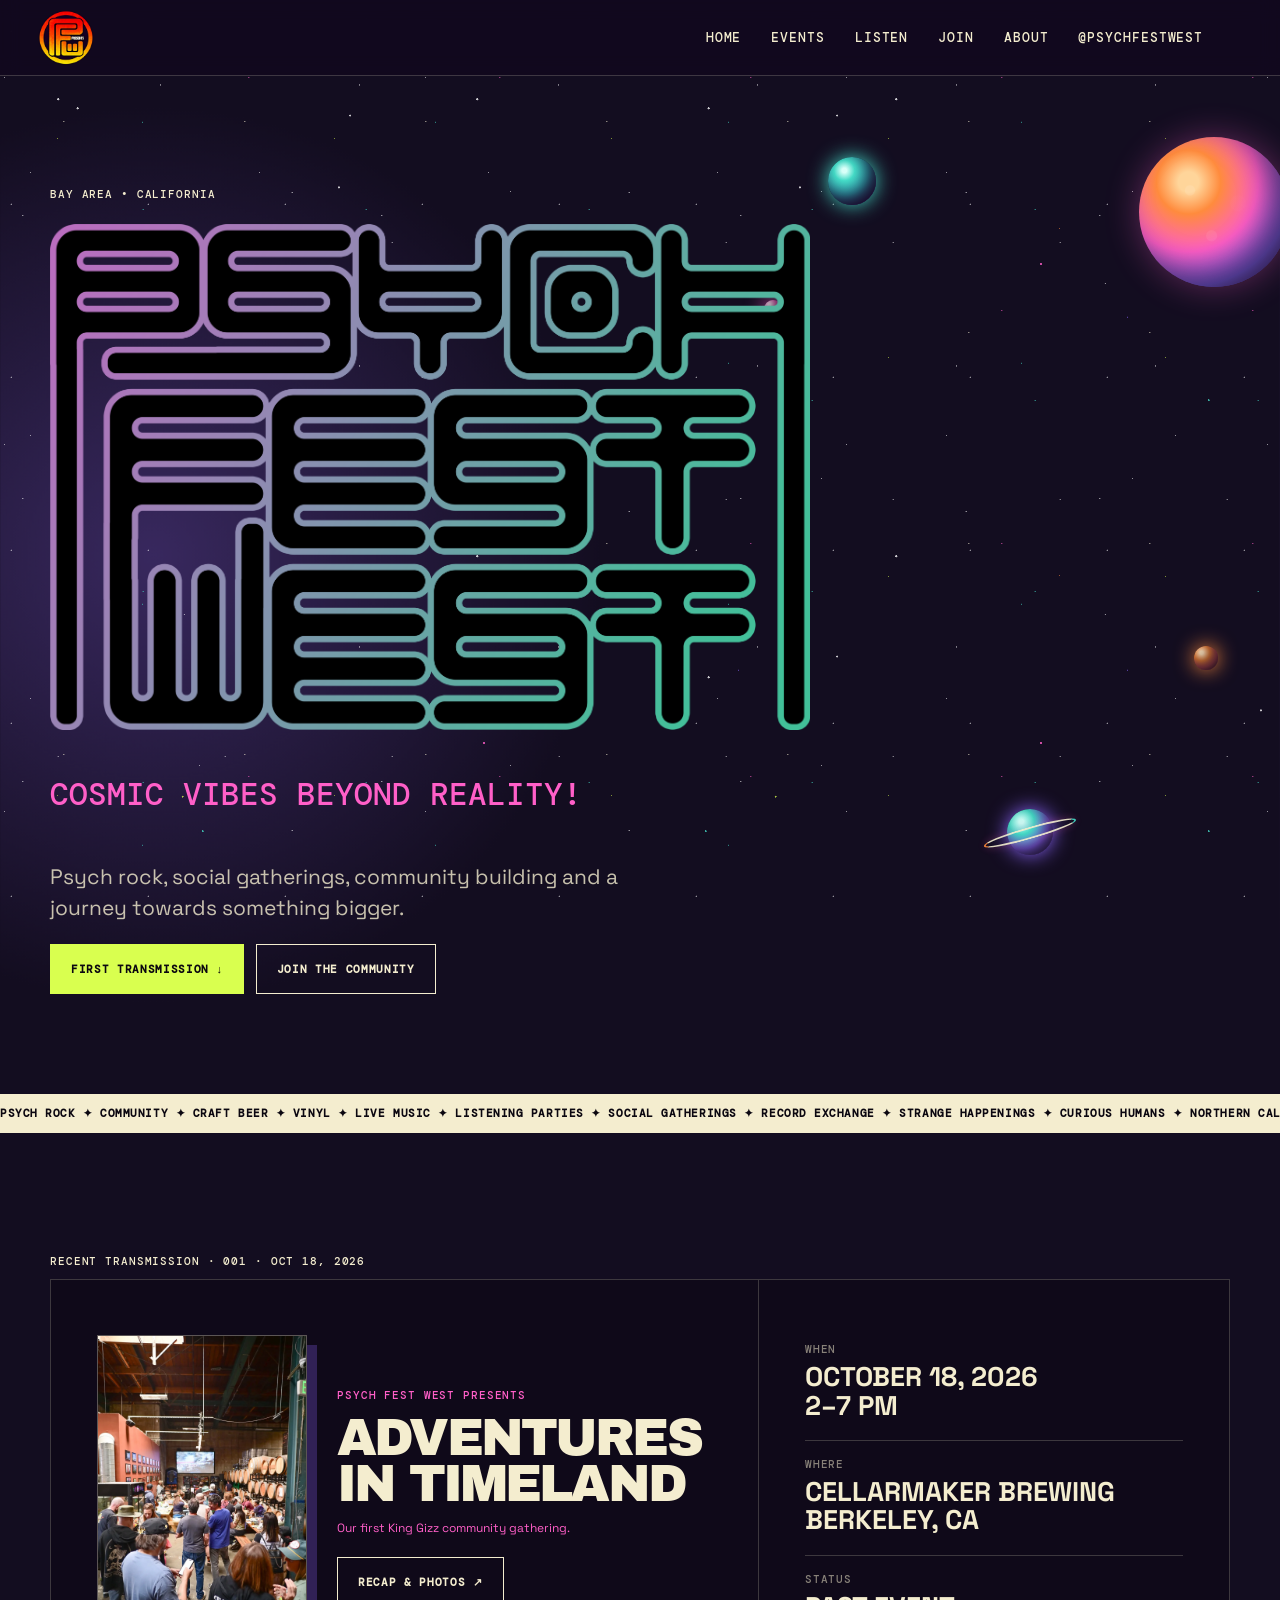
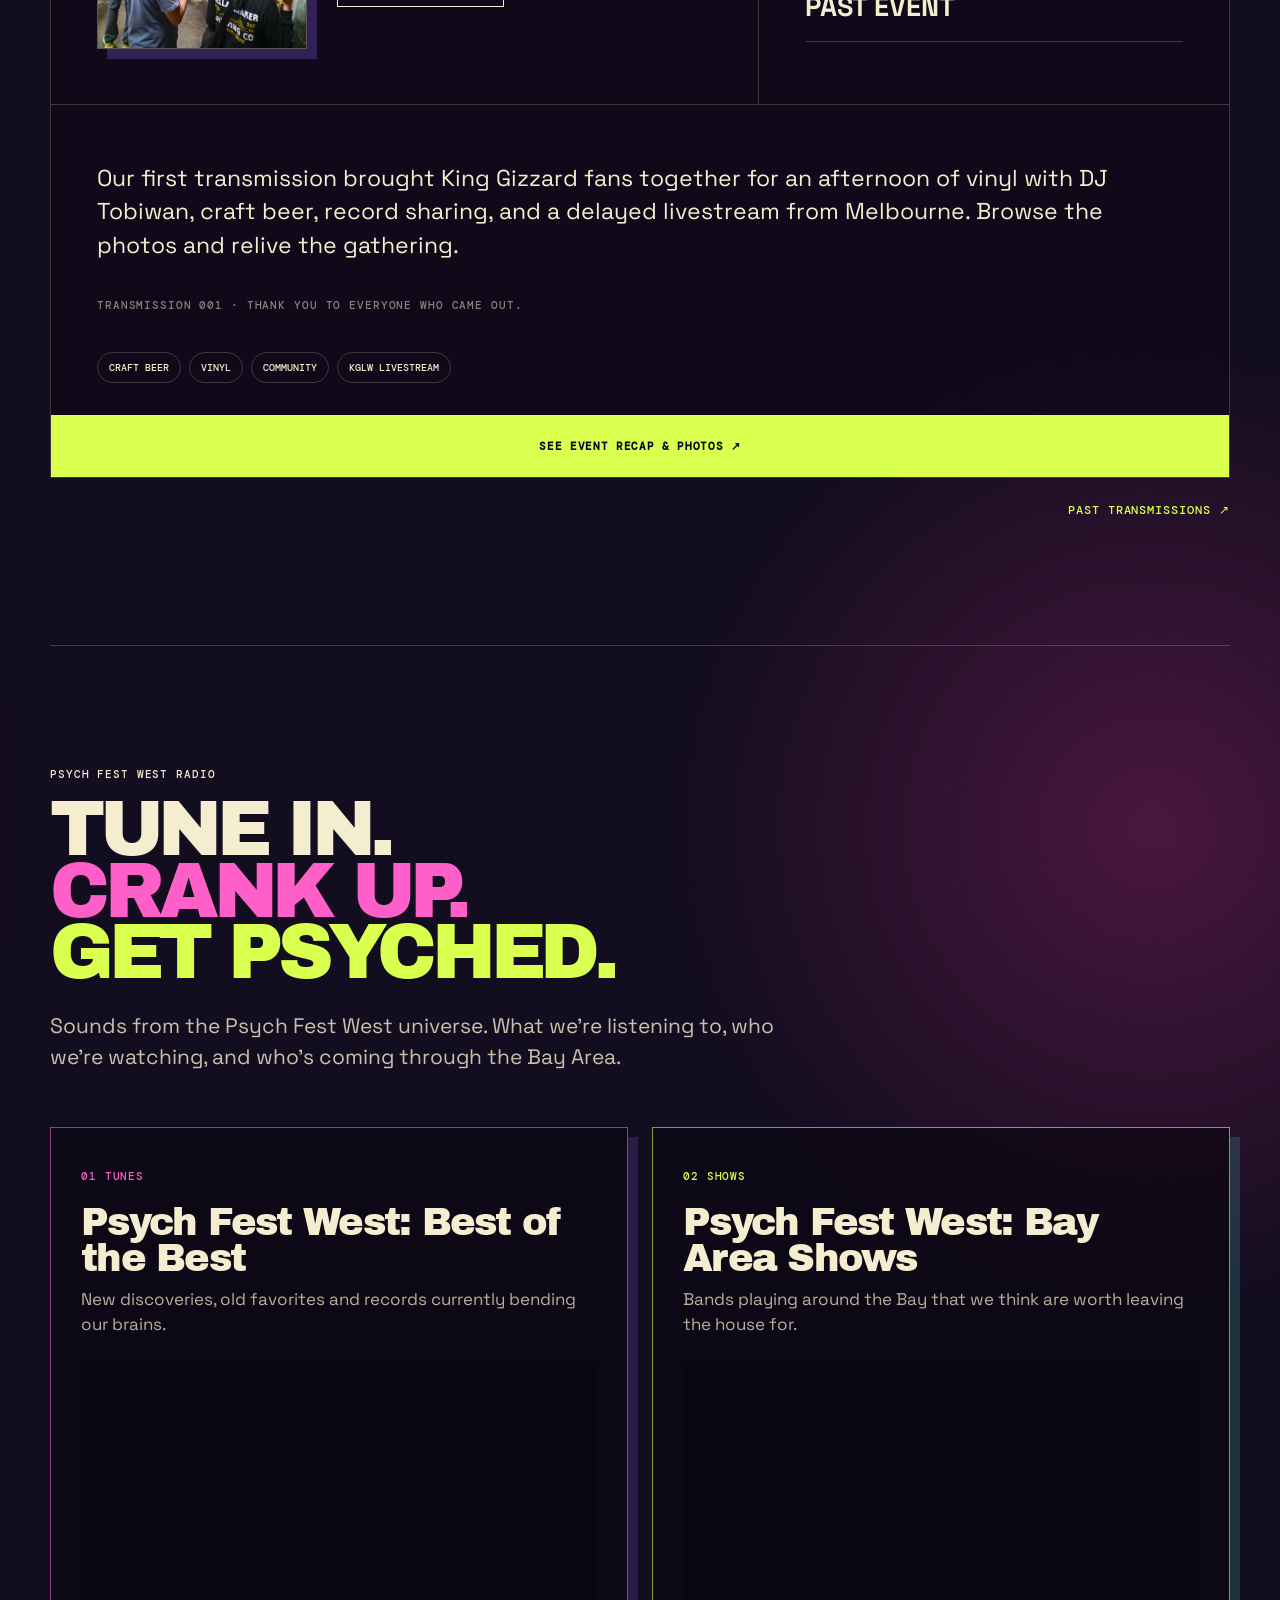
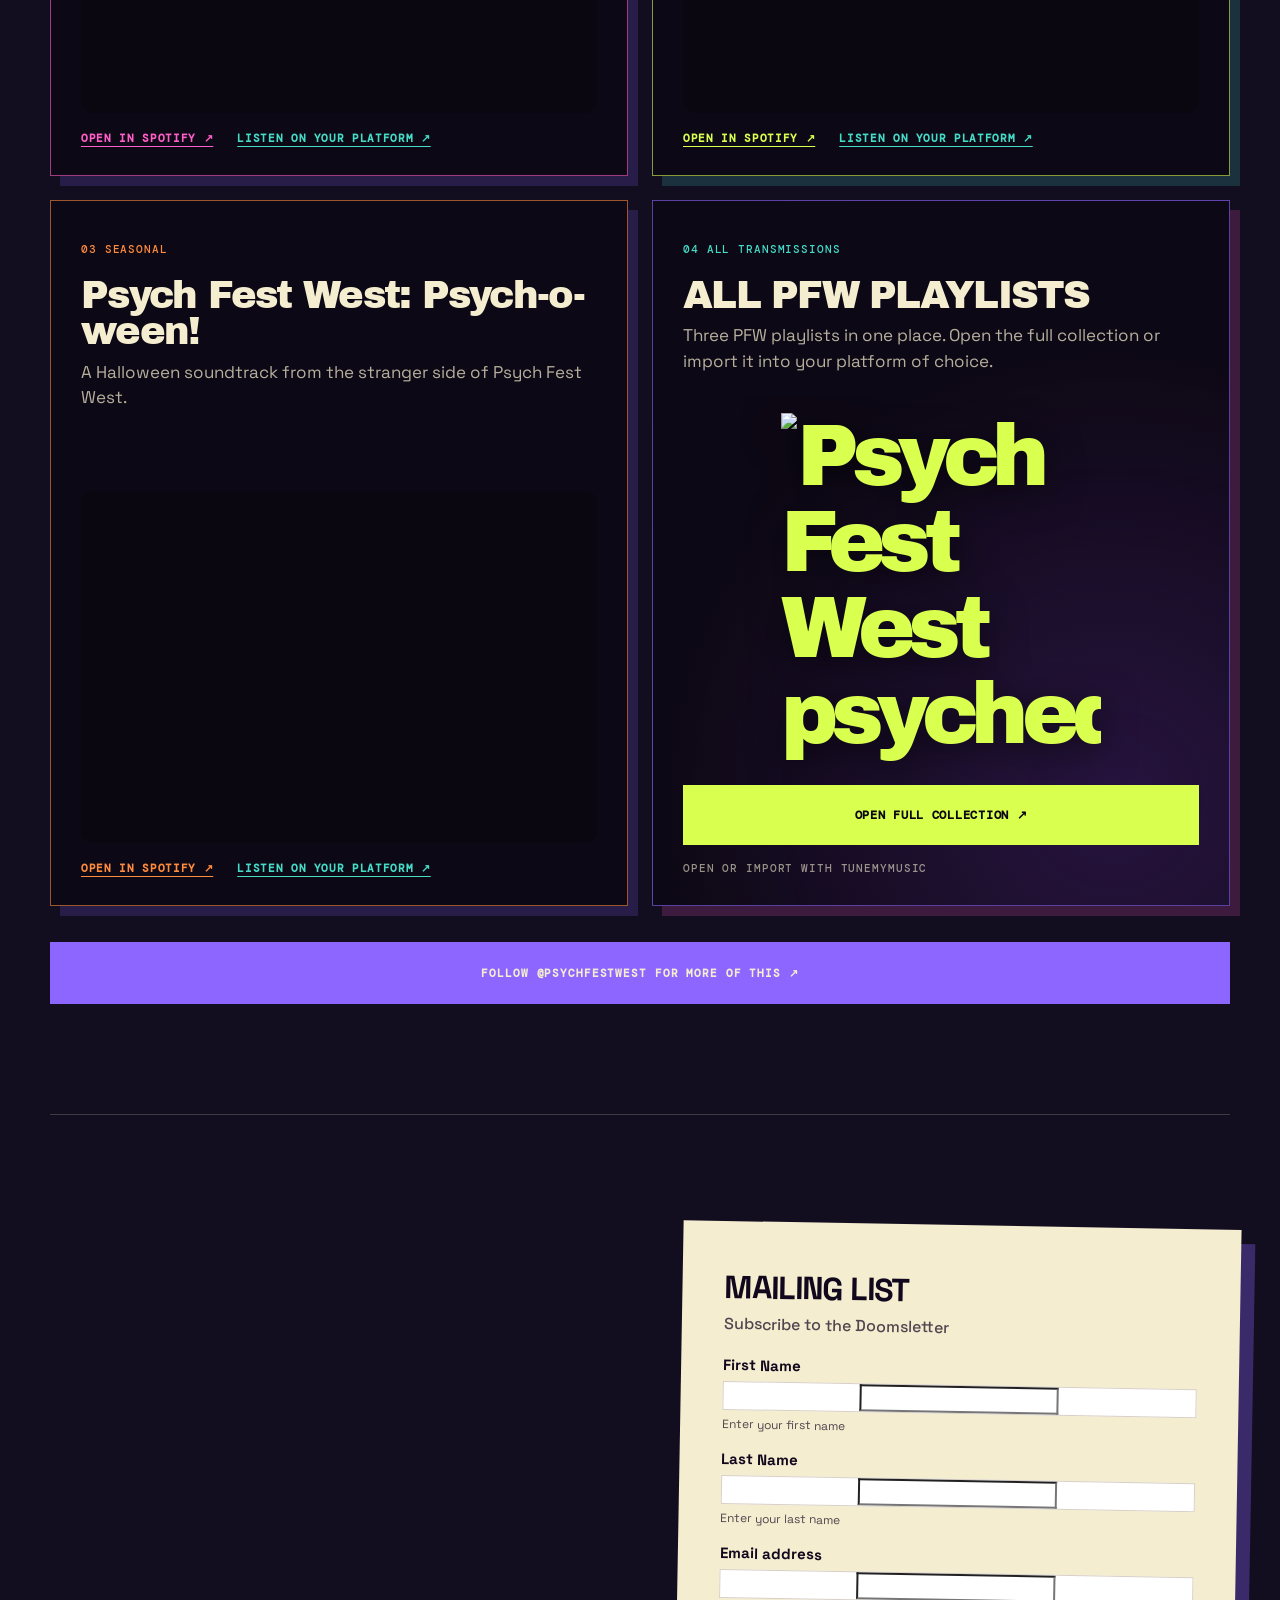
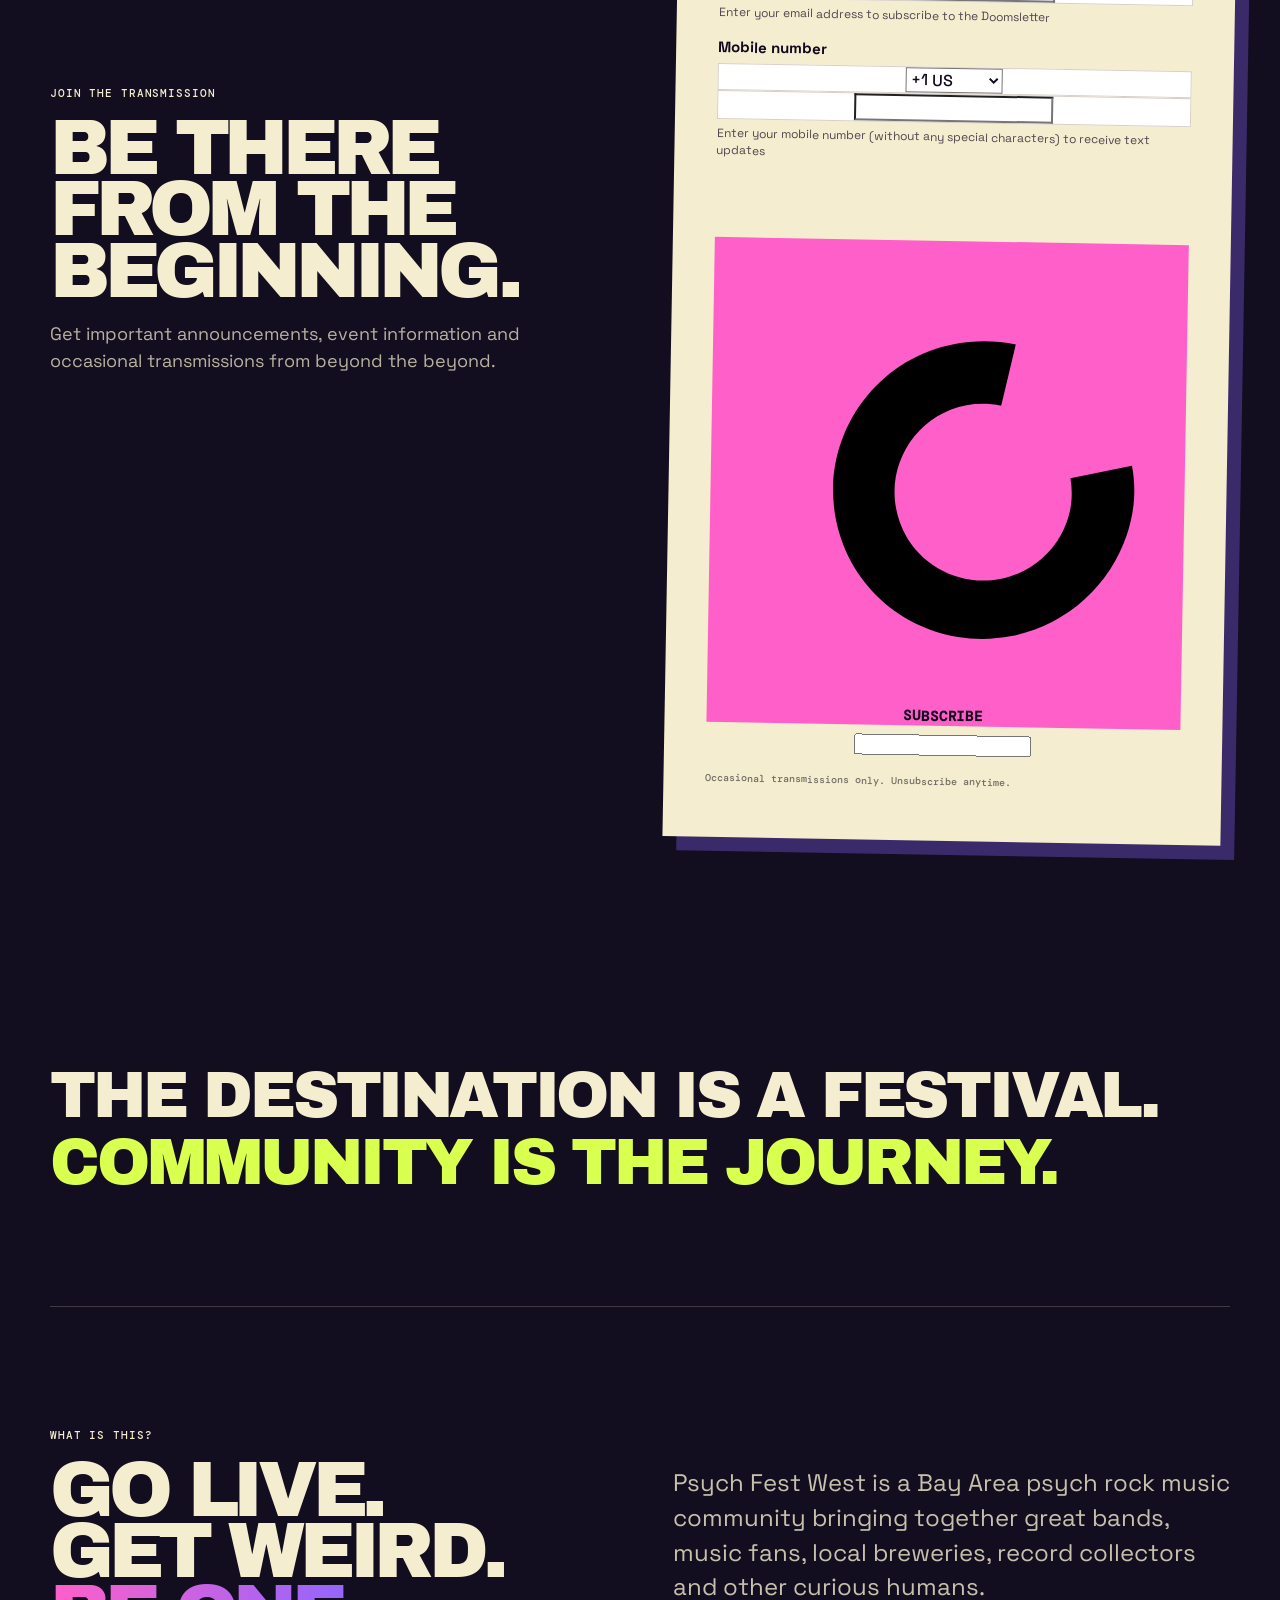
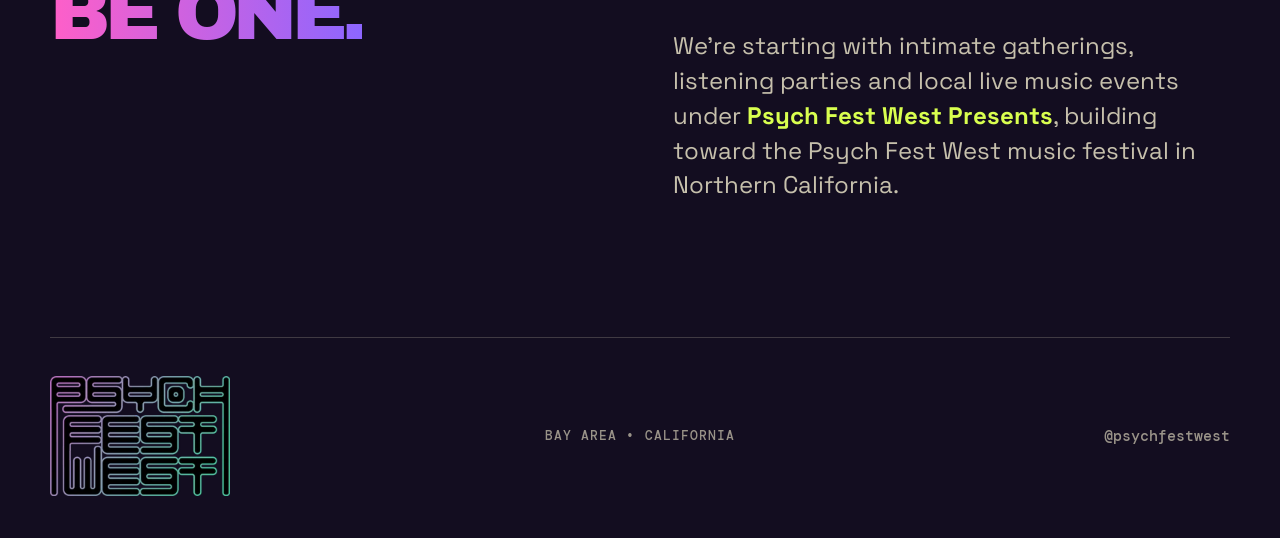
==== index.html @ 5b998756 "Rename three playlist display titles" ====
<!doctype html>
<html lang="en">
<head>
<meta charset="utf-8"><meta name="viewport" content="width=device-width,initial-scale=1">
<title>Psych Fest West | Cosmic Vibes Beyond Reality</title>
<meta name="description" content="Psych Fest West is building a Bay Area psych rock music community through gatherings, live music and otherworldly happenings.">
<link rel="preconnect" href="https://fonts.googleapis.com">
<link rel="preconnect" href="https://fonts.gstatic.com" crossorigin>
<link href="https://fonts.googleapis.com/css2?family=Archivo+Black&family=DM+Mono:wght@400;500&family=Space+Grotesk:wght@400;500;600;700&display=swap" rel="stylesheet">
<link rel="stylesheet" href="style.css">
<link rel="icon" type="image/png" href="images/pfw-brandmark-circle.png?v=1">

<style>
  @font-face {
    font-display: block;
    font-family: Roboto;
    src: url(https://assets.brevo.com/font/Roboto/Latin/normal/normal/7529907e9eaf8ebb5220c5f9850e3811.woff2) format("woff2"), url(https://assets.brevo.com/font/Roboto/Latin/normal/normal/25c678feafdc175a70922a116c9be3e7.woff) format("woff")
  }
  @font-face {
    font-display: fallback;
    font-family: Roboto;
    font-weight: 600;
    src: url(https://assets.brevo.com/font/Roboto/Latin/medium/normal/6e9caeeafb1f3491be3e32744bc30440.woff2) format("woff2"), url(https://assets.brevo.com/font/Roboto/Latin/medium/normal/71501f0d8d5aa95960f6475d5487d4c2.woff) format("woff")
  }
  @font-face {
    font-display: fallback;
    font-family: Roboto;
    font-weight: 700;
    src: url(https://assets.brevo.com/font/Roboto/Latin/bold/normal/3ef7cf158f310cf752d5ad08cd0e7e60.woff2) format("woff2"), url(https://assets.brevo.com/font/Roboto/Latin/bold/normal/ece3a1d82f18b60bcce0211725c476aa.woff) format("woff")
  }
  :where(.sib-form-message-panel) { display: none; }
  :where(.sib-form-message-panel .sib-notification__icon) { width: 20px; height: 20px; }
  #sib-container input:-ms-input-placeholder { font-family: Helvetica, sans-serif; text-align: left; color: #c0ccda; }
  #sib-container input::placeholder { font-family: Helvetica, sans-serif; text-align: left; color: #c0ccda; }
  #sib-container textarea::placeholder { font-family: Helvetica, sans-serif; text-align: left; color: #c0ccda; }
  #sib-container a { text-decoration: underline; color: #2BB2FC; }
</style>
<link rel="stylesheet" href="https://sibforms.com/forms/end-form/build/sib-styles.css">
</head>
<body>
<div class="space-layer stars-near" aria-hidden="true"></div>
<div class="space-layer stars-far" aria-hidden="true"></div>
<header><a class="pfw" href="#top" aria-label="Psych Fest West home"><img src="images/pfw-brandmark-circle.png?v=1" alt=""></a><nav><a href="#top">Home</a><a href="#event">Events</a><a href="#listen">Listen</a><a href="#join">Join</a><a href="#about">About</a><a href="https://instagram.com/psychfestwest" target="_blank">@psychfestwest</a></nav></header>
<main id="top">
<section class="hero">
<div class="planet"></div>
<div class="satellite satellite-a"></div><div class="satellite satellite-b"></div><div class="satellite satellite-c saturn"></div><div class="satellite satellite-d"></div>
<p class="eyebrow">BAY AREA • CALIFORNIA</p>
<h1 class="hero-logo"><img src="images/pfw-hero-logo.png?v=2" alt="Psych Fest West"></h1>
<p class="tagline">COSMIC VIBES BEYOND REALITY!</p>
<p class="intro">Psych rock, social gatherings, community building and a journey towards something bigger.</p>
<div class="actions"><a class="btn primary" href="#event">FIRST TRANSMISSION ↓</a><a class="btn" href="#join">JOIN THE COMMUNITY</a></div>
</section>
<div class="ticker"><span>PSYCH ROCK ✦ COMMUNITY ✦ CRAFT BEER ✦ VINYL ✦ LIVE MUSIC ✦ LISTENING PARTIES ✦ SOCIAL GATHERINGS ✦ RECORD EXCHANGE ✦ STRANGE HAPPENINGS ✦ CURIOUS HUMANS ✦ NORTHERN CALIFORNIA ✦ BAY AREA ✦ COSMIC VOYAGES ✦ MUSIC FESTIVAL ✦ VINYL ROULETTE ✦ SWAG SWAP ✦ DELAYED LIVE STREAMS ✦ WAH WAH ✦ DOOMSLETTER ✦</span></div>
<section id="event">
<p class="eyebrow">RECENT TRANSMISSION · 001 · OCT 18, 2026</p>
<div class="card">
<div class="flyer-feature"><a class="flyer-link" href="events/001-adventures-in-timeland/" aria-label="View Adventures in Timeland recap"><img src="events/001-adventures-in-timeland/photos/07-crowd-at-cellarmaker.webp" onerror="this.onerror=null;this.src='images/adventures-in-timeland-flyer-preview.webp'" alt="Adventures in Timeland community gathering at Cellarmaker Brewing"></a><div class="flyer-info"><p class="eyebrow pink">PSYCH FEST WEST PRESENTS</p><h3>ADVENTURES<br>IN TIMELAND</h3><p class="event-subtitle">Our first King Gizz community gathering.</p><div class="flyer-actions"><a class="btn" href="events/001-adventures-in-timeland/">RECAP &amp; PHOTOS ↗</a></div></div></div>
<div class="details"><p><small>WHEN</small><strong>OCTOBER 18, 2026<br>2–7 PM</strong></p><p><small>WHERE</small><strong>CELLARMAKER BREWING<br>BERKELEY, CA</strong></p><p><small>STATUS</small><strong>PAST EVENT</strong></p></div>
<div class="copy"><p>Our first transmission brought King Gizzard fans together for an afternoon of vinyl with DJ Tobiwan, craft beer, record sharing, and a delayed livestream from Melbourne. Browse the photos and relive the gathering.</p><small>Transmission 001 · Thank you to everyone who came out.</small></div>
<div class="chips"><span>CRAFT BEER</span><span>VINYL</span><span>COMMUNITY</span><span>KGLW LIVESTREAM</span></div><a class="btn primary full" href="events/001-adventures-in-timeland/">SEE EVENT RECAP &amp; PHOTOS ↗</a>
</div><p style="margin-top:20px;text-align:right"><a href="events/" style="font:500 12px 'DM Mono';letter-spacing:.08em;color:#d9ff4f;text-decoration:none">PAST TRANSMISSIONS ↗</a></p></section>
<section id="listen" class="listen-section">
  <div class="listen-intro">
    <p class="eyebrow">PSYCH FEST WEST RADIO</p>
    <h2 class="listen-heading"><span>TUNE IN.</span><span>CRANK UP.</span><span>GET PSYCHED.</span></h2>
    <p class="listen-lead">Sounds from the Psych Fest West universe. What we're listening to, who we're watching, and who's coming through the Bay Area.</p>
  </div>

  <div class="playlist-grid playlist-four-grid">
    <article class="playlist-card recommends">
      <p class="eyebrow pink">01 TUNES</p>
      <h3>Psych Fest West: Best of the Best</h3>
      <p>New discoveries, old favorites and records currently bending our brains.</p>
      <div class="spotify-embed">
        <iframe src="https://open.spotify.com/embed/playlist/5JUgGzjl8Ysv2zGS9pFzxe?utm_source=generator" title="Psych Fest West Recommends Spotify playlist" loading="lazy" allow="autoplay; clipboard-write; encrypted-media; fullscreen; picture-in-picture"></iframe>
      </div>
      <div class="playlist-actions"><a class="playlist-link pink-link" href="https://open.spotify.com/playlist/5JUgGzjl8Ysv2zGS9pFzxe?si=257360b3ffd74805" target="_blank" rel="noopener noreferrer">OPEN IN SPOTIFY ↗</a><a class="playlist-link universal-link" href="https://www.tunemymusic.com/share/W6Sx6gOrJg" target="_blank" rel="noopener noreferrer">LISTEN ON YOUR PLATFORM ↗</a></div>
    </article>

    <article class="playlist-card shows">
      <p class="eyebrow lime">02 SHOWS</p>
      <h3>Psych Fest West: Bay Area Shows</h3>
      <p>Bands playing around the Bay that we think are worth leaving the house for.</p>
      <div class="spotify-embed">
        <iframe src="https://open.spotify.com/embed/playlist/0yozma19meqlBcslBq3ujX?utm_source=generator" title="Psych Fest West Shows Bay Area Spotify playlist" loading="lazy" allow="autoplay; clipboard-write; encrypted-media; fullscreen; picture-in-picture"></iframe>
      </div>
      <div class="playlist-actions"><a class="playlist-link lime-link" href="https://open.spotify.com/playlist/0yozma19meqlBcslBq3ujX?si=d1867e28f3274eda" target="_blank" rel="noopener noreferrer">OPEN IN SPOTIFY ↗</a><a class="playlist-link universal-link" href="https://www.tunemymusic.com/share/KdclQhajnY" target="_blank" rel="noopener noreferrer">LISTEN ON YOUR PLATFORM ↗</a></div>
    </article>

    <article class="playlist-card halloween">
      <p class="eyebrow spooky">03 SEASONAL</p>
      <h3>Psych Fest West: Psych-o-ween!</h3>
      <p>A Halloween soundtrack from the stranger side of Psych Fest West.</p>
      <div class="spotify-embed">
        <iframe src="https://open.spotify.com/embed/playlist/6AFWuvqppoFKTveqXZCKiC?utm_source=generator" title="Psych Fest West Halloween Spooktacular Spotify playlist" loading="lazy" allow="autoplay; clipboard-write; encrypted-media; fullscreen; picture-in-picture"></iframe>
      </div>
      <div class="playlist-actions"><a class="playlist-link spooky-link" href="https://open.spotify.com/playlist/6AFWuvqppoFKTveqXZCKiC?si=0e197ae8d68843f0" target="_blank" rel="noopener noreferrer">OPEN IN SPOTIFY ↗</a><a class="playlist-link universal-link" href="https://www.tunemymusic.com/share/e5umHFnB79" target="_blank" rel="noopener noreferrer">LISTEN ON YOUR PLATFORM ↗</a></div>
    </article>

    <article class="playlist-card playlist-collection">
      <p class="eyebrow collection-label">04 ALL TRANSMISSIONS</p>
      <h3>ALL PFW PLAYLISTS</h3>
      <p>Three PFW playlists in one place. Open the full collection or import it into your platform of choice.</p>
      <div class="playlist-collection-art"><img src="images/pfw-logo-color.png" alt="Psych Fest West psychedelic artwork" loading="lazy"></div>
      <a class="btn primary full collection-cta" href="https://www.tunemymusic.com/share/OsJhCO4FXD" target="_blank" rel="noopener noreferrer">OPEN FULL COLLECTION ↗</a>
      <small class="collection-note">Open or import with TuneMyMusic</small>
    </article>
  </div>

  <div class="listen-social">
    <a href="https://instagram.com/psychfestwest" target="_blank" rel="noopener noreferrer">FOLLOW&nbsp;<span>@PSYCHFESTWEST</span>&nbsp;FOR MORE OF THIS ↗</a>
  </div>
</section>
<section id="join" class="two join">
<div><p class="eyebrow">JOIN THE TRANSMISSION</p><h2>BE THERE<br>FROM THE<br>BEGINNING.</h2><p>Get important announcements, event information and occasional transmissions from beyond the beyond.</p></div>
<div class="signup live-signup">
  <div class="brevo-embed">
    <div class="sib-form" style="text-align: center; background-color: #EFF2F7;">
      <div id="sib-form-container" class="sib-form-container">
        <div id="error-message" class="sib-form-message-panel" style="font-size:16px; text-align:left; font-family:Helvetica, sans-serif; color:#661d1d; background-color:#ffeded; border-radius:3px; border-color:#ff4949;max-width:540px;">
          <div class="sib-form-message-panel__text sib-form-message-panel__text--center">
            <svg viewBox="0 0 512 512" class="sib-icon sib-notification__icon"><path d="M256 40c118.6 0 216 96.7 216 216S375.3 472 256 472 40 375.3 40 256 137.4 40 256 40zm0 392c97.3 0 176-78.7 176-176S353.3 80 256 80 80 158.7 80 256s78.7 176 176 176zm-20-256h40v112h-40V176zm0 144h40v40h-40v-40z"/></svg>
            <span class="sib-form-message-panel__inner-text">Your subscription could not be saved. Please try again.</span>
          </div>
        </div>
        <div id="success-message" class="sib-form-message-panel" style="font-size:16px; text-align:left; font-family:Helvetica, sans-serif; color:#085229; background-color:#e7faf0; border-radius:3px; border-color:#13ce66;max-width:540px;">
          <div class="sib-form-message-panel__text sib-form-message-panel__text--center">
            <svg viewBox="0 0 512 512" class="sib-icon sib-notification__icon"><path d="M256 40c118.6 0 216 96.7 216 216S375.3 472 256 472 40 375.3 40 256 137.4 40 256 40zm0 392c97.3 0 176-78.7 176-176S353.3 80 256 80 80 158.7 80 256s78.7 176 176 176zm88.2-198.7L240 337.5l-72.2-72.2 28.3-28.3 43.9 43.9 75.9-75.9 28.3 28.3z"/></svg>
            <span class="sib-form-message-panel__inner-text">We're psyched! Your subscription has been successful.</span>
          </div>
        </div>
        <div id="sib-container" class="sib-container--large sib-container--vertical" style="text-align:center; background-color:rgba(255,255,255,1); max-width:540px; border-radius:3px; border-width:1px; border-color:#C0CCD9; border-style:solid; direction:ltr">
          <form id="sib-form" method="POST" action="https://bec2852a.sibforms.com/serve/[base64]" data-type="subscription">
            <div class="pfw-mailing-heading-row" style="padding: 8px 0;"><div class="sib-form-block pfw-mailing-heading" style="text-align:left; background-color:transparent;"><p>MAILING LIST</p></div></div>
            <div class="pfw-mailing-subtitle-row" style="padding: 0 0 12px;"><div class="sib-form-block pfw-mailing-subtitle" style="text-align:left; background-color:transparent;"><p>Subscribe to the Doomsletter</p></div></div>
            <div style="padding: 8px 0;"><div class="sib-input sib-form-block"><div class="form__entry entry_block"><div class="form__label-row"><label class="entry__label" style="font-weight:700; text-align:left; font-size:16px; text-align:left; color:#3c4858;" for="FIRSTNAME">First Name</label><div class="entry__field"><input class="input " maxlength="200" type="text" id="FIRSTNAME" name="FIRSTNAME" autocomplete="off" data-required="true" required /></div></div><label class="entry__error entry__error--primary" style="font-size:16px; text-align:left; font-family:Helvetica, sans-serif; color:#661d1d; background-color:#ffeded; border-radius:3px; border-color:#ff4949;"></label><label class="entry__specification" style="font-size:12px; text-align:left; font-family:Helvetica, sans-serif; color:#8390A4; text-align:left">Enter your first name</label></div></div></div>
            <div style="padding: 8px 0;"><div class="sib-input sib-form-block"><div class="form__entry entry_block"><div class="form__label-row"><label class="entry__label" style="font-weight:700; text-align:left; font-size:16px; text-align:left; color:#3c4858;" for="LASTNAME">Last Name</label><div class="entry__field"><input class="input " maxlength="200" type="text" id="LASTNAME" name="LASTNAME" autocomplete="off" data-required="true" required /></div></div><label class="entry__error entry__error--primary" style="font-size:16px; text-align:left; font-family:Helvetica, sans-serif; color:#661d1d; background-color:#ffeded; border-radius:3px; border-color:#ff4949;"></label><label class="entry__specification" style="font-size:12px; text-align:left; font-family:Helvetica, sans-serif; color:#8390A4; text-align:left">Enter your last name</label></div></div></div>
            <div style="padding: 8px 0;"><div class="sib-input sib-form-block"><div class="form__entry entry_block"><div class="form__label-row"><label class="entry__label" style="font-weight:700; text-align:left; font-size:16px; text-align:left; color:#3c4858;" for="EMAIL">Email address</label><div class="entry__field"><input class="input " type="text" id="EMAIL" name="EMAIL" autocomplete="off" data-required="true" required /></div></div><label class="entry__error entry__error--primary" style="font-size:16px; text-align:left; font-family:Helvetica, sans-serif; color:#661d1d; background-color:#ffeded; border-radius:3px; border-color:#ff4949;"></label><label class="entry__specification" style="font-size:12px; text-align:left; font-family:Helvetica, sans-serif; color:#8390A4; text-align:left">Enter your email address to subscribe to the Doomsletter</label></div></div></div>
            <div style="padding: 8px 0;"><div class="sib-sms-field sib-form-block"><div class="form__entry entry_block"><div class="form__label-row"><label class="entry__label" style="font-weight:700; text-align:left; font-size:16px; text-align:left; color:#3c4858;" for="SMS">Mobile number</label><div class="sib-sms-input-wrapper"><div class="sib-sms-input" data-placeholder="" data-required="" data-country-code="US" data-value=""><div class="entry__field"><select class="input" name="SMS__COUNTRY_CODE"><option value="+1" selected>+1 US</option><option value="+93">+93 AF</option><option value="+355">+355 AL</option><option value="+213">+213 DZ</option><option value="+1684">+1684 AS</option><option value="+376">+376 AD</option><option value="+244">+244 AO</option><option value="+1264">+1264 AI</option><option value="+672">+672 AQ</option><option value="+1268">+1268 AG</option><option value="+54">+54 AR</option><option value="+374">+374 AM</option><option value="+297">+297 AW</option><option value="+61">+61 AU</option><option value="+43">+43 AT</option><option value="+994">+994 AZ</option><option value="+1242">+1242 BS</option><option value="+973">+973 BH</option><option value="+880">+880 BD</option><option value="+1246">+1246 BB</option><option value="+375">+375 BY</option><option value="+32">+32 BE</option><option value="+501">+501 BZ</option><option value="+229">+229 BJ</option><option value="+1441">+1441 BM</option><option value="+975">+975 BT</option><option value="+591">+591 BO</option><option value="+387">+387 BA</option><option value="+267">+267 BW</option><option value="+55">+55 BR</option><option value="+246">+246 IO</option><option value="+673">+673 BN</option><option value="+359">+359 BG</option><option value="+226">+226 BF</option><option value="+257">+257 BI</option><option value="+238">+238 CV</option><option value="+855">+855 KH</option><option value="+237">+237 CM</option><option value="+1">+1 CA</option><option value="+1345">+1345 KY</option><option value="+236">+236 CF</option><option value="+235">+235 TD</option><option value="+56">+56 CL</option><option value="+86">+86 CN</option><option value="+61">+61 CX</option><option value="+61">+61 CC</option><option value="+57">+57 CO</option><option value="+269">+269 KM</option><option value="+242">+242 CG</option><option value="+243">+243 CD</option><option value="+682">+682 CK</option><option value="+506">+506 CR</option><option value="+225">+225 CI</option><option value="+385">+385 HR</option><option value="+53">+53 CU</option><option value="+599">+599 CW</option><option value="+357">+357 CY</option><option value="+420">+420 CZ</option><option value="+45">+45 DK</option><option value="+253">+253 DJ</option><option value="+1767">+1767 DM</option><option value="+1809">+1809 DO</option><option value="+1829">+1829 DO</option><option value="+1849">+1849 DO</option><option value="+593">+593 EC</option><option value="+20">+20 EG</option><option value="+503">+503 SV</option><option value="+240">+240 GQ</option><option value="+291">+291 ER</option><option value="+372">+372 EE</option><option value="+268">+268 SZ</option><option value="+251">+251 ET</option><option value="+500">+500 FK</option><option value="+298">+298 FO</option><option value="+679">+679 FJ</option><option value="+358">+358 FI</option><option value="+33">+33 FR</option><option value="+594">+594 GF</option><option value="+689">+689 PF</option><option value="+241">+241 GA</option><option value="+220">+220 GM</option><option value="+995">+995 GE</option><option value="+49">+49 DE</option><option value="+233">+233 GH</option><option value="+350">+350 GI</option><option value="+30">+30 GR</option><option value="+299">+299 GL</option><option value="+1473">+1473 GD</option><option value="+590">+590 GP</option><option value="+1671">+1671 GU</option><option value="+502">+502 GT</option><option value="+44">+44 GG</option><option value="+224">+224 GN</option><option value="+245">+245 GW</option><option value="+592">+592 GY</option><option value="+509">+509 HT</option><option value="+504">+504 HN</option><option value="+852">+852 HK</option><option value="+36">+36 HU</option><option value="+354">+354 IS</option><option value="+91">+91 IN</option><option value="+62">+62 ID</option><option value="+98">+98 IR</option><option value="+964">+964 IQ</option><option value="+353">+353 IE</option><option value="+44">+44 IM</option><option value="+972">+972 IL</option><option value="+39">+39 IT</option><option value="+1876">+1876 JM</option><option value="+81">+81 JP</option><option value="+44">+44 JE</option><option value="+962">+962 JO</option><option value="+7">+7 KZ</option><option value="+254">+254 KE</option><option value="+686">+686 KI</option><option value="+850">+850 KP</option><option value="+82">+82 KR</option><option value="+965">+965 KW</option><option value="+996">+996 KG</option><option value="+856">+856 LA</option><option value="+371">+371 LV</option><option value="+961">+961 LB</option><option value="+266">+266 LS</option><option value="+231">+231 LR</option><option value="+218">+218 LY</option><option value="+423">+423 LI</option><option value="+370">+370 LT</option><option value="+352">+352 LU</option><option value="+853">+853 MO</option><option value="+389">+389 MK</option><option value="+261">+261 MG</option><option value="+265">+265 MW</option><option value="+60">+60 MY</option><option value="+960">+960 MV</option><option value="+223">+223 ML</option><option value="+356">+356 MT</option><option value="+692">+692 MH</option><option value="+596">+596 MQ</option><option value="+222">+222 MR</option><option value="+230">+230 MU</option><option value="+262">+262 YT</option><option value="+52">+52 MX</option><option value="+691">+691 FM</option><option value="+373">+373 MD</option><option value="+377">+377 MC</option><option value="+976">+976 MN</option><option value="+382">+382 ME</option><option value="+1664">+1664 MS</option><option value="+212">+212 MA</option><option value="+258">+258 MZ</option><option value="+95">+95 MM</option><option value="+264">+264 NA</option><option value="+674">+674 NR</option><option value="+977">+977 NP</option><option value="+31">+31 NL</option><option value="+687">+687 NC</option><option value="+64">+64 NZ</option><option value="+505">+505 NI</option><option value="+227">+227 NE</option><option value="+234">+234 NG</option><option value="+683">+683 NU</option><option value="+672">+672 NF</option><option value="+1670">+1670 MP</option><option value="+47">+47 NO</option><option value="+968">+968 OM</option><option value="+92">+92 PK</option><option value="+680">+680 PW</option><option value="+970">+970 PS</option><option value="+507">+507 PA</option><option value="+675">+675 PG</option><option value="+595">+595 PY</option><option value="+51">+51 PE</option><option value="+63">+63 PH</option><option value="+48">+48 PL</option><option value="+351">+351 PT</option><option value="+1787">+1787 PR</option><option value="+1939">+1939 PR</option><option value="+974">+974 QA</option><option value="+262">+262 RE</option><option value="+40">+40 RO</option><option value="+7">+7 RU</option><option value="+250">+250 RW</option><option value="+590">+590 BL</option><option value="+290">+290 SH</option><option value="+1869">+1869 KN</option><option value="+1758">+1758 LC</option><option value="+590">+590 MF</option><option value="+508">+508 PM</option><option value="+1784">+1784 VC</option><option value="+685">+685 WS</option><option value="+378">+378 SM</option><option value="+239">+239 ST</option><option value="+966">+966 SA</option><option value="+221">+221 SN</option><option value="+381">+381 RS</option><option value="+248">+248 SC</option><option value="+232">+232 SL</option><option value="+65">+65 SG</option><option value="+1721">+1721 SX</option><option value="+421">+421 SK</option><option value="+386">+386 SI</option><option value="+677">+677 SB</option><option value="+252">+252 SO</option><option value="+27">+27 ZA</option><option value="+211">+211 SS</option><option value="+34">+34 ES</option><option value="+94">+94 LK</option><option value="+249">+249 SD</option><option value="+597">+597 SR</option><option value="+47">+47 SJ</option><option value="+46">+46 SE</option><option value="+41">+41 CH</option><option value="+963">+963 SY</option><option value="+886">+886 TW</option><option value="+992">+992 TJ</option><option value="+255">+255 TZ</option><option value="+66">+66 TH</option><option value="+670">+670 TL</option><option value="+228">+228 TG</option><option value="+690">+690 TK</option><option value="+676">+676 TO</option><option value="+1868">+1868 TT</option><option value="+216">+216 TN</option><option value="+90">+90 TR</option><option value="+993">+993 TM</option><option value="+1649">+1649 TC</option><option value="+688">+688 TV</option><option value="+256">+256 UG</option><option value="+380">+380 UA</option><option value="+971">+971 AE</option><option value="+44">+44 GB</option><option value="+598">+598 UY</option><option value="+998">+998 UZ</option><option value="+678">+678 VU</option><option value="+39">+39 VA</option><option value="+58">+58 VE</option><option value="+84">+84 VN</option><option value="+1284">+1284 VG</option><option value="+1340">+1340 VI</option><option value="+681">+681 WF</option><option value="+967">+967 YE</option><option value="+260">+260 ZM</option><option value="+263">+263 ZW</option></select></div><div class="entry__field"><input type="tel" class="input" id="SMS" name="SMS" autocomplete="off" /></div></div></div><label class="entry__error entry__error--primary" style="font-size:16px; text-align:left; font-family:Helvetica, sans-serif; color:#661d1d; background-color:#ffeded; border-radius:3px; border-color:#ff4949;"></label><label class="entry__specification" style="font-size:12px; text-align:left; font-family:Helvetica, sans-serif; color:#8390A4; text-align:left">Enter your mobile number (without any special characters) to receive text updates</label></div></div></div>
            <div class="recaptcha-badge-slot"><div class="g-recaptcha-v3" data-sitekey="6LcMPq0tAAAAAIVNwkASyslaIljX_u_aDSQ9hKMR" style="display: none"></div></div>
            <div style="padding: 8px 0;"><div class="sib-form-block" style="text-align:left"><button class="sib-form-block__button sib-form-block__button-with-loader" style="font-size:16px; text-align:left; font-weight:700; font-family:Helvetica, sans-serif; color:#FFFFFF; background-color:#3E4857; border-radius:3px; border-width:0px;" form="sib-form" type="submit"><svg class="icon clickable__icon progress-indicator__icon sib-hide-loader-icon" viewBox="0 0 512 512"><path d="M460.2 305.8c-13.8 65-65.2 116.4-130.2 130.2-88.8 18.8-176.6-35.6-196.6-124.4-20.4-90.4 37.8-180.2 128.2-198.6 22.8-4.6 45.4-4.6 67.6-.6l-15 68.2c-12.8-2.2-25.6-2.4-38.6.2-52.8 10.8-87 63.2-76 116 11 54 64.4 87.8 118.2 75.8 36.8-8.2 66-37.4 74.2-74.2 2.8-13 2.8-25.8.4-38.6l68-15c4.2 20.2 4.2 40.6-.2 61z"/></svg>SUBSCRIBE</button></div></div>
            <input type="text" name="email_address_check" value="" class="input--hidden"><input type="hidden" name="locale" value="en">
          </form>
        </div>
      </div>
    </div>
    <script>
      window.REQUIRED_CODE_ERROR_MESSAGE = 'Please choose a country code';
      window.LOCALE = 'en';
      window.EMAIL_INVALID_MESSAGE = window.SMS_INVALID_MESSAGE = "The information provided is invalid. Please review the field format and try again.";
      window.REQUIRED_ERROR_MESSAGE = "This field cannot be left blank. ";
      window.GENERIC_INVALID_MESSAGE = "The information provided is invalid. Please review the field format and try again.";
      window.INVALID_NUMBER = "The information provided is invalid. Please review the field format and try again.";
      window.INVALID_DATE = "Please enter a valid date";
      window.REQUIRED_MULTISELECT_MESSAGE = 'Please select at least 1 option';
      window.translation = { common: { selectedList: '{quantity} list selected', selectedLists: '{quantity} lists selected', selectedOption: '{quantity} selected', selectedOptions: '{quantity} selected' } };
      var AUTOHIDE = Boolean(0);
    </script>
    <script defer src="https://sibforms.com/forms/end-form/build/main.js"></script>
    <script src="https://www.google.com/recaptcha/api.js?render=6LcMPq0tAAAAAIVNwkASyslaIljX_u_aDSQ9hKMR&hl=en" async defer></script>
  </div>
  <p class="note">Occasional transmissions only. Unsubscribe anytime.</p>
</div>
</section>

<section class="manifesto">
  <p>THE DESTINATION IS A FESTIVAL.</p>
  <p>COMMUNITY IS THE JOURNEY.</p>
</section>
<section id="about" class="two"><div><p class="eyebrow">WHAT IS THIS?</p><h2>GO LIVE.<br>GET WEIRD.<br><span class="be-one">BE ONE.</span></h2></div><div class="bodycopy"><p>Psych Fest West is a Bay Area psych rock music community bringing together great bands, music fans, local breweries, record collectors and other curious humans.</p><p>We’re starting with intimate gatherings, listening parties and local live music events under <strong>Psych Fest West Presents</strong>, building toward the Psych Fest West music festival in Northern California.</p></div></section>
</main>
<footer><a class="footer-logo" href="#top" aria-label="Psych Fest West home"><img src="images/pfw-footer-logo.webp?v=1" alt="Psych Fest West"></a><span class="footer-location">BAY AREA • CALIFORNIA</span><a class="instagram-link" href="https://instagram.com/psychfestwest" target="_blank" rel="noopener noreferrer">@psychfestwest</a></footer>
<script src="script.js"></script>
</body></html>
---- style.css ----
*{box-sizing:border-box}
html{scroll-behavior:smooth}
body{margin:0;background:#130d20;color:#f4edcf;font-family:'Space Grotesk',sans-serif;background-image:radial-gradient(circle at 12% 8%,#38285e 0,transparent 28rem),radial-gradient(circle at 90% 35%,#4a173d 0,transparent 30rem);position:relative;overflow-x:hidden}
a{color:inherit}
.space-layer{position:fixed;inset:0;pointer-events:none;z-index:-1}
.stars-far{opacity:.55;background-image:radial-gradient(circle at 3% 7%,#fff 0 .55px,transparent .8px),radial-gradient(circle at 11% 24%,#f4edcf 0 .45px,transparent .75px),radial-gradient(circle at 18% 4%,#44dbc7 0 .5px,transparent .8px),radial-gradient(circle at 24% 41%,#fff 0 .4px,transparent .7px),radial-gradient(circle at 31% 13%,#ff5fc8 0 .55px,transparent .85px),radial-gradient(circle at 39% 58%,#fff 0 .45px,transparent .75px),radial-gradient(circle at 46% 19%,#d9ff4f 0 .4px,transparent .7px),radial-gradient(circle at 51% 73%,#fff 0 .55px,transparent .85px),radial-gradient(circle at 57% 9%,#fff 0 .4px,transparent .7px),radial-gradient(circle at 63% 37%,#44dbc7 0 .45px,transparent .75px),radial-gradient(circle at 68% 66%,#fff 0 .5px,transparent .8px),radial-gradient(circle at 74% 16%,#ff8b3d 0 .45px,transparent .75px),radial-gradient(circle at 81% 49%,#fff 0 .55px,transparent .85px),radial-gradient(circle at 88% 11%,#fff 0 .4px,transparent .7px),radial-gradient(circle at 93% 72%,#8d66ff 0 .5px,transparent .8px),radial-gradient(circle at 97% 31%,#fff 0 .45px,transparent .75px);background-size:137px 173px,181px 211px,223px 191px,167px 257px,251px 233px,199px 281px,277px 219px,311px 287px,229px 263px,293px 241px,337px 319px,271px 347px,359px 283px,307px 331px,389px 353px,421px 367px;background-position:7px 19px,44px 71px,103px 11px,18px 137px,171px 47px,83px 203px,207px 97px,41px 269px,129px 149px,251px 33px,63px 301px,317px 173px,91px 77px,221px 247px,377px 63px,17px 331px}
.stars-near{opacity:.78;background-image:radial-gradient(circle at 7% 18%,#fff 0 .9px,transparent 1.35px),radial-gradient(circle at 23% 62%,#44dbc7 0 .75px,transparent 1.2px),radial-gradient(circle at 36% 28%,#fff 0 .85px,transparent 1.25px),radial-gradient(circle at 49% 14%,#ff5fc8 0 .9px,transparent 1.35px),radial-gradient(circle at 61% 72%,#fff 0 .8px,transparent 1.2px),radial-gradient(circle at 77% 33%,#d9ff4f 0 .75px,transparent 1.15px),radial-gradient(circle at 89% 57%,#fff 0 .9px,transparent 1.3px);background-size:419px 457px,503px 431px,461px 523px,557px 479px,487px 541px,593px 517px,631px 569px;background-position:29px 17px,87px 133px,173px 41px,211px 197px,53px 267px,319px 109px,147px 353px}
header{height:76px;margin:auto;display:flex;align-items:center;justify-content:space-between;border-bottom:1px solid #f4edcf33;position:sticky;top:0;z-index:1000;width:100vw;max-width:none;margin-left:calc(50% - 50vw);margin-right:calc(50% - 50vw);padding-left:clamp(20px,3vw,48px);padding-right:clamp(20px,3vw,48px);box-sizing:border-box;background:rgba(18,8,30,.88);backdrop-filter:blur(10px);-webkit-backdrop-filter:blur(10px)}
.pfw{width:56px;height:56px;display:flex;align-items:center;justify-content:center;text-decoration:none;flex:0 0 auto}.pfw img{display:block;width:56px;height:56px;object-fit:contain}nav{display:flex;gap:22px}nav a,.eyebrow,.mono,small{font:500 11px 'DM Mono';letter-spacing:.08em;text-transform:uppercase;text-decoration:none}
.hero{min-height:720px;width:min(calc(100% - 34px),1180px);margin:auto;padding:100px 0;position:relative;display:flex;flex-direction:column;justify-content:center}.hero-logo{margin:12px 0 18px;position:relative;z-index:2;width:min(82vw,760px)}.hero-logo img{display:block;width:100%;height:auto}
.planet{position:absolute;right:-5%;top:6%;width:150px;height:150px;border-radius:50%;z-index:0;background:radial-gradient(circle at 33% 30%,#ffd59a 0 7%,#ff8b3d 22%,#ff5fc8 48%,#8d66ff 72%,#241231 100%);box-shadow:inset -18px -16px 28px #130d2099,0 0 34px #ff5fc855}.planet::before{content:"";position:absolute;inset:14% 10%;border-radius:50%;background:radial-gradient(circle at 30% 30%,#ffffff26 0 4%,transparent 5%),radial-gradient(circle at 70% 42%,#130d2030 0 7%,transparent 8%),radial-gradient(circle at 48% 72%,#ffffff18 0 5%,transparent 6%);mix-blend-mode:screen;opacity:.7}.satellite{position:absolute;border-radius:50%;z-index:0;box-shadow:inset -7px -8px 14px #0b0710aa,0 0 20px currentColor}.satellite-a{width:48px;height:48px;right:30%;top:8%;color:#44dbc7;background:radial-gradient(circle at 34% 28%,#d8fff8 0 5%,#44dbc7 22%,#2f8ba1 52%,#36256f 78%,#160d22 100%)}.satellite-b{width:24px;height:24px;right:1%;top:56%;color:#ff8b3d;background:radial-gradient(circle at 32% 28%,#ffe0b8 0 7%,#ff8b3d 34%,#d4555e 62%,#32152d 100%)}.satellite-c{width:46px;height:46px;right:15%;top:72%;color:#8d66ff;background:radial-gradient(circle at 31% 27%,#c7f7f0 0 5%,#44dbc7 28%,#8d66ff 60%,#241231 100%)}.satellite-d{width:18px;height:18px;right:38%;top:22%;color:#ff5fc8;background:radial-gradient(circle at 30% 27%,#ffe9f8 0 7%,#ff5fc8 42%,#8d66ff 72%,#210f28 100%)}.satellite.saturn{overflow:visible}.satellite.saturn::after{content:"";position:absolute;left:-54%;right:-54%;top:39%;height:18%;border:2px solid #f4edcf;border-left-color:#ff8b3d;border-right-color:#44dbc7;border-radius:50%;transform:rotate(-16deg);opacity:.9;box-shadow:0 0 8px #ff5fc844}.hero-logo{position:relative;z-index:2}
.tagline{font:500 clamp(20px,2.5vw,31px)/1 'DM Mono';color:#ff5fc8}.intro{max-width:580px;font-size:21px;color:#f4edcfcc;line-height:1.45}.actions{display:flex;gap:12px;flex-wrap:wrap}.btn{display:inline-flex;min-height:50px;padding:0 20px;align-items:center;justify-content:center;border:1px solid;text-decoration:none;font:600 11px 'DM Mono';letter-spacing:.06em}.primary{background:#d9ff4f;color:#0b0710;border-color:#d9ff4f}.primary:hover{background:#ff5fc8;border-color:#ff5fc8}
.ticker{background:#f4edcf;color:#0b0710;height:39px;min-height:39px;padding:0;overflow:hidden;white-space:nowrap;display:flex;align-items:center;font:600 11px/1 'DM Mono';letter-spacing:.05em}.ticker-copy{display:inline-block;flex:0 0 auto;white-space:nowrap;padding-right:1.4em;animation:pfwTickerScroll 42s linear infinite;will-change:transform}
section:not(.hero){width:min(calc(100% - 34px),1180px);margin:auto;padding:110px 0}.pink{color:#ff5fc8}.card{border:1px solid #f4edcf33;background:#0b071066;display:grid;grid-template-columns:1.2fr .8fr}.card>div:first-child,.details{padding:46px}.card h2,.two h2{font:400 clamp(62px,9vw,120px)/.8 'Archivo Black';letter-spacing:-.07em;margin:18px 0}.details{border-left:1px solid #f4edcf33}.details p{border-bottom:1px solid #f4edcf33;padding-bottom:20px}.details small{display:block;color:#f4edcf88;margin-bottom:7px}.details strong{font-size:27px;line-height:1.05}.copy{grid-column:1/-1;border-top:1px solid #f4edcf33;padding:34px 46px;font-size:23px;line-height:1.45}.copy small{color:#f4edcf88}.chips{grid-column:1/-1;padding:0 46px 32px;display:flex;gap:8px;flex-wrap:wrap}.chips span{border:1px solid #f4edcf33;border-radius:99px;padding:8px 11px;font:500 10px 'DM Mono'}.full{grid-column:1/-1;width:100%;min-height:62px}.two{display:grid;grid-template-columns:1fr 1fr;gap:65px;border-top:1px solid #f4edcf33}.two h2{font-size:clamp(48px,6vw,78px)}.bodycopy{padding-top:25px;font-size:24px;line-height:1.45;color:#f4edcfcc}.bodycopy strong{color:#d9ff4f}.join{align-items:center}.join>div:first-child>p:last-child{font-size:18px;line-height:1.5;color:#f4edcfbb}.signup{background:#f4edcf;color:#0b0710;padding:42px;box-shadow:14px 14px #8d66ff55;transform:rotate(1deg)}.formtitle{font:400 32px 'Archivo Black';margin:0}.note{font:500 10px/1.5 'DM Mono';opacity:.55}.manifesto p{font:400 clamp(30px,5vw,64px)/1.05 'Archivo Black';letter-spacing:-.05em;margin:0}.manifesto p:last-child{color:#d9ff4f}.be-one{background:linear-gradient(90deg,#ff5fc8 0%,#8d66ff 100%);-webkit-background-clip:text;background-clip:text;color:transparent;-webkit-text-fill-color:transparent}
footer{width:min(calc(100% - 34px),1180px);margin:auto;border-top:1px solid #f4edcf33;padding:38px 0 42px;display:grid;grid-template-columns:1fr auto 1fr;align-items:center;gap:28px;font:500 16px/1.5 'DM Mono';color:#f4edcf99}.footer-logo{display:inline-flex;justify-self:start;align-items:center;text-decoration:none}.footer-logo img{display:block;width:min(180px,32vw);height:auto}.footer-location{font-size:13px;letter-spacing:.08em;text-align:center}.instagram-link{display:inline-flex;justify-self:end;align-items:center;gap:9px;font-size:15px;text-decoration:none;transition:color .2s ease}.instagram-link:hover{color:#D9FF4F}.instagram-icon{width:22px;height:22px;flex:0 0 auto}
.flyer-feature{grid-column:1;padding:34px;display:grid;grid-template-columns:minmax(150px,210px) minmax(0,1fr);gap:30px;align-items:center}.flyer-link{display:block;position:relative;text-decoration:none}.flyer-link img{display:block;width:100%;height:auto;border:1px solid #f4edcf55;box-shadow:10px 10px 0 #8d66ff44;transition:transform .2s ease,box-shadow .2s ease}.flyer-link:hover img{transform:translate(-3px,-3px);box-shadow:14px 14px 0 #ff5fc844}.flyer-info h3{font:400 clamp(30px,4vw,54px)/.9 'Archivo Black';letter-spacing:-.055em;margin:10px 0 12px}.flyer-info p{max-width:420px;line-height:1.45}.flyer-info .event-subtitle{font-size:12px;line-height:1.45;color:#ff5fc8;margin:0}.flyer-actions{display:flex;gap:10px;flex-wrap:wrap;margin-top:20px}.flyer-actions .btn{margin:0}.details{grid-column:2}
/* ART gallery */
.art-section{border-top:1px solid #f4edcf33}
.art-head{display:grid;grid-template-columns:.9fr 1.1fr;gap:65px;align-items:end;margin-top:16px}
.art-head h2{font:400 clamp(74px,10vw,138px)/.78 'Archivo Black';letter-spacing:-.07em;margin:0;color:#f4edcf}
.art-intro-copy{max-width:560px;padding-bottom:8px}
.art-intro-copy p{margin:0;color:#f4edcfbb;font-size:18px;line-height:1.55}
.art-intro-copy .art-lead{color:#f4edcf;font-size:24px;font-weight:600;line-height:1.35;margin-bottom:12px}
.art-grid{display:grid;grid-template-columns:repeat(5,minmax(0,1fr));gap:16px;align-items:start;margin-top:54px}
.art-piece{display:block;text-decoration:none;position:relative;overflow:hidden;border:1px solid #f4edcf33;background:#0b071066;box-shadow:8px 8px 0 #8d66ff2e;transition:transform .2s ease,box-shadow .2s ease,border-color .2s ease}
.art-piece img{display:block;width:100%;height:auto;transition:transform .25s ease;transform-origin:center}
.art-piece:hover{transform:translate(-3px,-3px);border-color:#f4edcf77;box-shadow:12px 12px 0 #ff5fc844}
.art-piece:hover img{transform:scale(1.015)}
.art-piece:focus-visible{outline:2px solid #d9ff4f;outline-offset:5px}
@media(max-width:980px){.art-head{grid-template-columns:1fr;gap:18px}.art-intro-copy{padding-bottom:0}.art-grid{grid-template-columns:repeat(3,minmax(0,1fr));gap:14px;margin-top:42px}}
@media(max-width:760px){.art-head h2{font-size:clamp(64px,24vw,104px)}.art-intro-copy .art-lead{font-size:21px}.art-intro-copy p{font-size:16px}.art-grid{grid-template-columns:repeat(2,minmax(0,1fr));gap:12px;margin-top:34px}.art-piece{box-shadow:6px 6px 0 #8d66ff2e}.art-piece:hover{transform:none;box-shadow:6px 6px 0 #8d66ff2e}.art-piece:hover img{transform:none}}

/* Psych Fest West Doomsletter form. Brevo controls behavior; these rules control appearance only. */
.live-signup .brevo-embed .sib-form,
.live-signup .brevo-embed #sib-form-container,
.live-signup .brevo-embed #sib-container{
  background:transparent!important;
  color:#12081e!important;
}
.live-signup .brevo-embed #sib-container{
  border:0!important;
  max-width:none!important;
  padding:0!important;
}
.live-signup .brevo-embed .pfw-mailing-heading,
.live-signup .brevo-embed .pfw-mailing-heading p{
  margin:0!important;
  padding:0!important;
  color:#12081e!important;
  font:700 32px/1.05 'Space Grotesk',sans-serif!important;
  letter-spacing:-.02em!important;
  text-transform:uppercase!important;
}
.live-signup .brevo-embed .pfw-mailing-subtitle,
.live-signup .brevo-embed .pfw-mailing-subtitle p{
  margin:0!important;
  padding:0!important;
  color:#51464f!important;
  font:500 16px/1.4 'Space Grotesk',sans-serif!important;
}
.live-signup .brevo-embed .entry__label{
  display:block!important;
  visibility:visible!important;
  opacity:1!important;
  color:#12081e!important;
  font-family:'Space Grotesk',sans-serif!important;
  font-size:15px!important;
  font-weight:700!important;
  line-height:1.35!important;
  text-transform:none!important;
  letter-spacing:0!important;
  margin:0 0 6px!important;
}
.live-signup .brevo-embed .entry__specification{
  display:block!important;
  visibility:visible!important;
  opacity:1!important;
  color:#51464f!important;
  background:transparent!important;
  font-family:'Space Grotesk',sans-serif!important;
  font-size:12px!important;
  line-height:1.4!important;
  margin-top:6px!important;
}
.live-signup .brevo-embed .entry__field,
.live-signup .brevo-embed .sib-sms-input-wrapper .entry__field{
  background:#fff!important;
  border:1px solid #d8d0c7!important;
  border-radius:0!important;
}
.live-signup .brevo-embed .input{
  color:#12081e!important;
  background:#fff!important;
  font-family:'Space Grotesk',sans-serif!important;
  font-size:16px!important;
}
.live-signup .brevo-embed input:-webkit-autofill,
.live-signup .brevo-embed input:-webkit-autofill:hover,
.live-signup .brevo-embed input:-webkit-autofill:focus,
.live-signup .brevo-embed input:-webkit-autofill:active{
  -webkit-box-shadow:0 0 0 1000px #fff inset!important;
  -webkit-text-fill-color:#12081e!important;
  caret-color:#12081e!important;
}
.live-signup .brevo-embed .sib-sms-input-wrapper select.input,
.live-signup .brevo-embed .sib-sms-input-wrapper select.input option{
  background:#fff!important;
  color:#12081e!important;
  -webkit-text-fill-color:#12081e!important;
  font-family:'Space Grotesk',sans-serif!important;
  font-size:16px!important;
  font-weight:500!important;
  opacity:1!important;
}
.sib-sms-select__dropdown,
.sib-sms-select__dropdown *,
.sib-sms-select__list,
.sib-sms-select__list *,
.sib-sms-select__item,
.sib-sms-select__item *{
  background:#fff!important;
  color:#51464f!important;
  -webkit-text-fill-color:#51464f!important;
  font-family:'Space Grotesk',sans-serif!important;
  font-size:16px!important;
  font-weight:400!important;
  opacity:1!important;
}
.pfw-country-flag{display:inline-block!important;margin-right:8px!important;-webkit-text-fill-color:initial!important}
.live-signup .brevo-embed .sib-sms-tooltip__box,
.live-signup .brevo-embed .sib-sms-tooltip__box *{
  color:#12081e!important;
}
.live-signup .brevo-embed .sib-sms-tooltip__icon{color:#2BB2FC!important}
.live-signup .brevo-embed .entry__error{
  color:#8d1521!important;
  background:transparent!important;
  border:0!important;
  font-size:12px!important;
}
.live-signup .brevo-embed .sib-form-block__button{
  width:100%!important;
  justify-content:center!important;
  text-align:center!important;
  background:#ff5fc8!important;
  color:#12081e!important;
  border-radius:0!important;
  font-family:'DM Mono',monospace!important;
  font-size:14px!important;
  font-weight:700!important;
  letter-spacing:.06em!important;
}
/* Google creates the v3 badge on body; script.js moves it into this slot without changing Brevo's form mechanics. */
.recaptcha-badge-slot{
  width:100%!important;
  display:flex!important;
  justify-content:flex-start!important;
  align-items:flex-start!important;
  min-height:60px!important;
  margin:2px 0 8px!important;
  padding:0!important;
  overflow:visible!important;
  text-align:left!important;
}
.recaptcha-badge-slot .grecaptcha-badge{
  position:relative!important;
  left:auto!important;
  right:auto!important;
  top:auto!important;
  bottom:auto!important;
  margin:0!important;
  visibility:visible!important;
  opacity:1!important;
  z-index:2!important;
  transform:scale(.75)!important;
  transform-origin:top left!important;
  box-shadow:none!important;
}

@media(min-width:981px){header nav{gap:30px!important;margin-right:clamp(12px,3vw,42px)!important}header nav a{font-size:13px!important;letter-spacing:.07em!important}}
@media(min-width:761px) and (max-width:980px){.card{grid-template-columns:1fr!important}.flyer-feature{grid-column:1!important}.details{grid-column:1!important;border-left:0!important;border-top:1px solid #f4edcf33!important}}
@keyframes pfwTickerScroll{from{transform:translateX(0)}to{transform:translateX(-100%)}}
@media(max-width:760px){header{gap:12px!important;padding-left:16px;padding-right:16px}header .pfw{width:48px!important;height:48px!important;padding:0!important;flex:0 0 auto!important}header .pfw img{width:48px!important;height:48px!important}header nav{gap:12px!important;align-items:center!important;justify-content:flex-end!important;flex-wrap:nowrap!important;min-width:0!important;flex:1 1 auto!important}header nav a{display:inline!important;white-space:nowrap!important;font-size:10px!important;letter-spacing:.055em!important}header nav a:last-child{display:inline!important;font-size:0!important}header nav a:last-child::after{content:"@PSYCHFESTWEST"!important;font:500 10px 'DM Mono',monospace;letter-spacing:.055em;white-space:nowrap}.hero{min-height:650px}.hero-logo{width:min(92vw,680px)}.planet{width:92px;height:92px;right:-28px;top:9%}.satellite-a{width:30px;height:30px;right:18%;top:10%}.satellite-b{width:16px;height:16px;right:0;top:58%}.satellite-c{width:30px;height:30px;right:10%;top:75%}.satellite-d{width:12px;height:12px;right:31%;top:23%}.ticker-copy{animation-duration:34s}.card,.two{grid-template-columns:1fr}.details{border-left:0;border-top:1px solid #f4edcf33;grid-column:1}.card>div:first-child,.details,.copy{padding:28px 25px}.chips{display:none;padding:0 25px 28px}.two{gap:20px}.signup{transform:none;padding:28px}.flyer-feature{grid-column:1;grid-template-columns:minmax(105px,42%) minmax(0,1fr)!important;padding:28px 25px;gap:16px!important}.flyer-link{max-width:150px;margin:0}.flyer-feature .flyer-info{min-width:0!important}.flyer-feature .flyer-info h3{font-size:clamp(18px,5vw,22px)!important;line-height:.95!important;letter-spacing:-.045em!important;max-width:100%!important;white-space:nowrap!important}.flyer-actions .btn{white-space:nowrap!important;font-size:9px!important;padding:0 12px!important;min-height:44px!important}.live-signup{padding:28px 24px 24px!important}.live-signup .brevo-embed{margin-top:8px!important}.live-signup .brevo-embed .sib-form{padding:0!important}.live-signup .brevo-embed #sib-form-container,.live-signup .brevo-embed #sib-container{padding:0!important;margin:0!important}.live-signup .brevo-embed .sib-form-block{padding-top:6px!important;padding-bottom:6px!important}.live-signup .brevo-embed .form__entry{margin:0!important}.live-signup .brevo-embed .entry__label{margin-bottom:4px!important}.live-signup .brevo-embed .entry__specification{margin-top:4px!important}.live-signup .brevo-embed .sib-form-block__button{margin-top:2px!important}.live-signup>.note{margin:10px 0 0!important}footer{grid-template-columns:1fr;justify-items:start;gap:16px;font-size:15px;padding-top:28px;padding-bottom:28px}.footer-logo{justify-self:start}.footer-logo img{width:min(170px,52vw)}.footer-location{justify-self:start;text-align:left}.instagram-link{justify-self:start}}


/* LISTEN / Spotify playlists */
.listen-section{border-top:1px solid #f4edcf33}
.listen-intro{max-width:1050px}
.listen-heading{font:400 clamp(48px,6vw,78px)/.8 'Archivo Black';letter-spacing:-.07em;margin:18px 0 26px;text-transform:uppercase}
.listen-heading span{display:block}
.listen-heading span:nth-child(1){color:#f4edcf}
.listen-heading span:nth-child(2){color:#ff5fc8}
.listen-heading span:nth-child(3){color:#d9ff4f}
.listen-lead{max-width:760px;margin:0;color:#f4edcfcc;font-size:21px;line-height:1.5}
.playlist-grid{display:grid;grid-template-columns:1fr 1fr;gap:24px;margin-top:54px}
.playlist-card{min-width:0;padding:30px;border:1px solid #f4edcf33;background:#0b0710a8}
.playlist-card.recommends{border-color:#ff5fc899;box-shadow:10px 10px 0 #8d66ff2e}
.playlist-card.shows{border-color:#d9ff4f99;box-shadow:10px 10px 0 #44dbc72e}
.playlist-card h3{font:400 clamp(26px,3vw,40px)/.95 'Archivo Black';letter-spacing:-.045em;margin:10px 0 10px}
.playlist-card h3 span{white-space:nowrap}
.playlist-card>p:not(.eyebrow){margin:0 0 22px;color:#f4edcfbb;font-size:17px;line-height:1.5;min-height:52px}
.lime{color:#d9ff4f}
.spotify-embed{width:100%;overflow:hidden;border-radius:12px;background:#0b0710}
.spotify-embed iframe{display:block;width:100%;height:352px;border:0}
.playlist-link{display:inline-block;margin-top:18px;font:600 12px 'DM Mono';letter-spacing:.06em;text-decoration:underline;text-underline-offset:4px}
.pink-link{color:#ff5fc8}
.lime-link{color:#d9ff4f}
.playlist-link:hover{color:#f4edcf}
.listen-social{margin-top:36px;text-align:center}
.listen-social a{display:flex;width:100%;min-height:62px;padding:0 20px;align-items:center;justify-content:center;background:#8d66ff;color:#f4edcf;font:600 11px 'DM Mono';letter-spacing:.08em;text-decoration:none;transition:background .2s ease,color .2s ease}
.listen-social a span{color:inherit;text-decoration:none}
.listen-social a:hover{background:#ff5fc8;color:#0b0710}.listen-social a:hover span{color:#D9FF4F}

@media(max-width:980px){
  .playlist-grid{grid-template-columns:1fr}
  .playlist-card>p:not(.eyebrow){min-height:0}
}
@media(max-width:760px){
  .listen-heading{font-size:clamp(48px,6vw,78px);line-height:.8;margin-bottom:20px}
  .listen-heading span:nth-child(3){font-size:1em;line-height:inherit}
  .listen-lead{font-size:17px}
  .playlist-grid{gap:20px;margin-top:36px}
  .playlist-card{padding:22px}
  .playlist-card h3{font-size:clamp(24px,7vw,32px)}
  .playlist-card>p:not(.eyebrow){font-size:15px}
  .spotify-embed iframe{height:352px}
  .listen-social{margin-top:28px}
  header nav a:first-child{display:none!important}
}


/* Three playlist cards: preserve the established two-card styling elsewhere. */
.playlist-grid.three-playlists{grid-template-columns:repeat(3,minmax(0,1fr))}
.three-playlists .playlist-card h3{font-size:clamp(23px,2.35vw,32px);overflow-wrap:break-word}
.playlist-card.halloween{border-color:#ff8b3d99;box-shadow:10px 10px 0 #8d66ff2e}
.spooky,.spooky-link{color:#ff8b3d}
@media(max-width:980px){.playlist-grid.three-playlists{grid-template-columns:1fr}}


/* Listen: two-by-two desktop grid, one-column mobile. */
.playlist-grid.playlist-four-grid{grid-template-columns:repeat(2,minmax(0,1fr))}
.playlist-four-grid .playlist-card{display:flex;flex-direction:column}
.playlist-four-grid .spotify-embed{margin-top:auto}
.playlist-actions{display:flex;flex-wrap:wrap;align-items:center;column-gap:24px;row-gap:3px}
.playlist-actions .playlist-link{font-size:11px}
.universal-link{color:#44dbc7}
.playlist-card.playlist-collection{border-color:#8d66ff99;box-shadow:10px 10px 0 #ff5fc82e;background:radial-gradient(circle at 80% 85%,#45226f77,transparent 60%),#0b0710a8}
.collection-label{color:#44dbc7}
.playlist-collection-art{flex:1;min-height:280px;display:flex;align-items:center;justify-content:center;position:relative;overflow:hidden;gap:10px;font:400 clamp(42px,7vw,86px)/1 'Archivo Black';letter-spacing:-.08em;color:#d9ff4f;text-shadow:6px 5px #8d66ff}
.playlist-collection-art span:nth-child(2){color:#ff5fc8;transform:translateY(-22px) rotate(-14deg)}
.playlist-collection-art span:nth-child(3){color:#44dbc7;transform:translateY(18px)}
.playlist-collection .collection-cta{min-height:60px;font-size:12px;text-align:center}
.collection-note{display:block;margin-top:16px;color:#f4edcf99;font-size:11px}
@media(max-width:980px){.playlist-grid.playlist-four-grid{grid-template-columns:1fr}.playlist-collection-art{min-height:150px}}


/* The collection card uses real artwork instead of oversized text glyphs. */
.playlist-collection-art{min-height:0;flex:1;display:flex;align-items:center;justify-content:center;padding:16px 0 20px;text-shadow:none;overflow:hidden}
.playlist-collection-art img{display:block;width:min(100%,320px);max-height:352px;height:auto;object-fit:contain;filter:drop-shadow(0 8px 18px #0008)}
.playlist-collection .collection-cta{margin-top:auto}
@media(max-width:980px){.playlist-collection-art img{max-height:300px}}
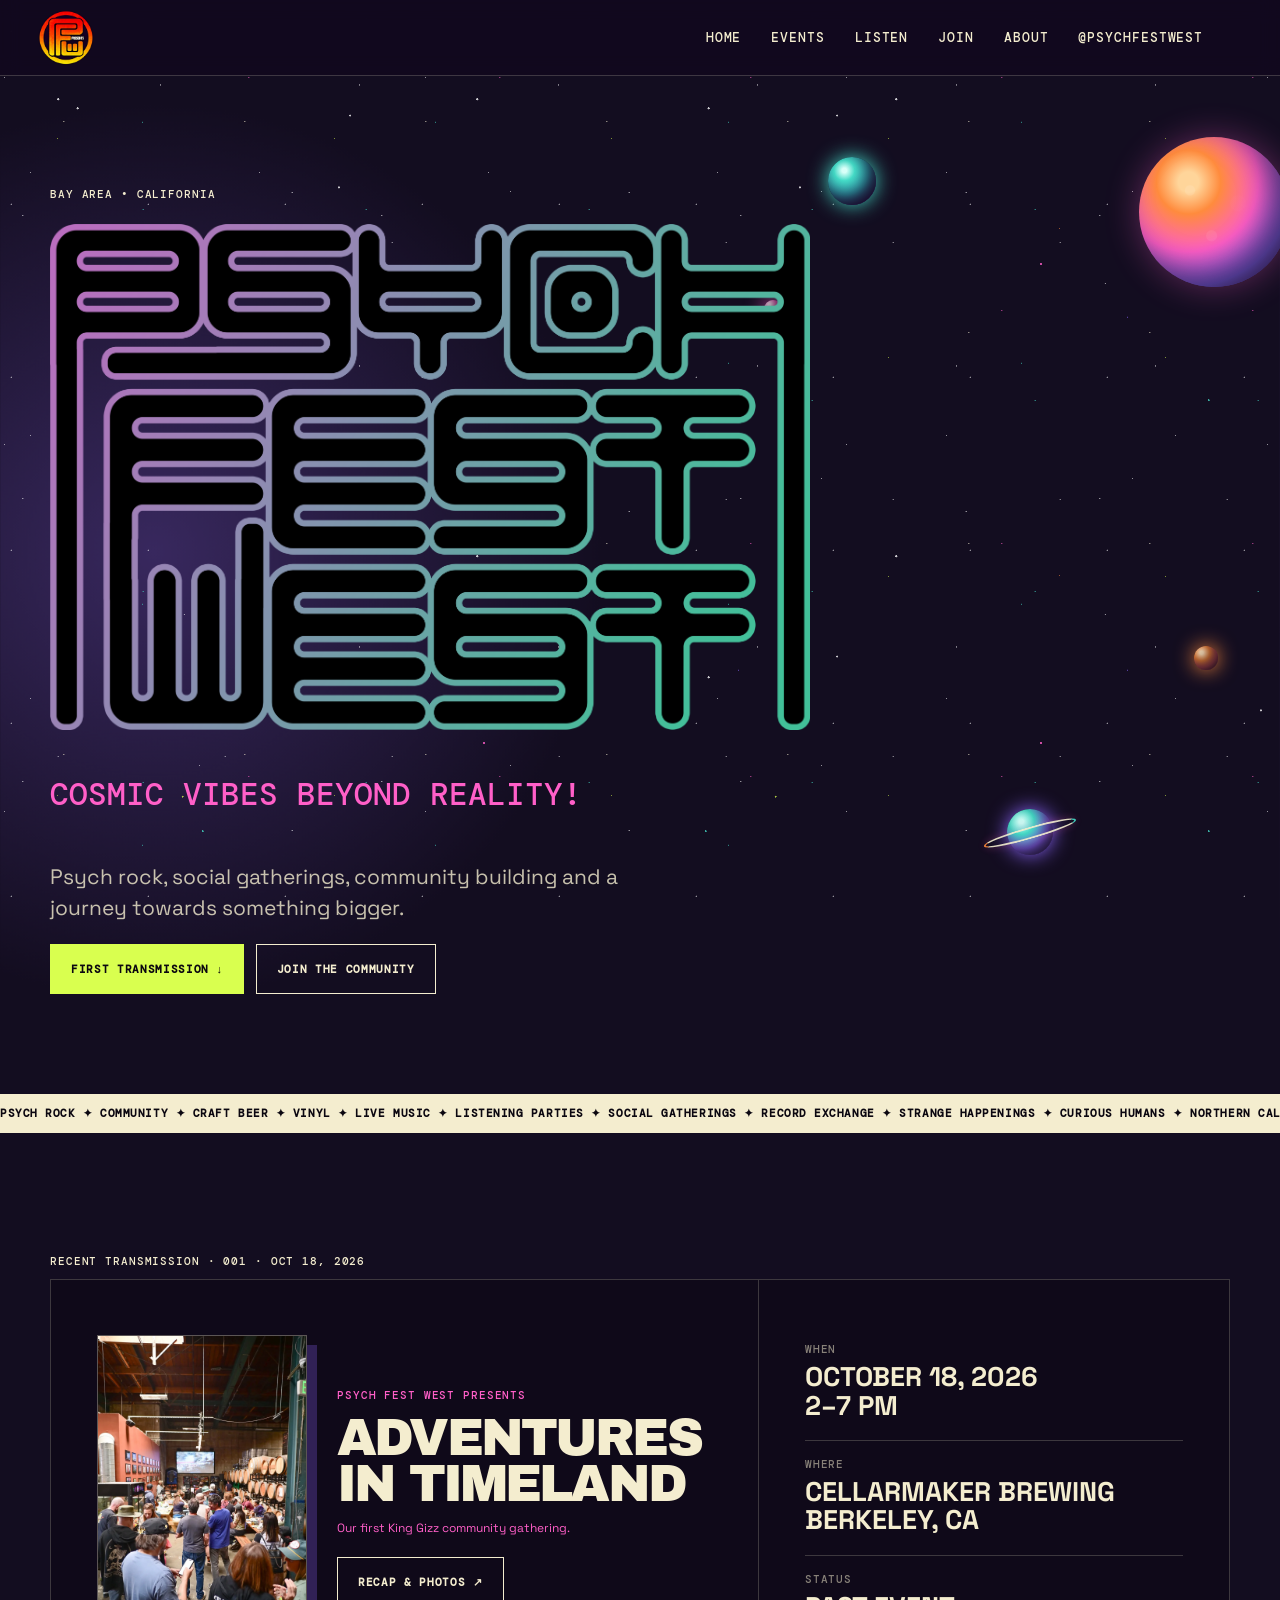
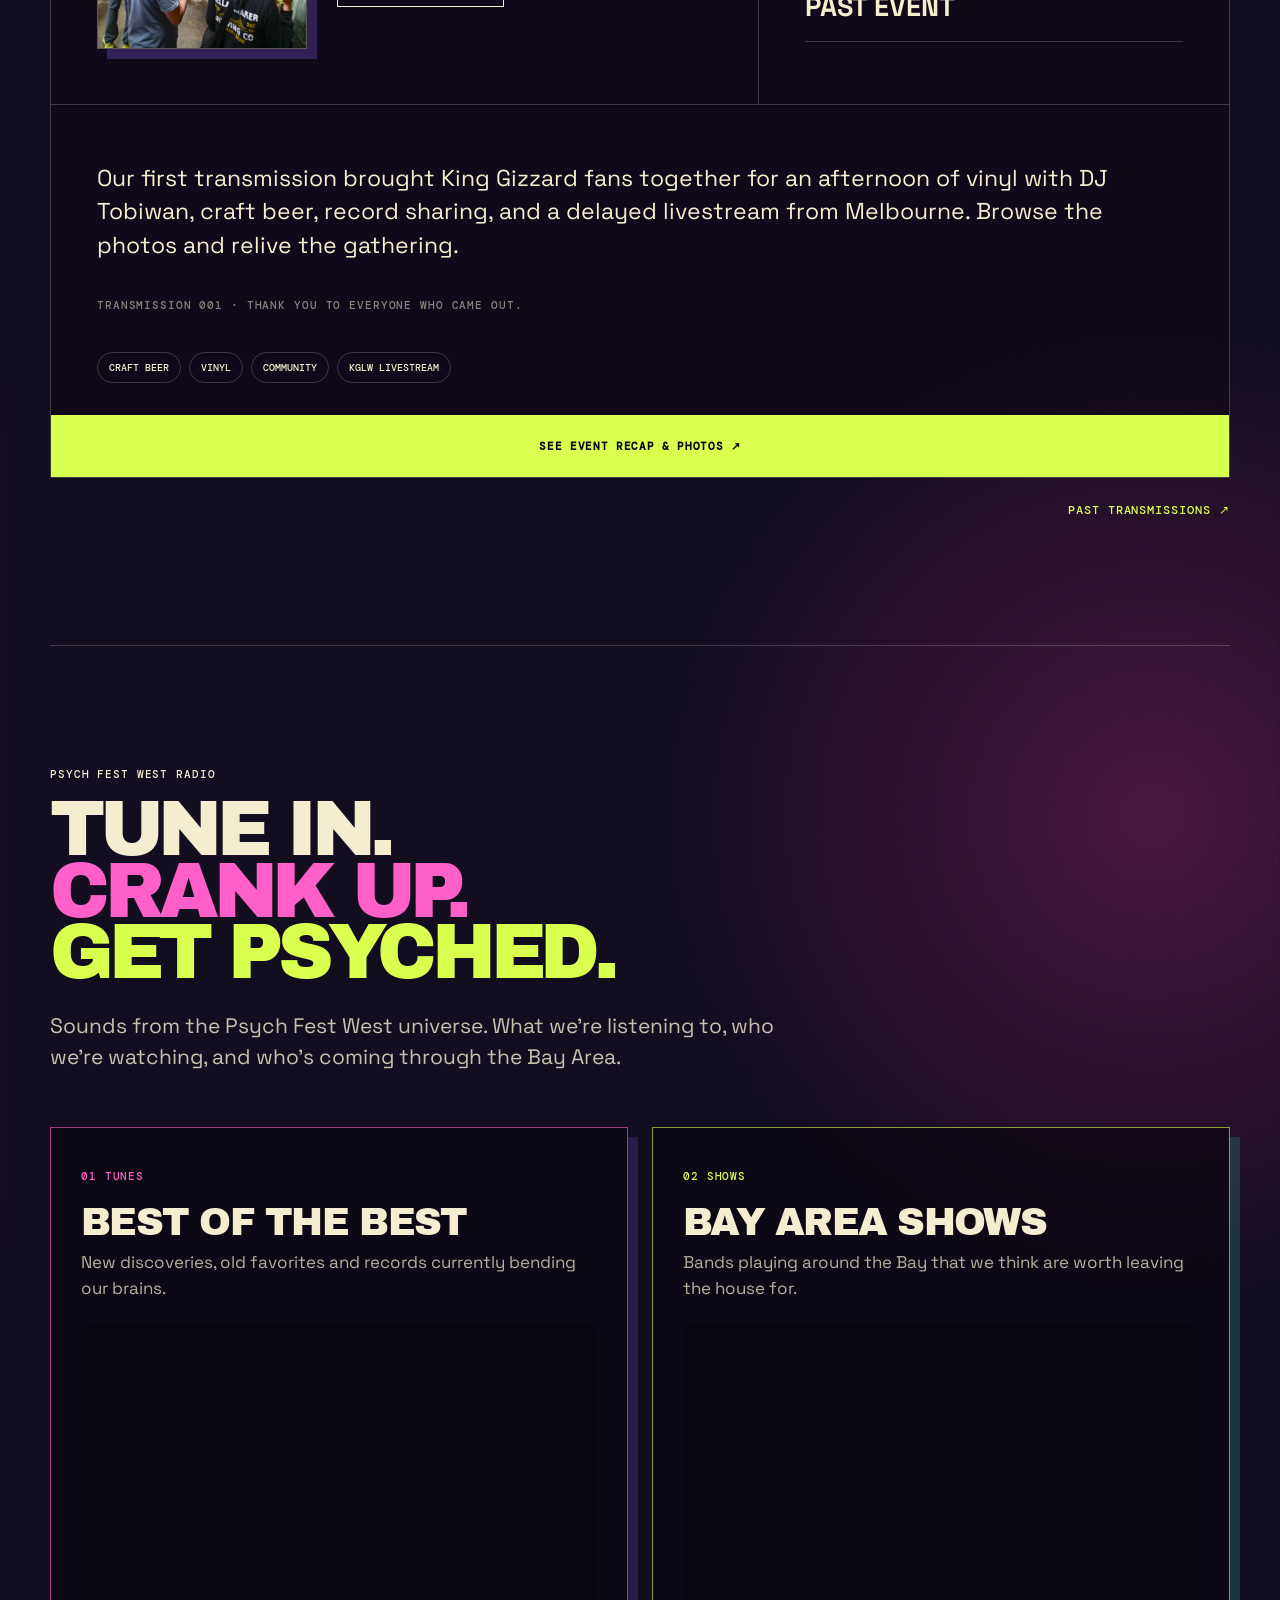
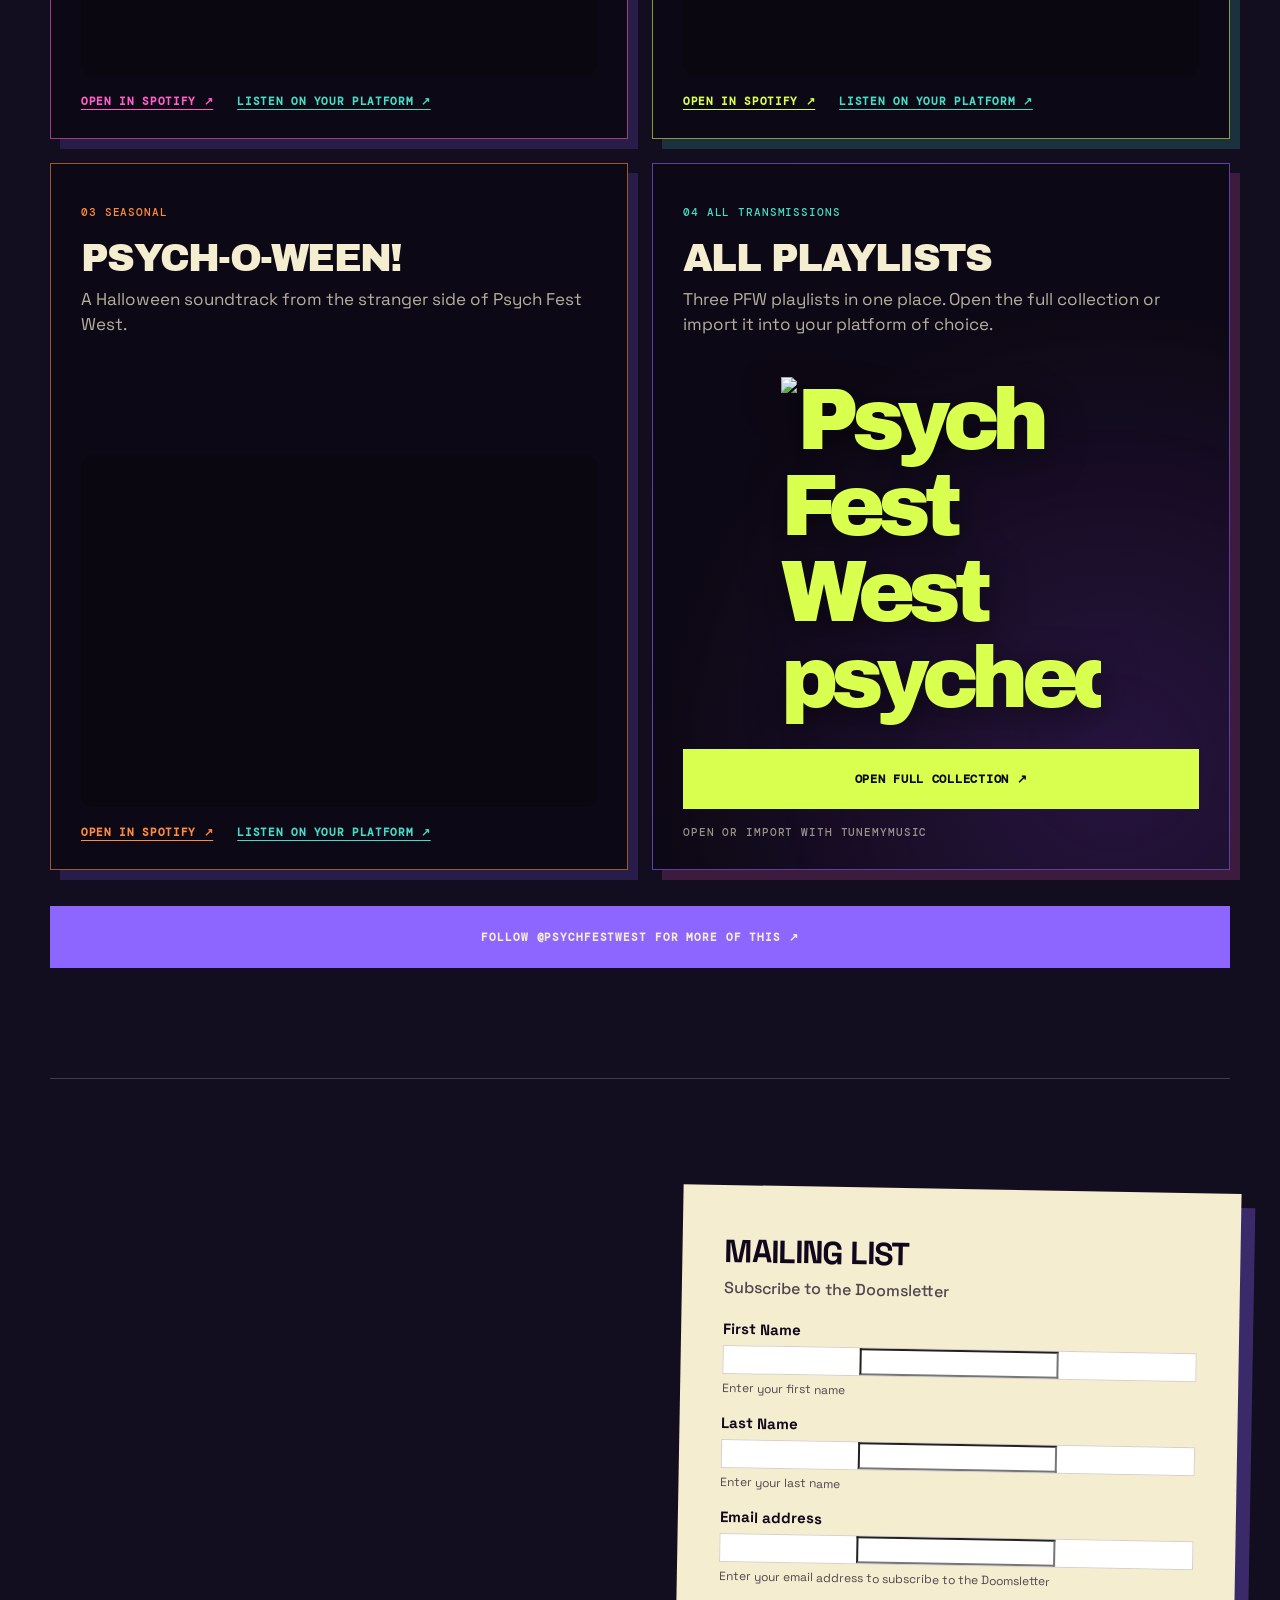
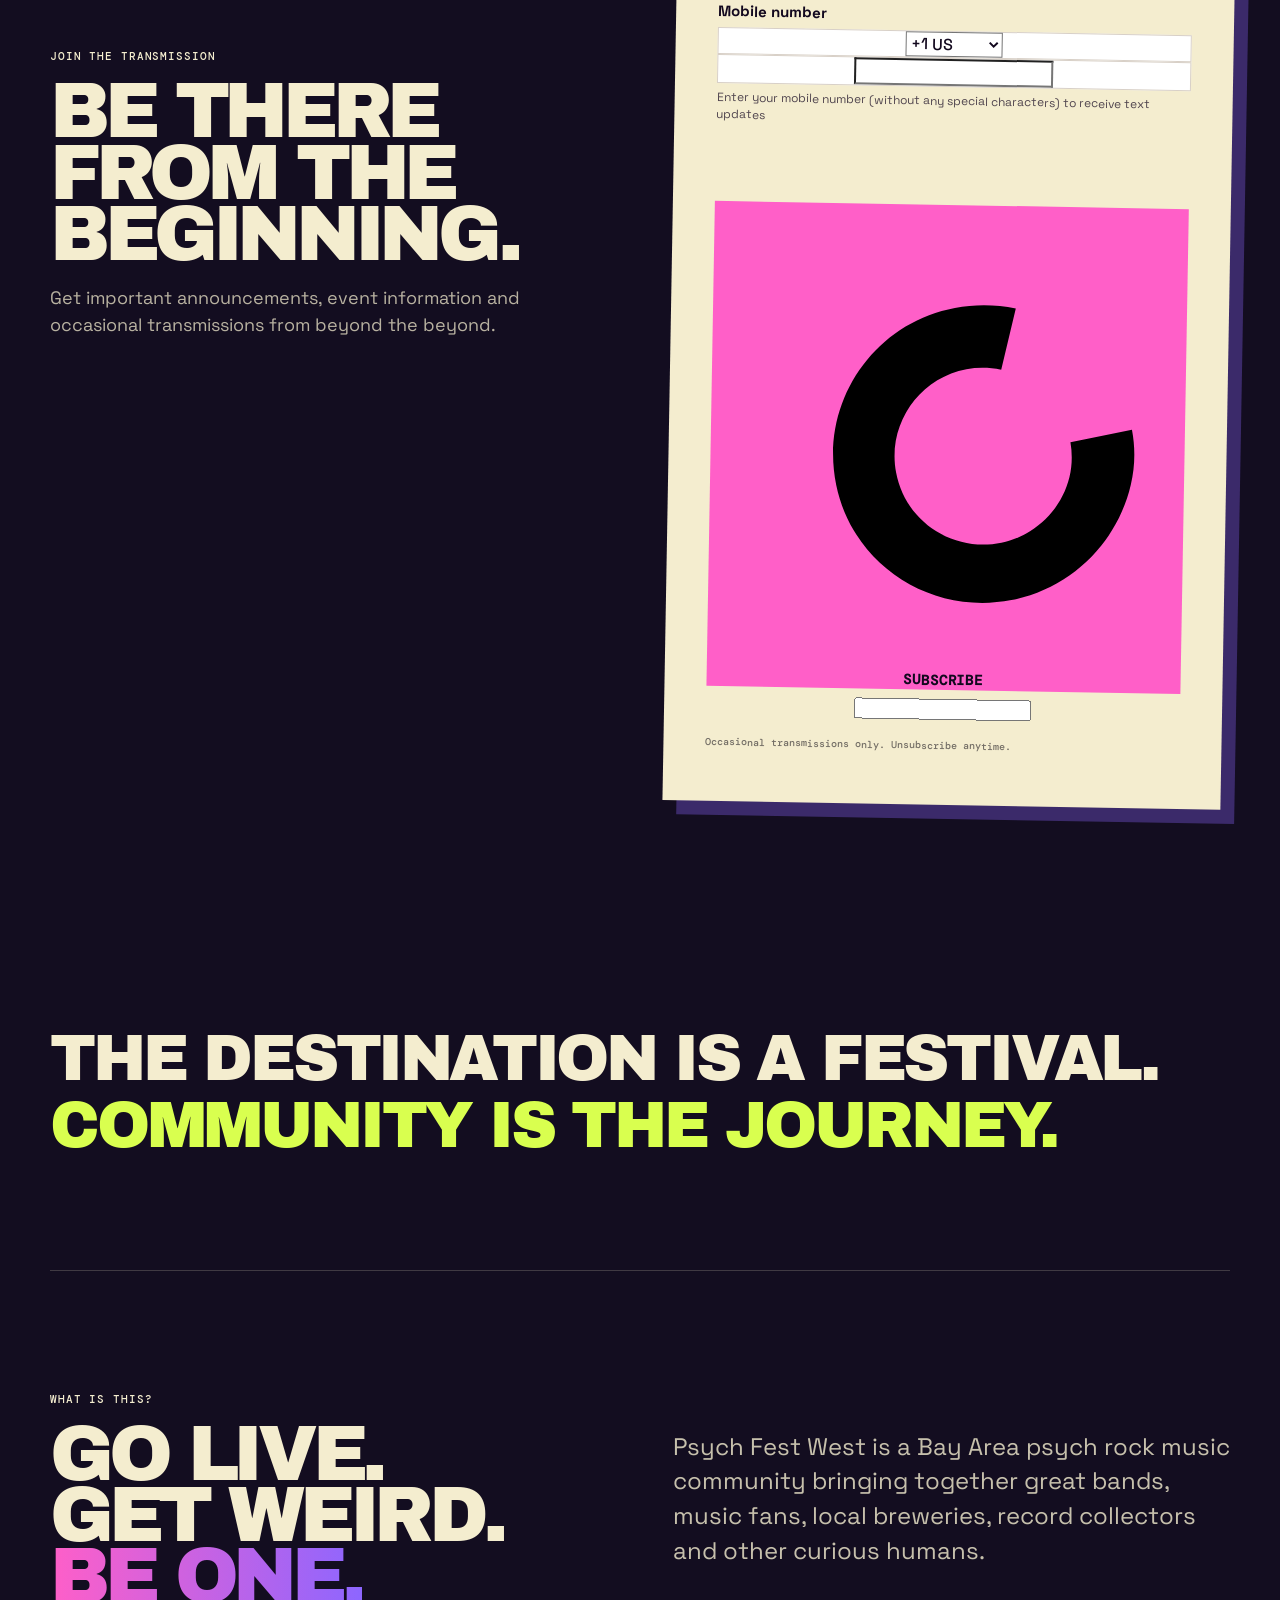
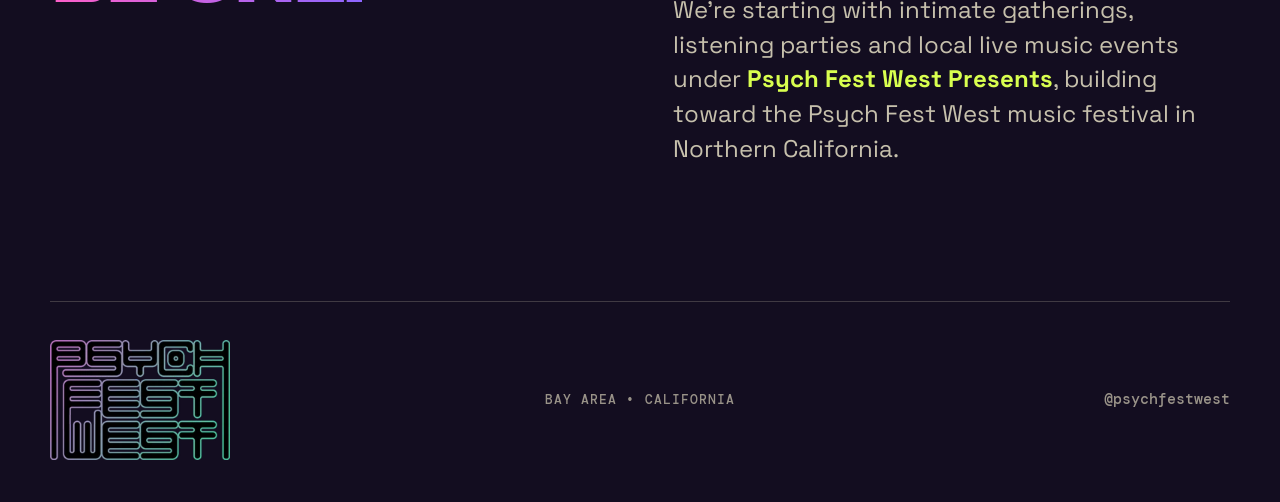
==== commit cd5629c2: "Set concise all-caps playlist titles" ====
--- a/index.html
+++ b/index.html
@@ -70,7 +70,7 @@
   <div class="playlist-grid playlist-four-grid">
     <article class="playlist-card recommends">
       <p class="eyebrow pink">01 TUNES</p>
-      <h3>Psych Fest West: Best of the Best</h3>
+      <h3>BEST OF THE BEST</h3>
       <p>New discoveries, old favorites and records currently bending our brains.</p>
       <div class="spotify-embed">
         <iframe src="https://open.spotify.com/embed/playlist/5JUgGzjl8Ysv2zGS9pFzxe?utm_source=generator" title="Psych Fest West Recommends Spotify playlist" loading="lazy" allow="autoplay; clipboard-write; encrypted-media; fullscreen; picture-in-picture"></iframe>
@@ -80,7 +80,7 @@
 
     <article class="playlist-card shows">
       <p class="eyebrow lime">02 SHOWS</p>
-      <h3>Psych Fest West: Bay Area Shows</h3>
+      <h3>BAY AREA SHOWS</h3>
       <p>Bands playing around the Bay that we think are worth leaving the house for.</p>
       <div class="spotify-embed">
         <iframe src="https://open.spotify.com/embed/playlist/0yozma19meqlBcslBq3ujX?utm_source=generator" title="Psych Fest West Shows Bay Area Spotify playlist" loading="lazy" allow="autoplay; clipboard-write; encrypted-media; fullscreen; picture-in-picture"></iframe>
@@ -90,7 +90,7 @@
 
     <article class="playlist-card halloween">
       <p class="eyebrow spooky">03 SEASONAL</p>
-      <h3>Psych Fest West: Psych-o-ween!</h3>
+      <h3>PSYCH-O-WEEN!</h3>
       <p>A Halloween soundtrack from the stranger side of Psych Fest West.</p>
       <div class="spotify-embed">
         <iframe src="https://open.spotify.com/embed/playlist/6AFWuvqppoFKTveqXZCKiC?utm_source=generator" title="Psych Fest West Halloween Spooktacular Spotify playlist" loading="lazy" allow="autoplay; clipboard-write; encrypted-media; fullscreen; picture-in-picture"></iframe>
@@ -100,7 +100,7 @@
 
     <article class="playlist-card playlist-collection">
       <p class="eyebrow collection-label">04 ALL TRANSMISSIONS</p>
-      <h3>ALL PFW PLAYLISTS</h3>
+      <h3>ALL PLAYLISTS</h3>
       <p>Three PFW playlists in one place. Open the full collection or import it into your platform of choice.</p>
       <div class="playlist-collection-art"><img src="images/pfw-logo-color.png" alt="Psych Fest West psychedelic artwork" loading="lazy"></div>
       <a class="btn primary full collection-cta" href="https://www.tunemymusic.com/share/OsJhCO4FXD" target="_blank" rel="noopener noreferrer">OPEN FULL COLLECTION ↗</a>
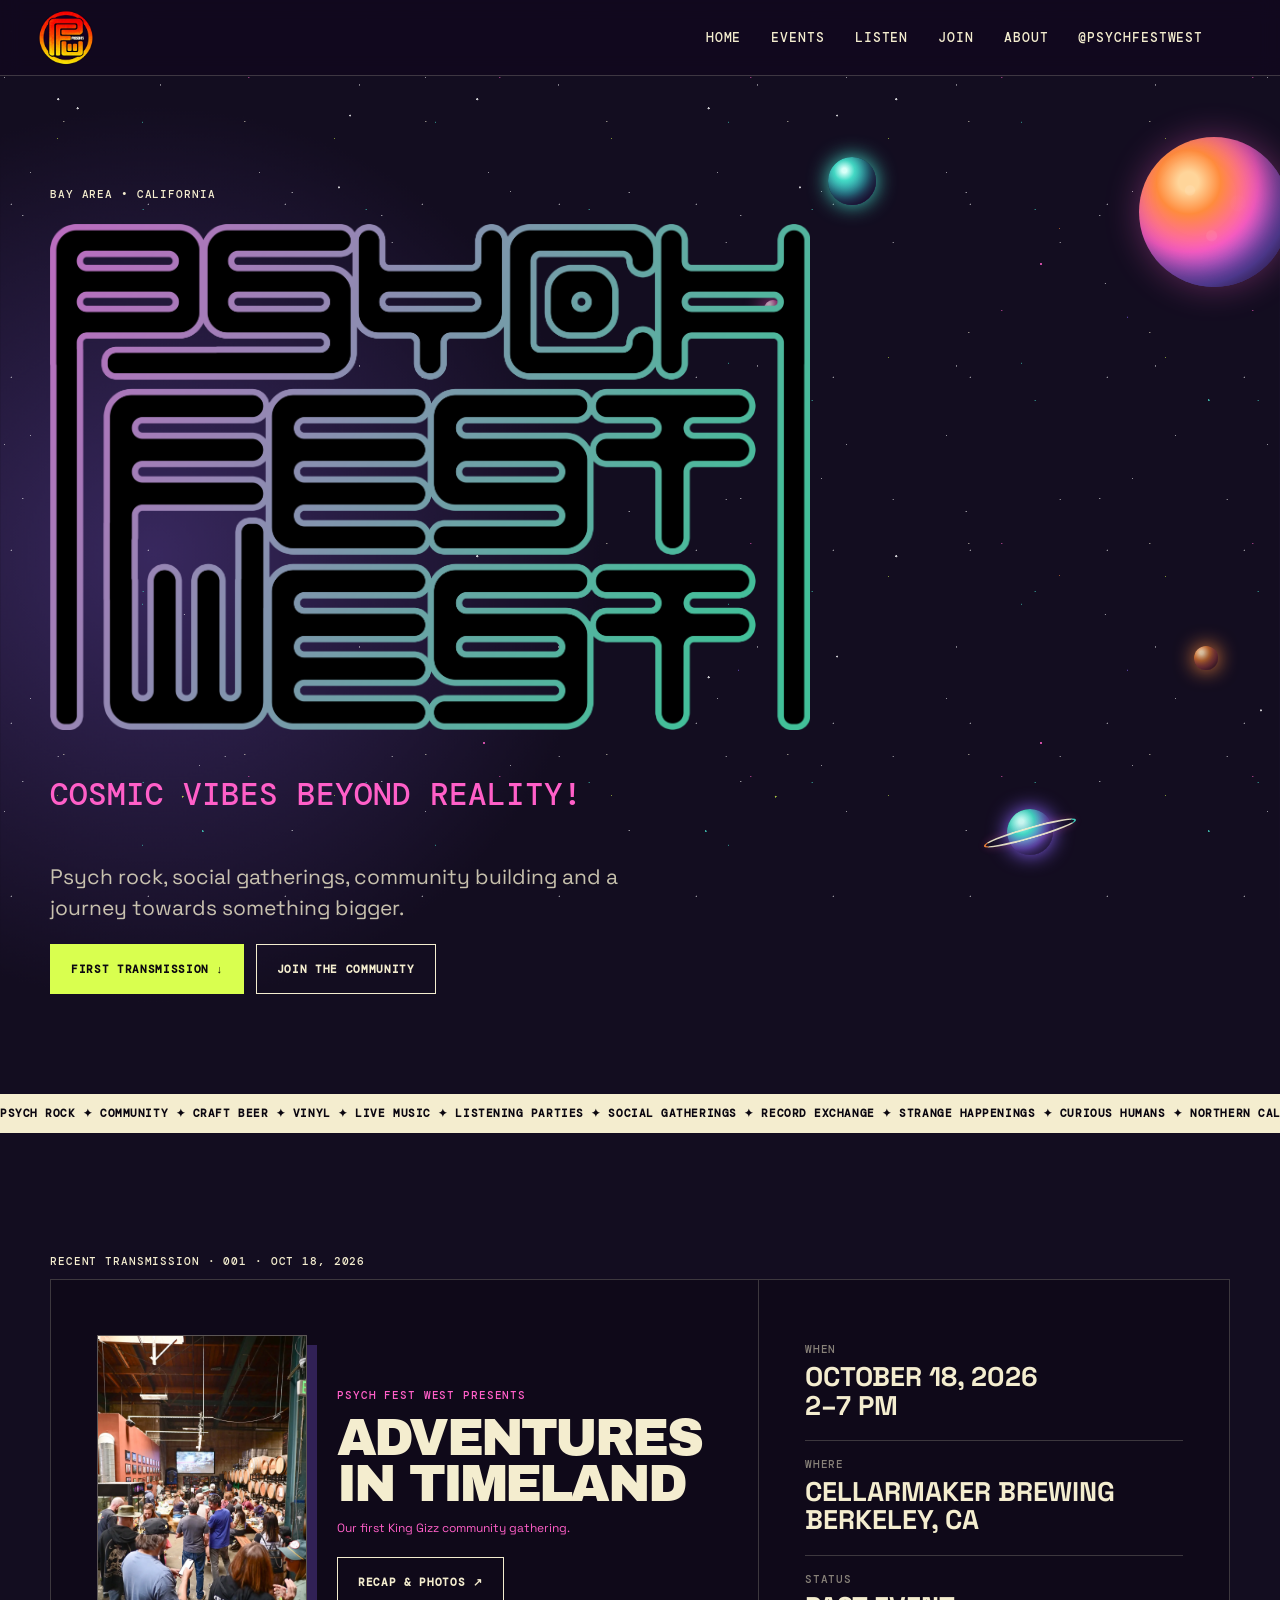
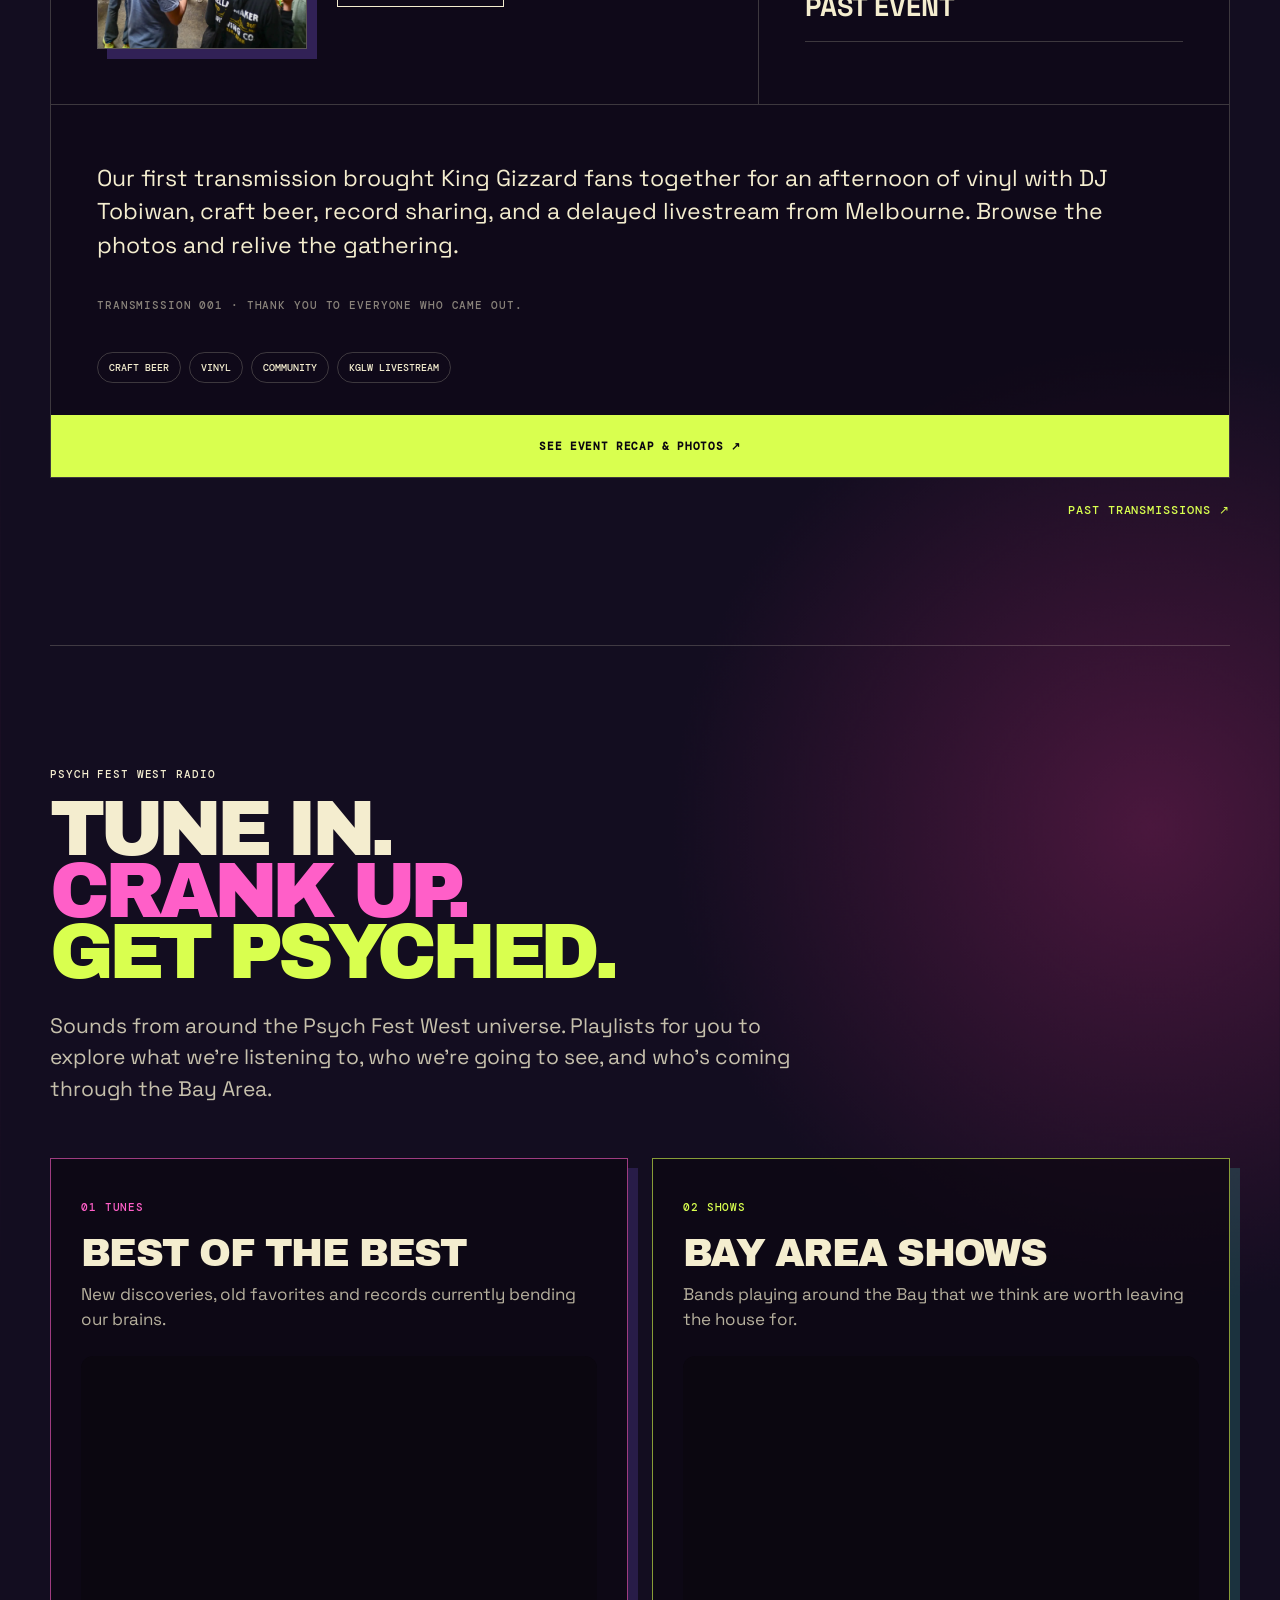
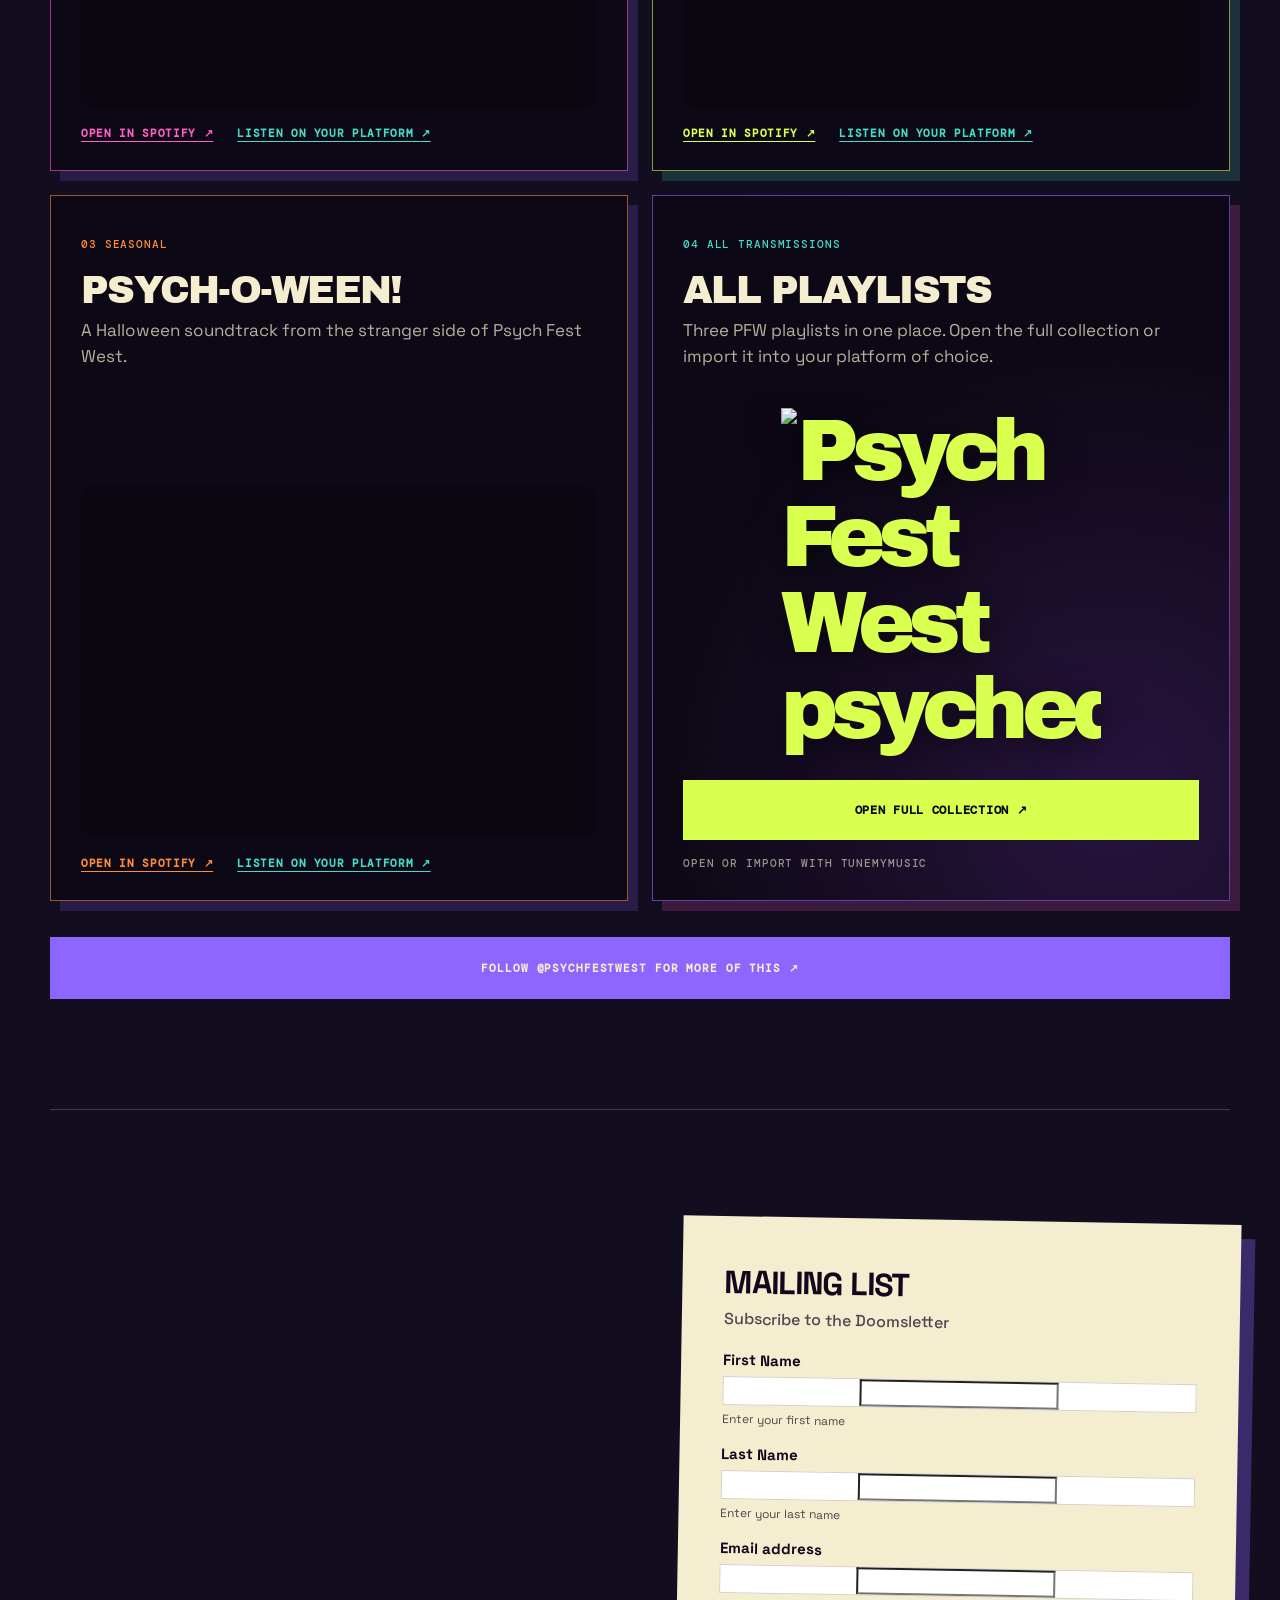
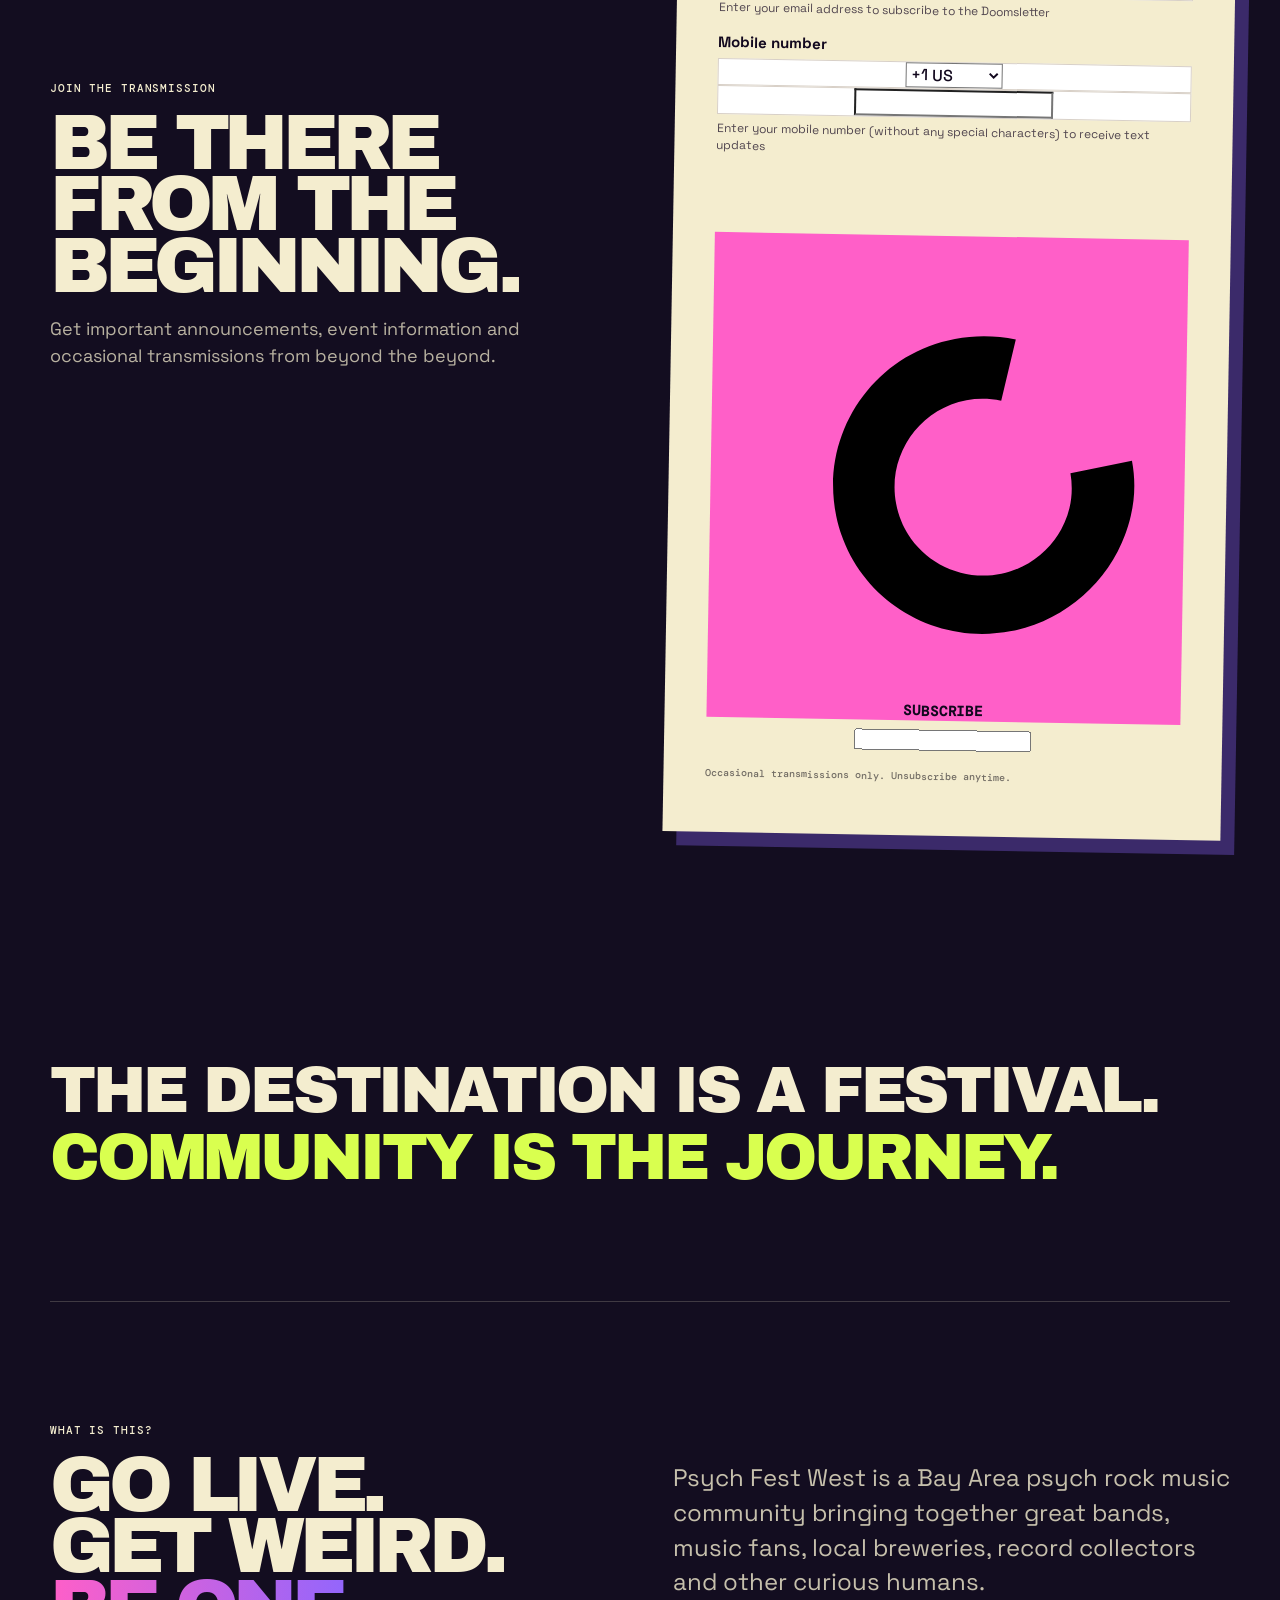
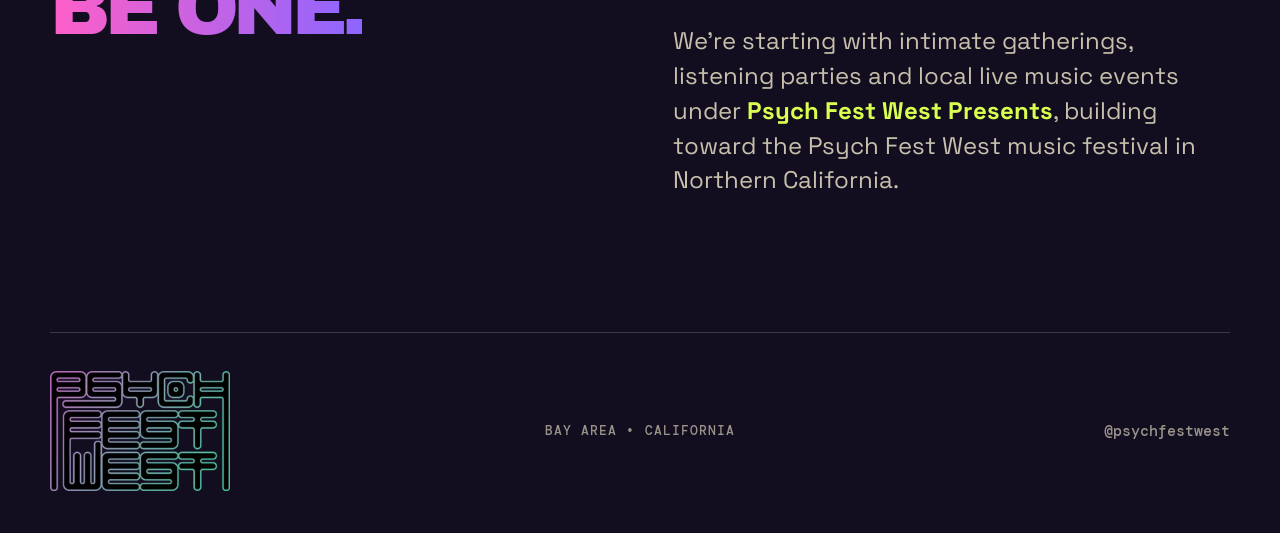
==== commit 1f5647df: "Update Listen section introduction" ====
--- a/index.html
+++ b/index.html
@@ -64,7 +64,7 @@
   <div class="listen-intro">
     <p class="eyebrow">PSYCH FEST WEST RADIO</p>
     <h2 class="listen-heading"><span>TUNE IN.</span><span>CRANK UP.</span><span>GET PSYCHED.</span></h2>
-    <p class="listen-lead">Sounds from the Psych Fest West universe. What we're listening to, who we're watching, and who's coming through the Bay Area.</p>
+    <p class="listen-lead">Sounds from around the Psych Fest West universe. Playlists for you to explore what we're listening to, who we're going to see, and who's coming through the Bay Area.</p>
   </div>
 
   <div class="playlist-grid playlist-four-grid">
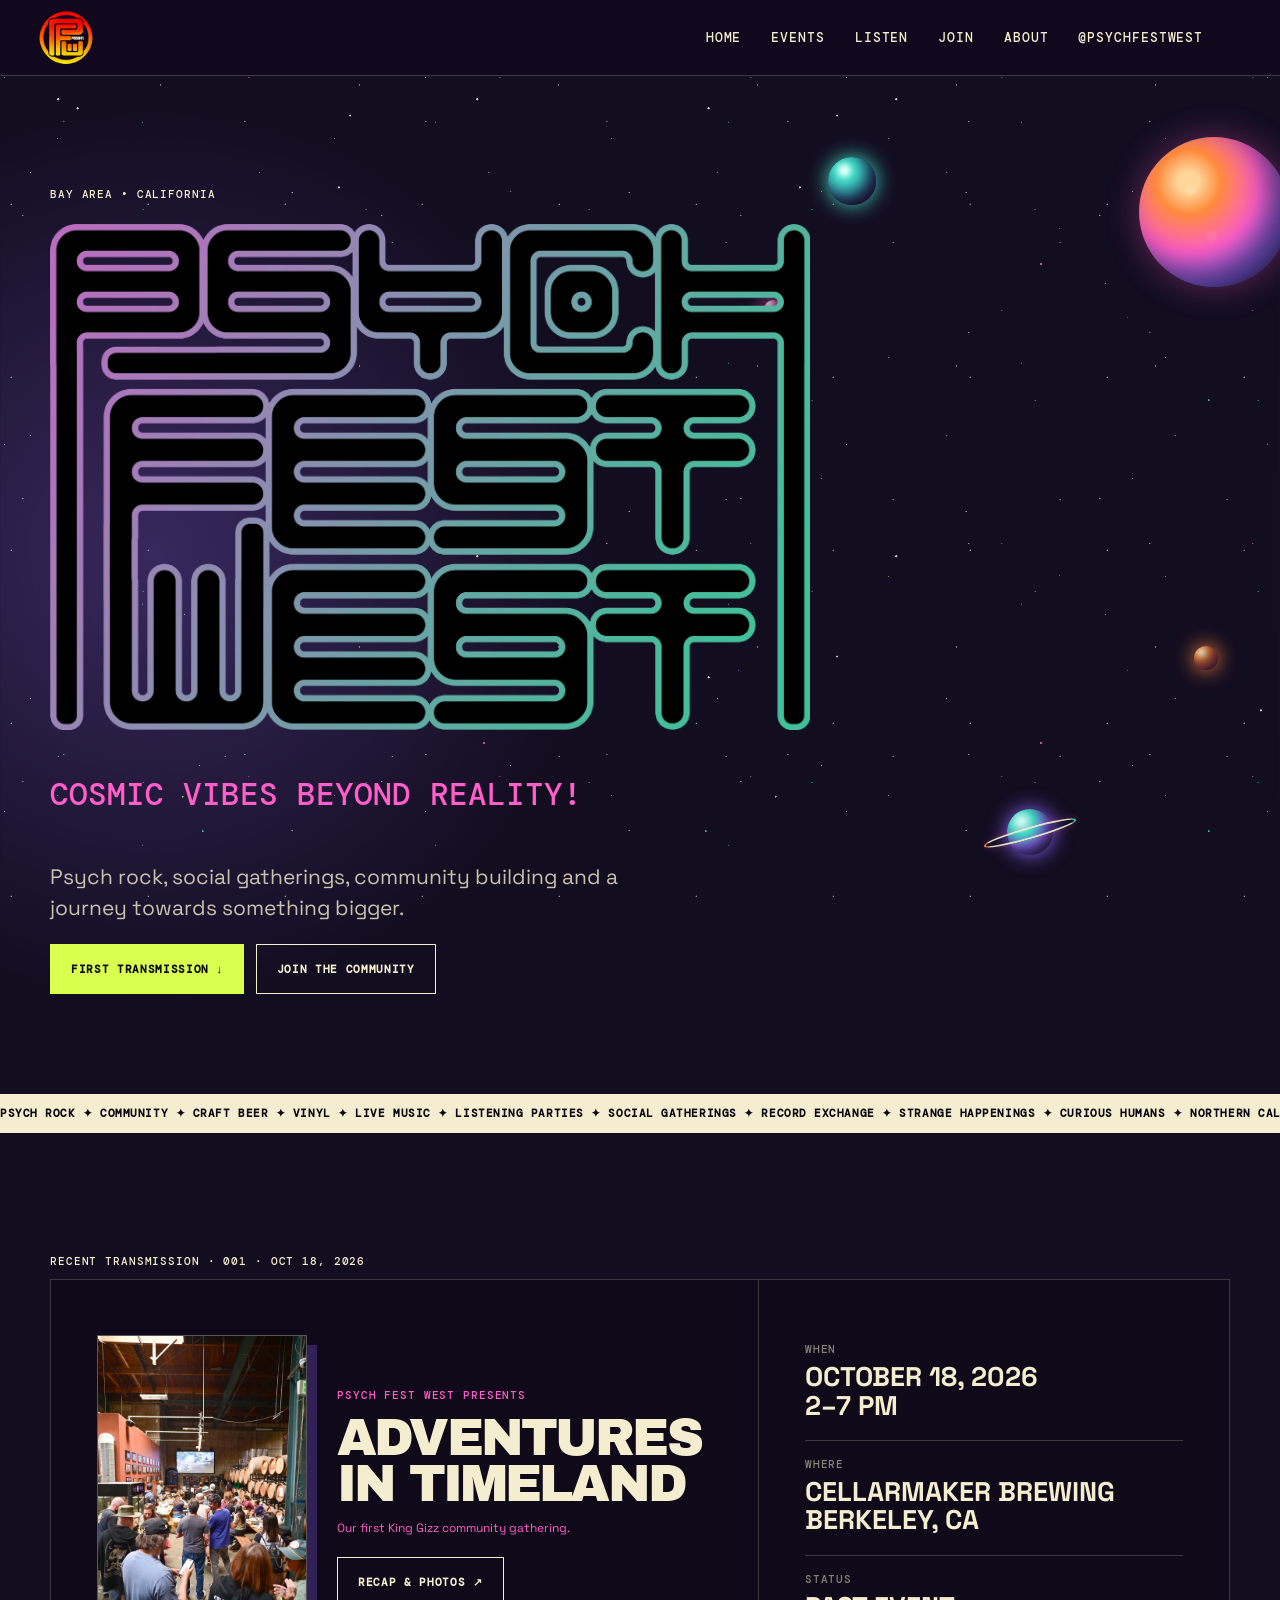
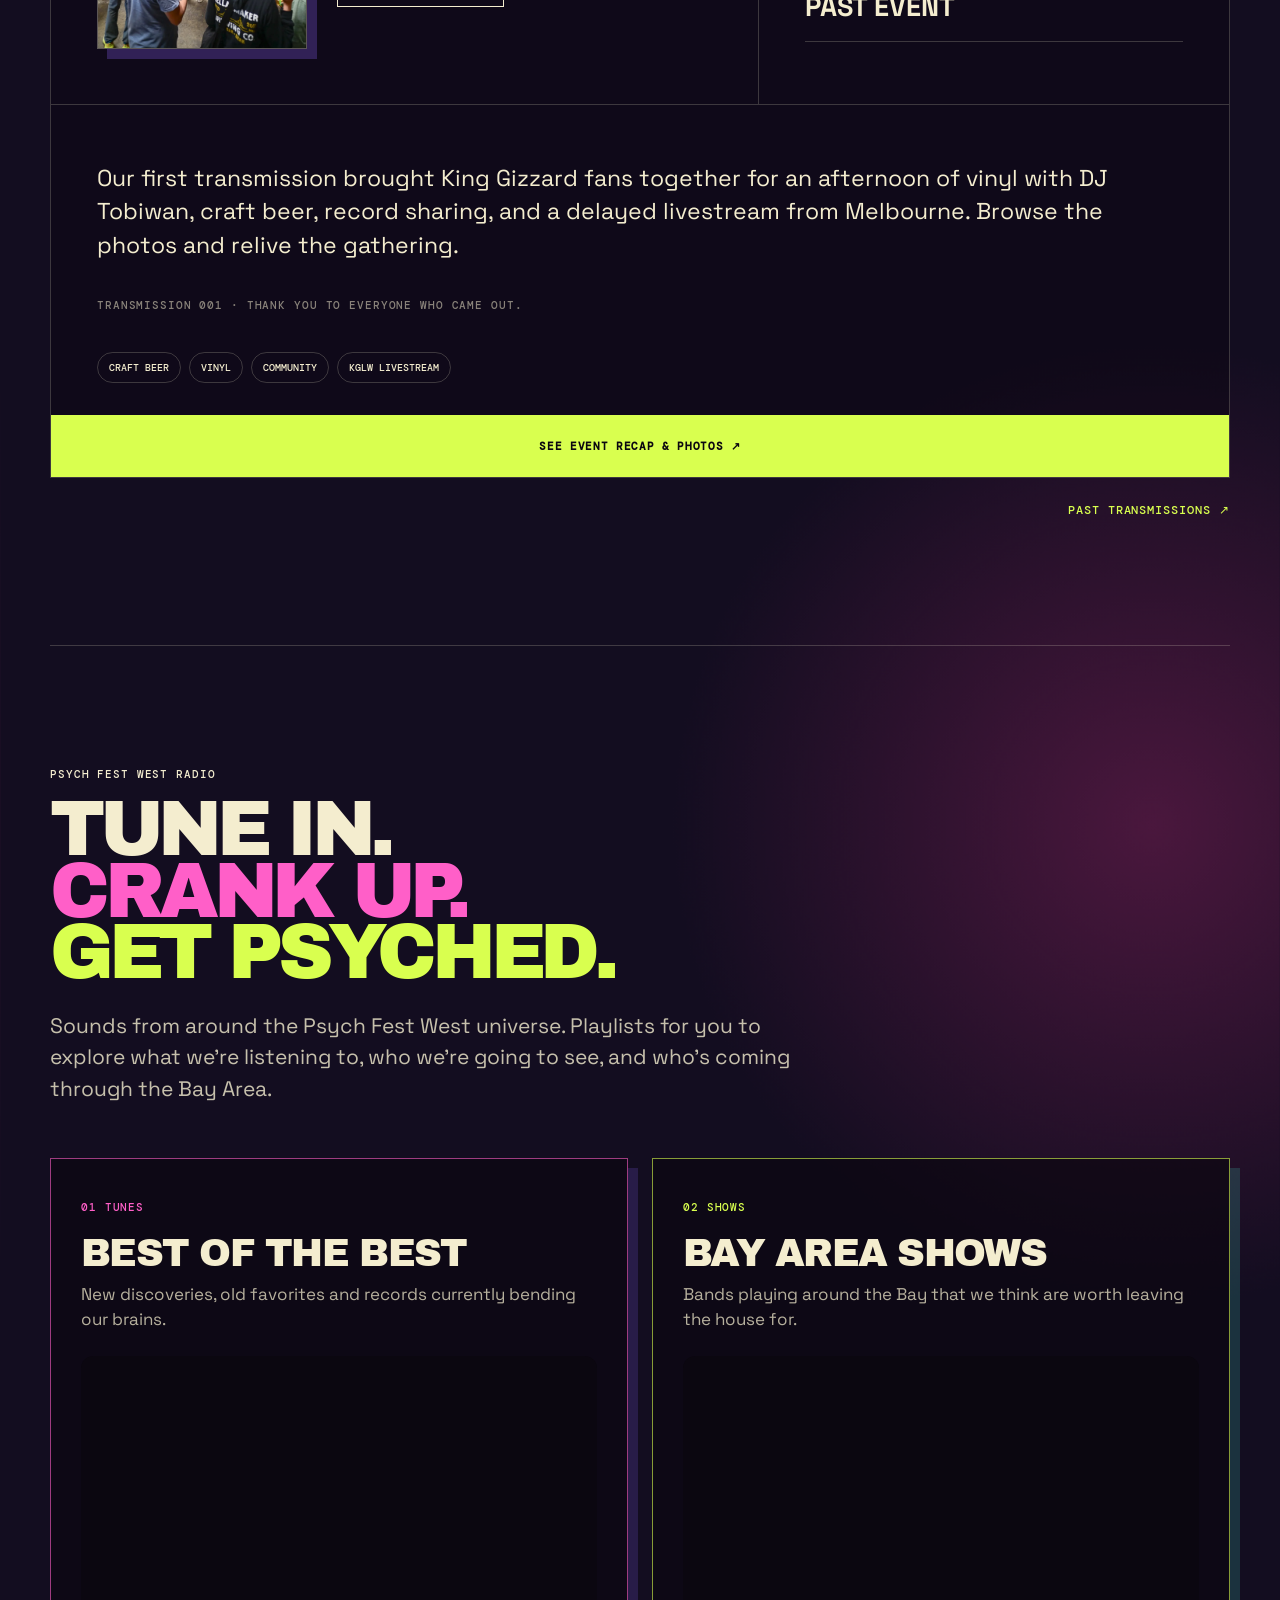
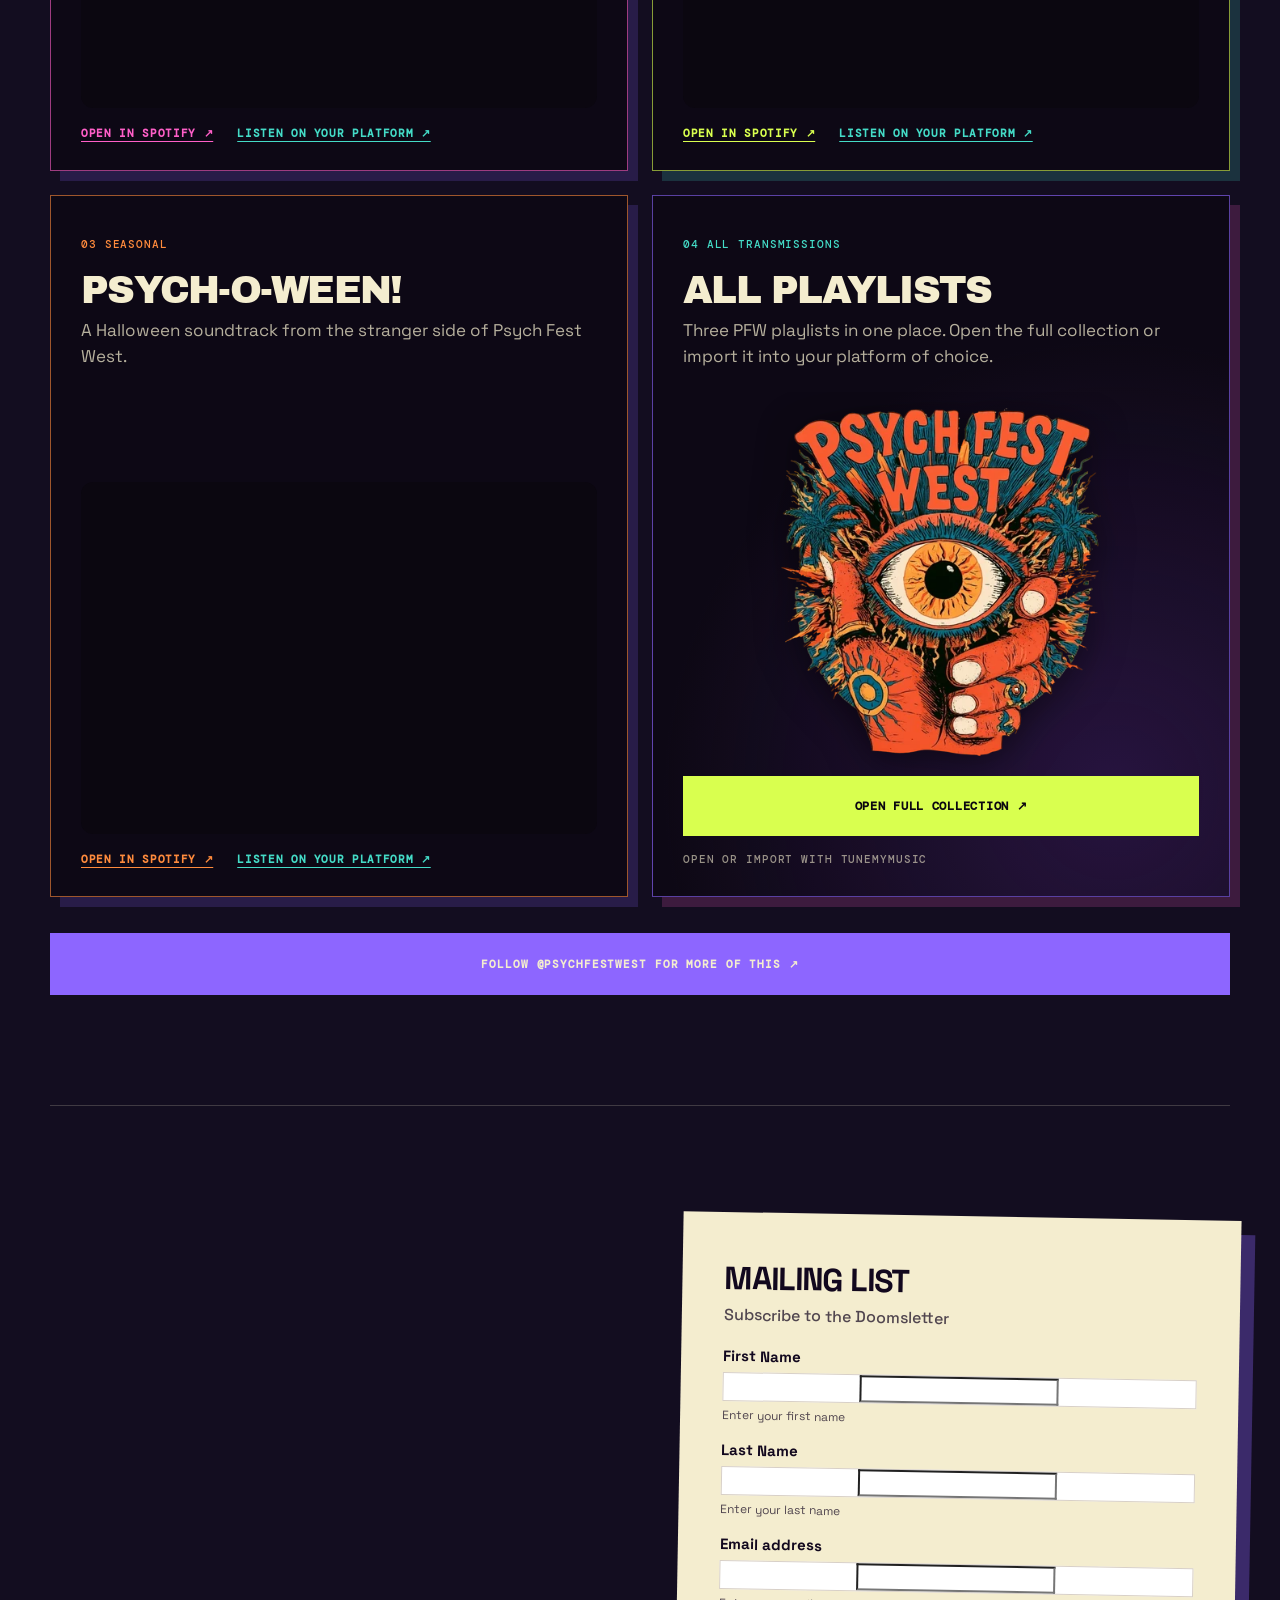
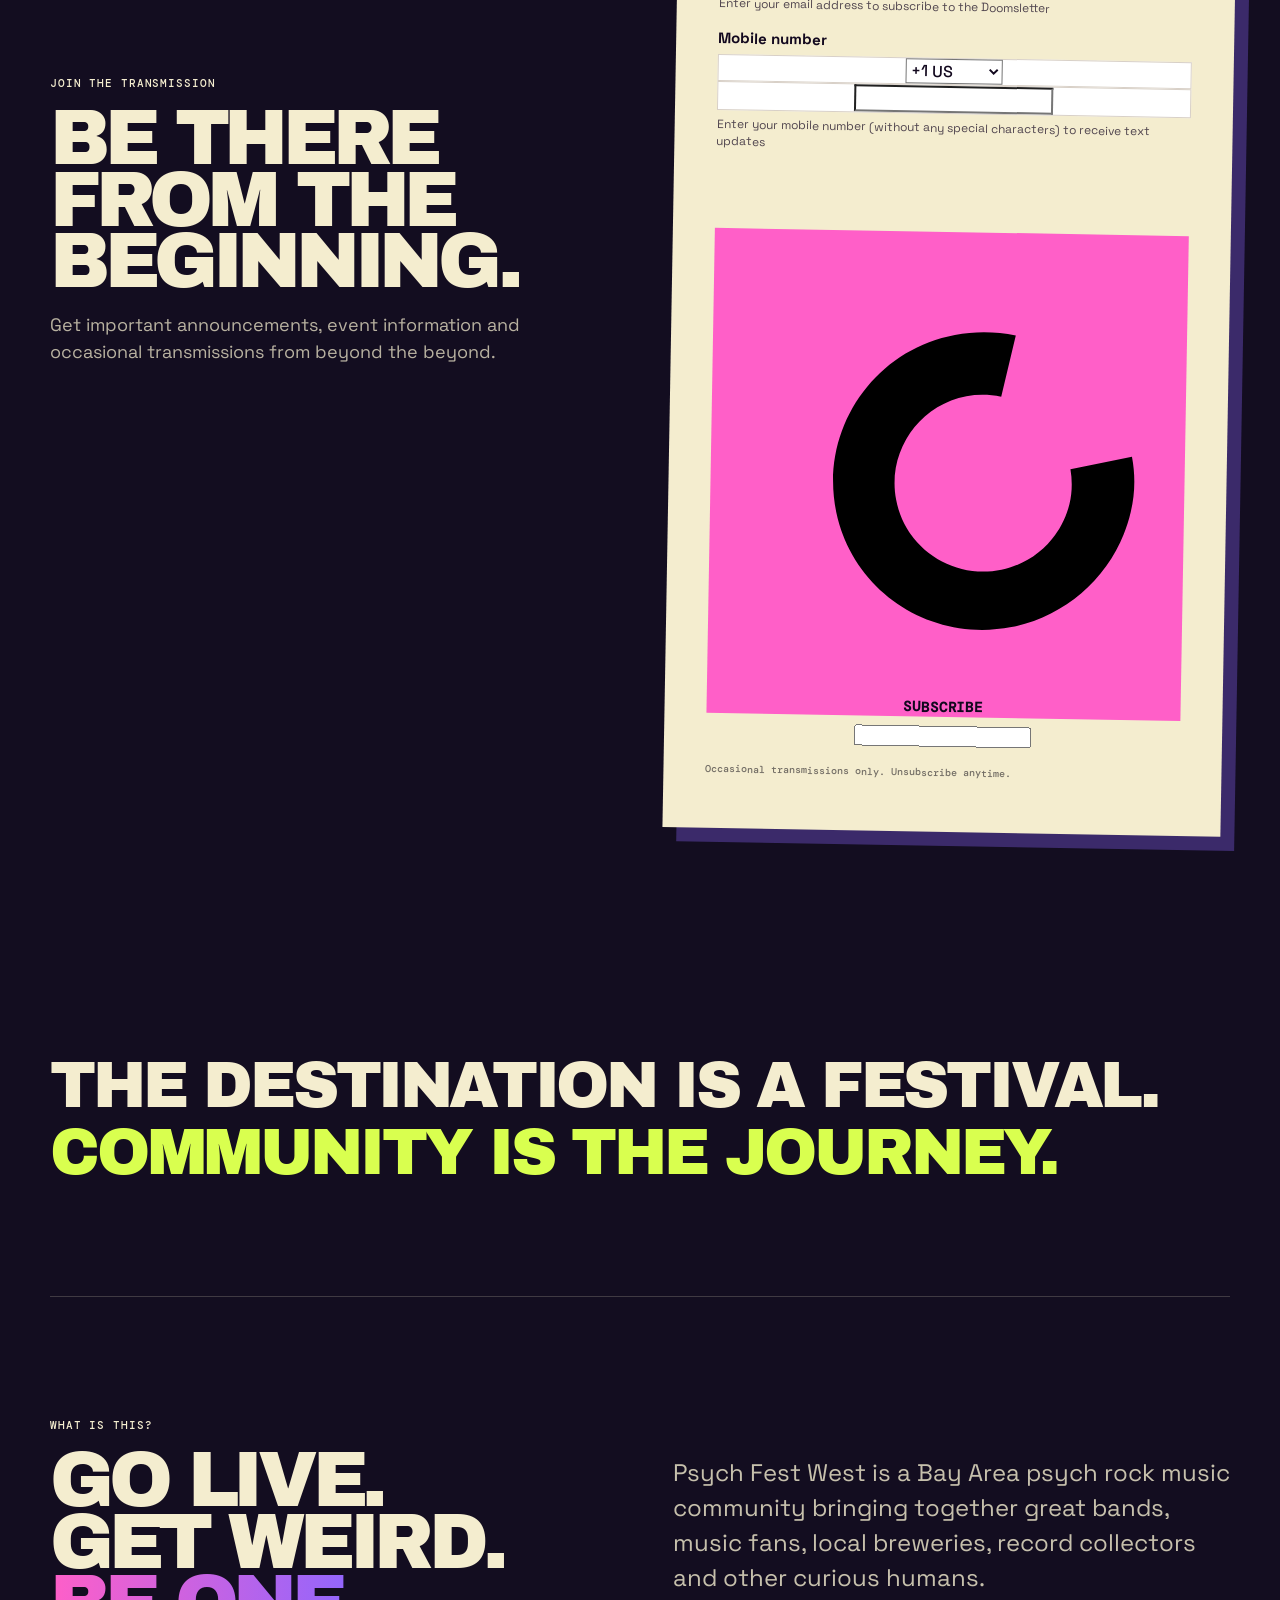
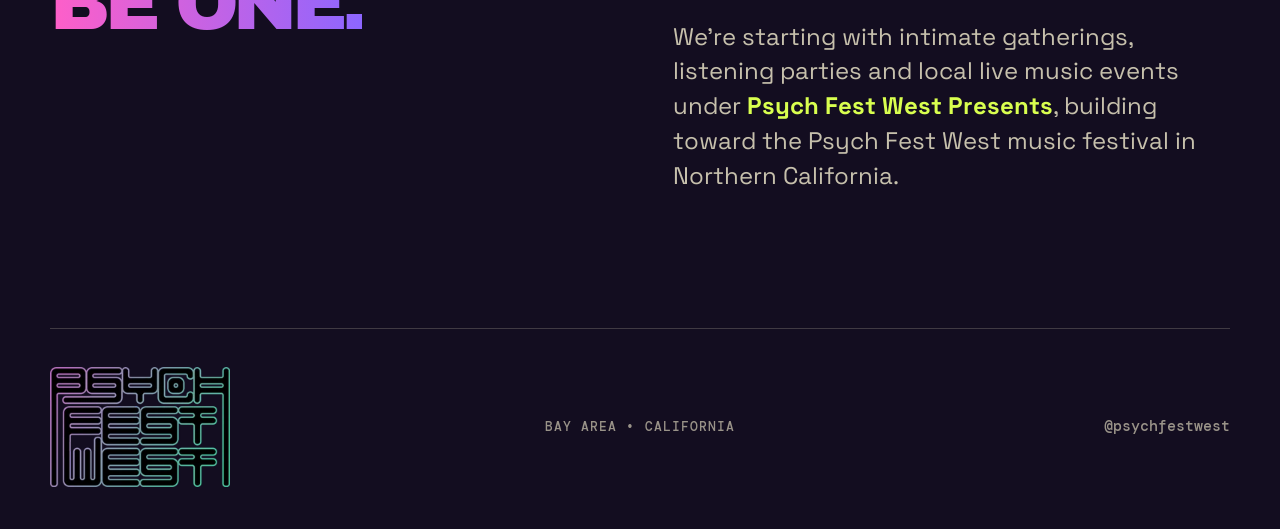
==== commit 08881a70: "Display uploaded playlist collection artwork in All Playlists card" ====
--- a/index.html
+++ b/index.html
@@ -102,7 +102,7 @@
       <p class="eyebrow collection-label">04 ALL TRANSMISSIONS</p>
       <h3>ALL PLAYLISTS</h3>
       <p>Three PFW playlists in one place. Open the full collection or import it into your platform of choice.</p>
-      <div class="playlist-collection-art"><img src="images/pfw-logo-color.png" alt="Psych Fest West psychedelic artwork" loading="lazy"></div>
+      <div class="playlist-collection-art"><img src="images/pfw-playlist-collection.webp" alt="Psych Fest West playlist collection artwork" loading="lazy"></div>
       <a class="btn primary full collection-cta" href="https://www.tunemymusic.com/share/OsJhCO4FXD" target="_blank" rel="noopener noreferrer">OPEN FULL COLLECTION ↗</a>
       <small class="collection-note">Open or import with TuneMyMusic</small>
     </article>
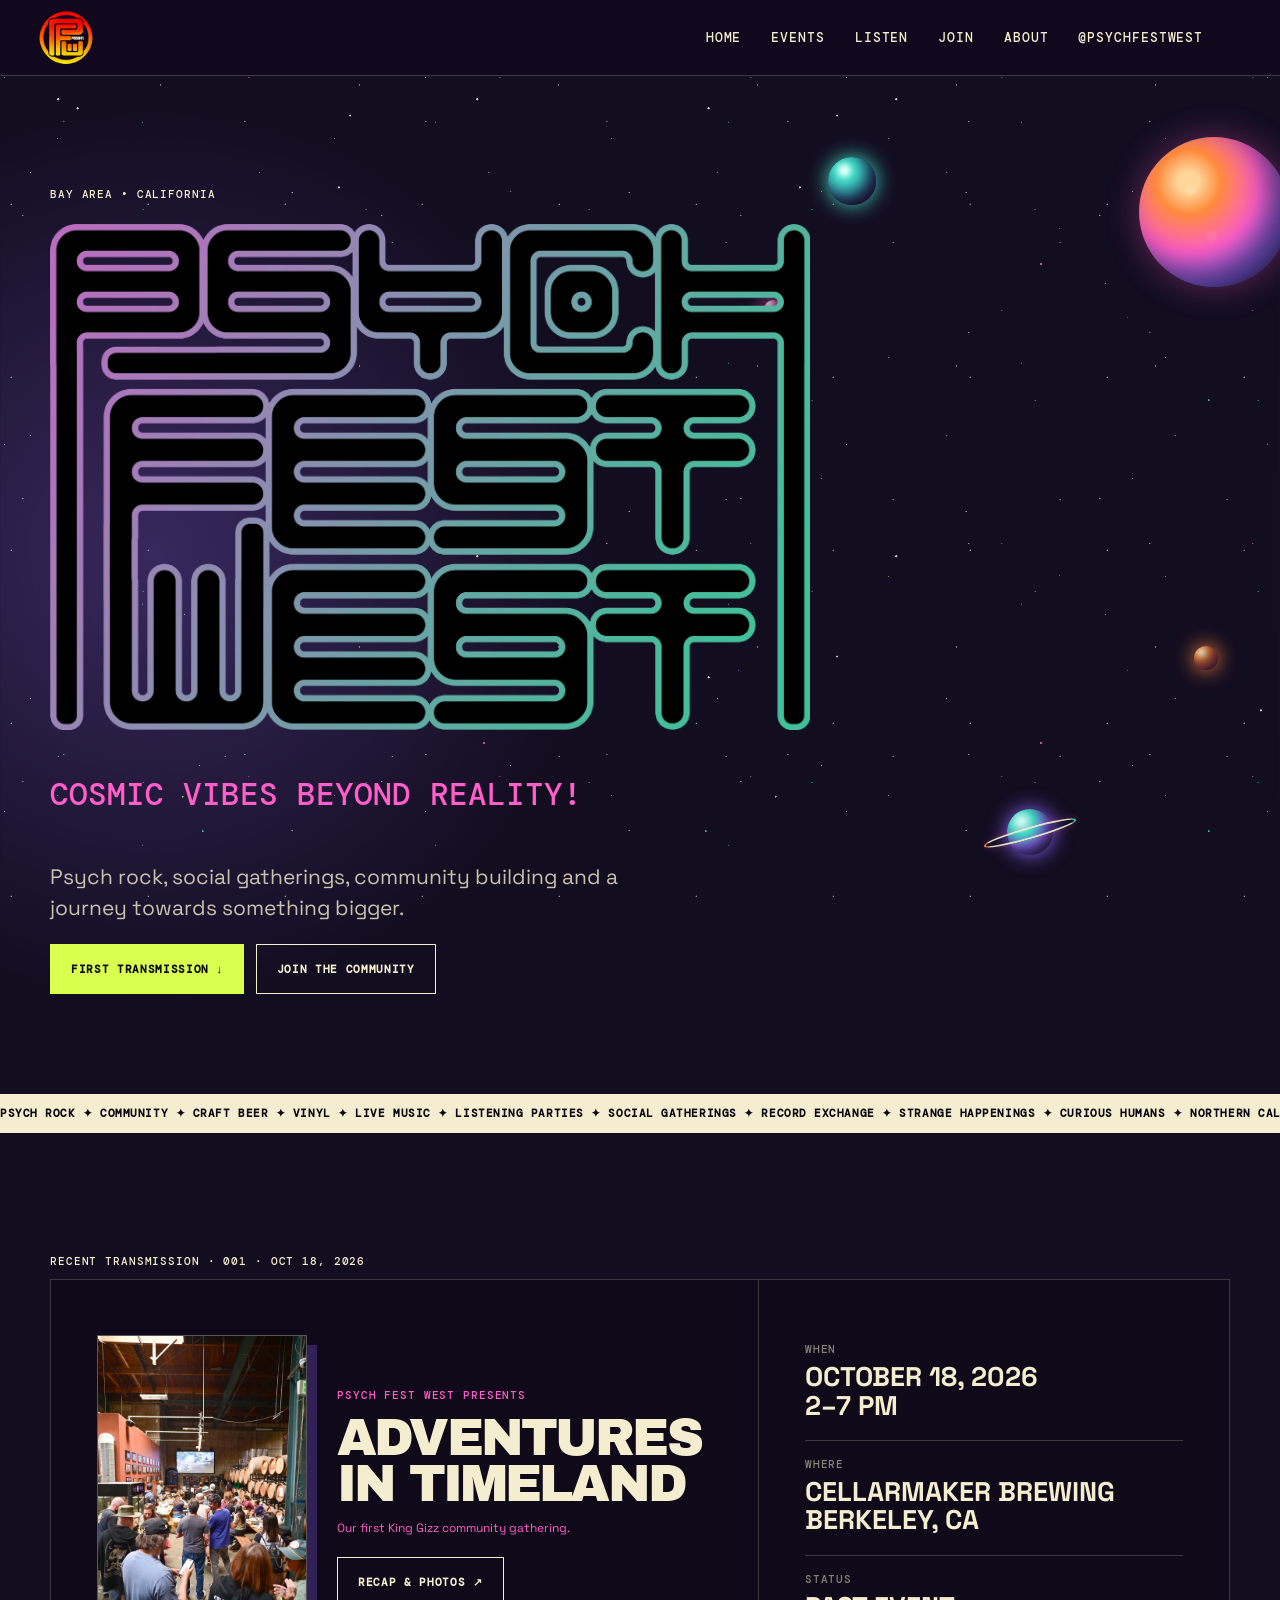
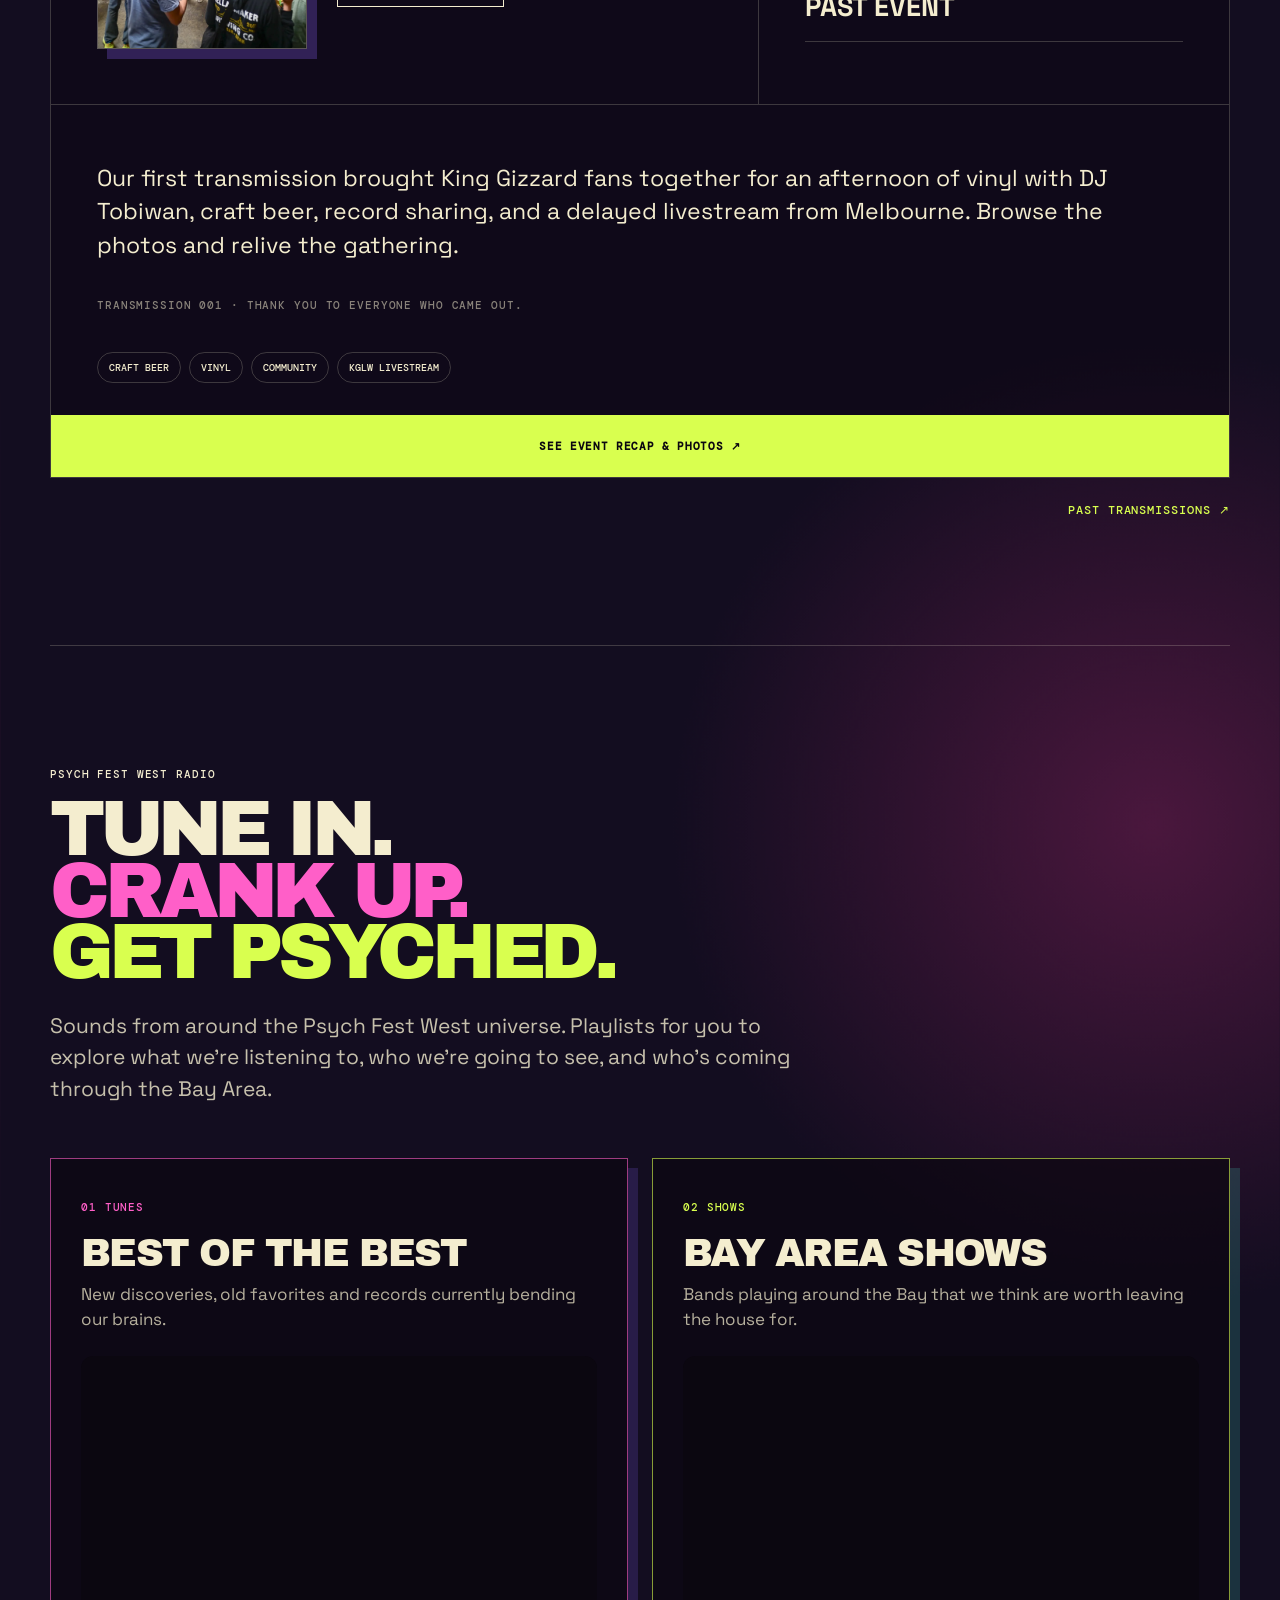
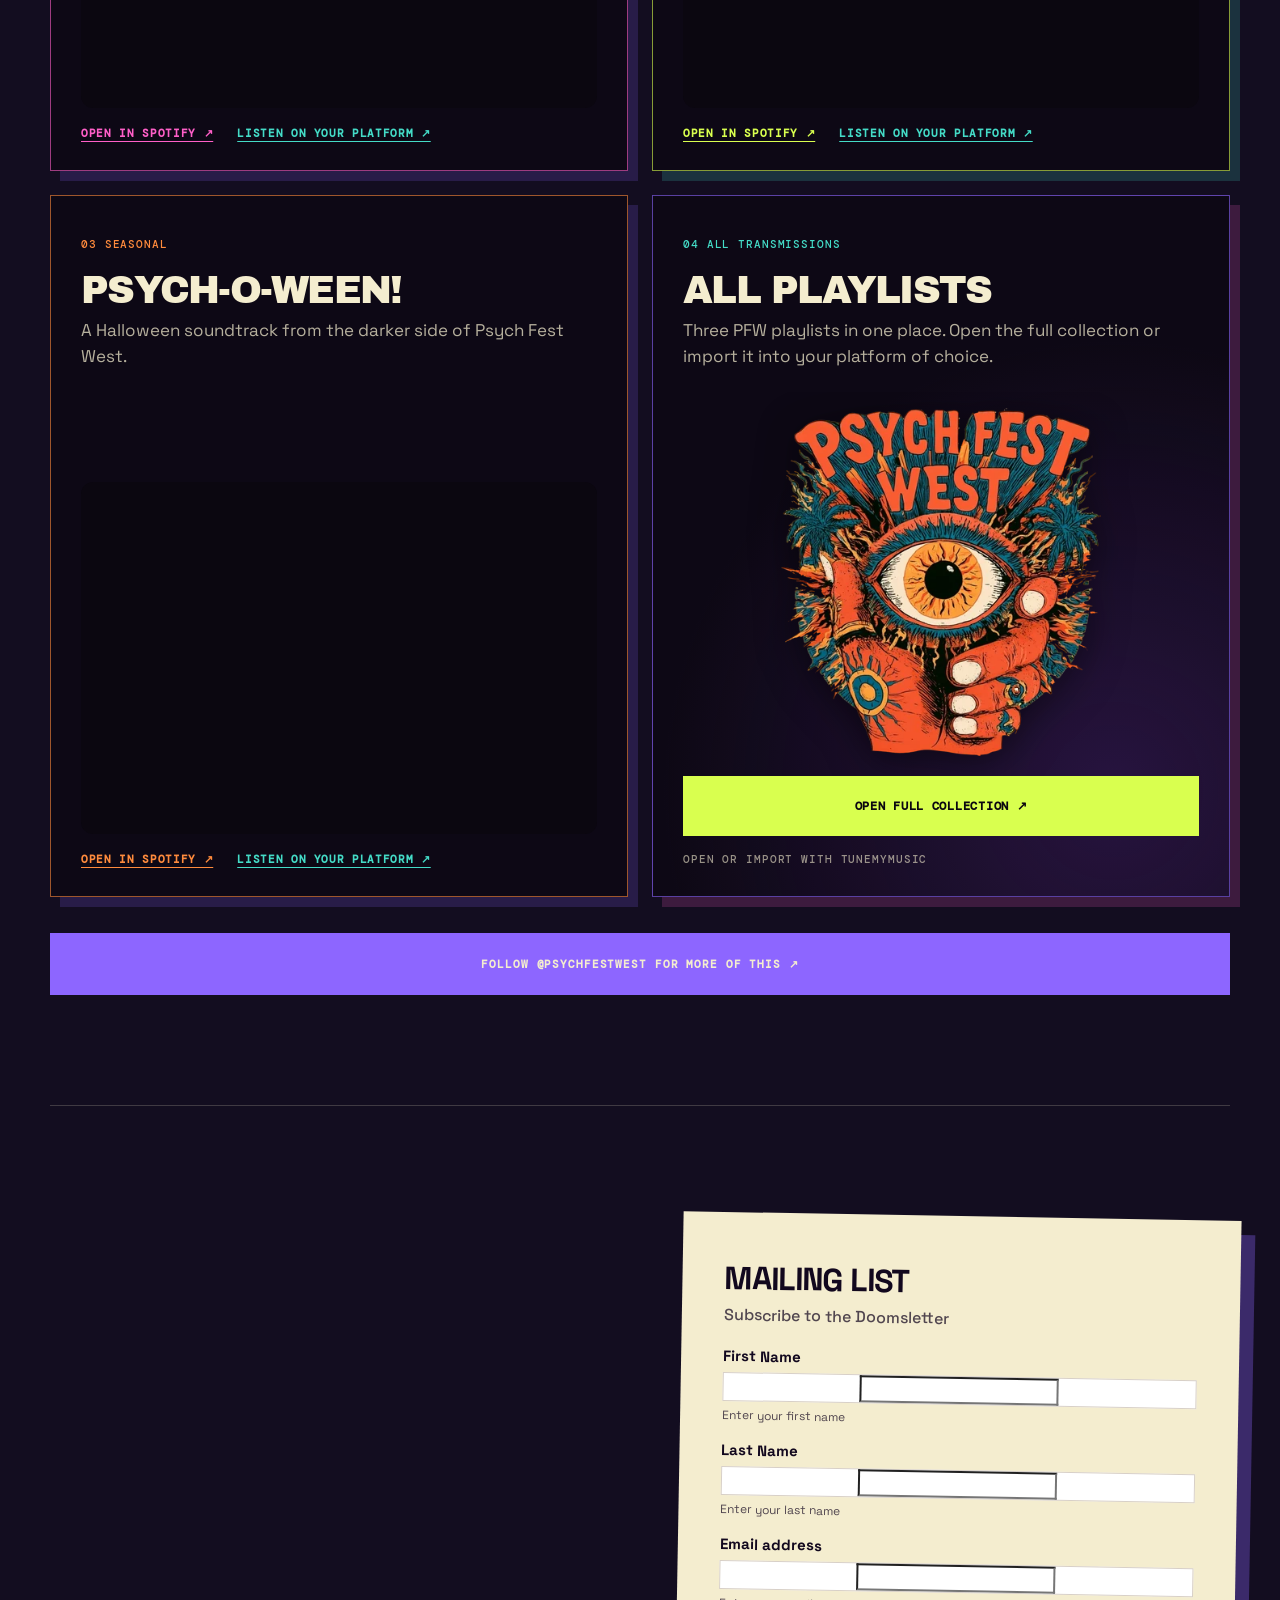
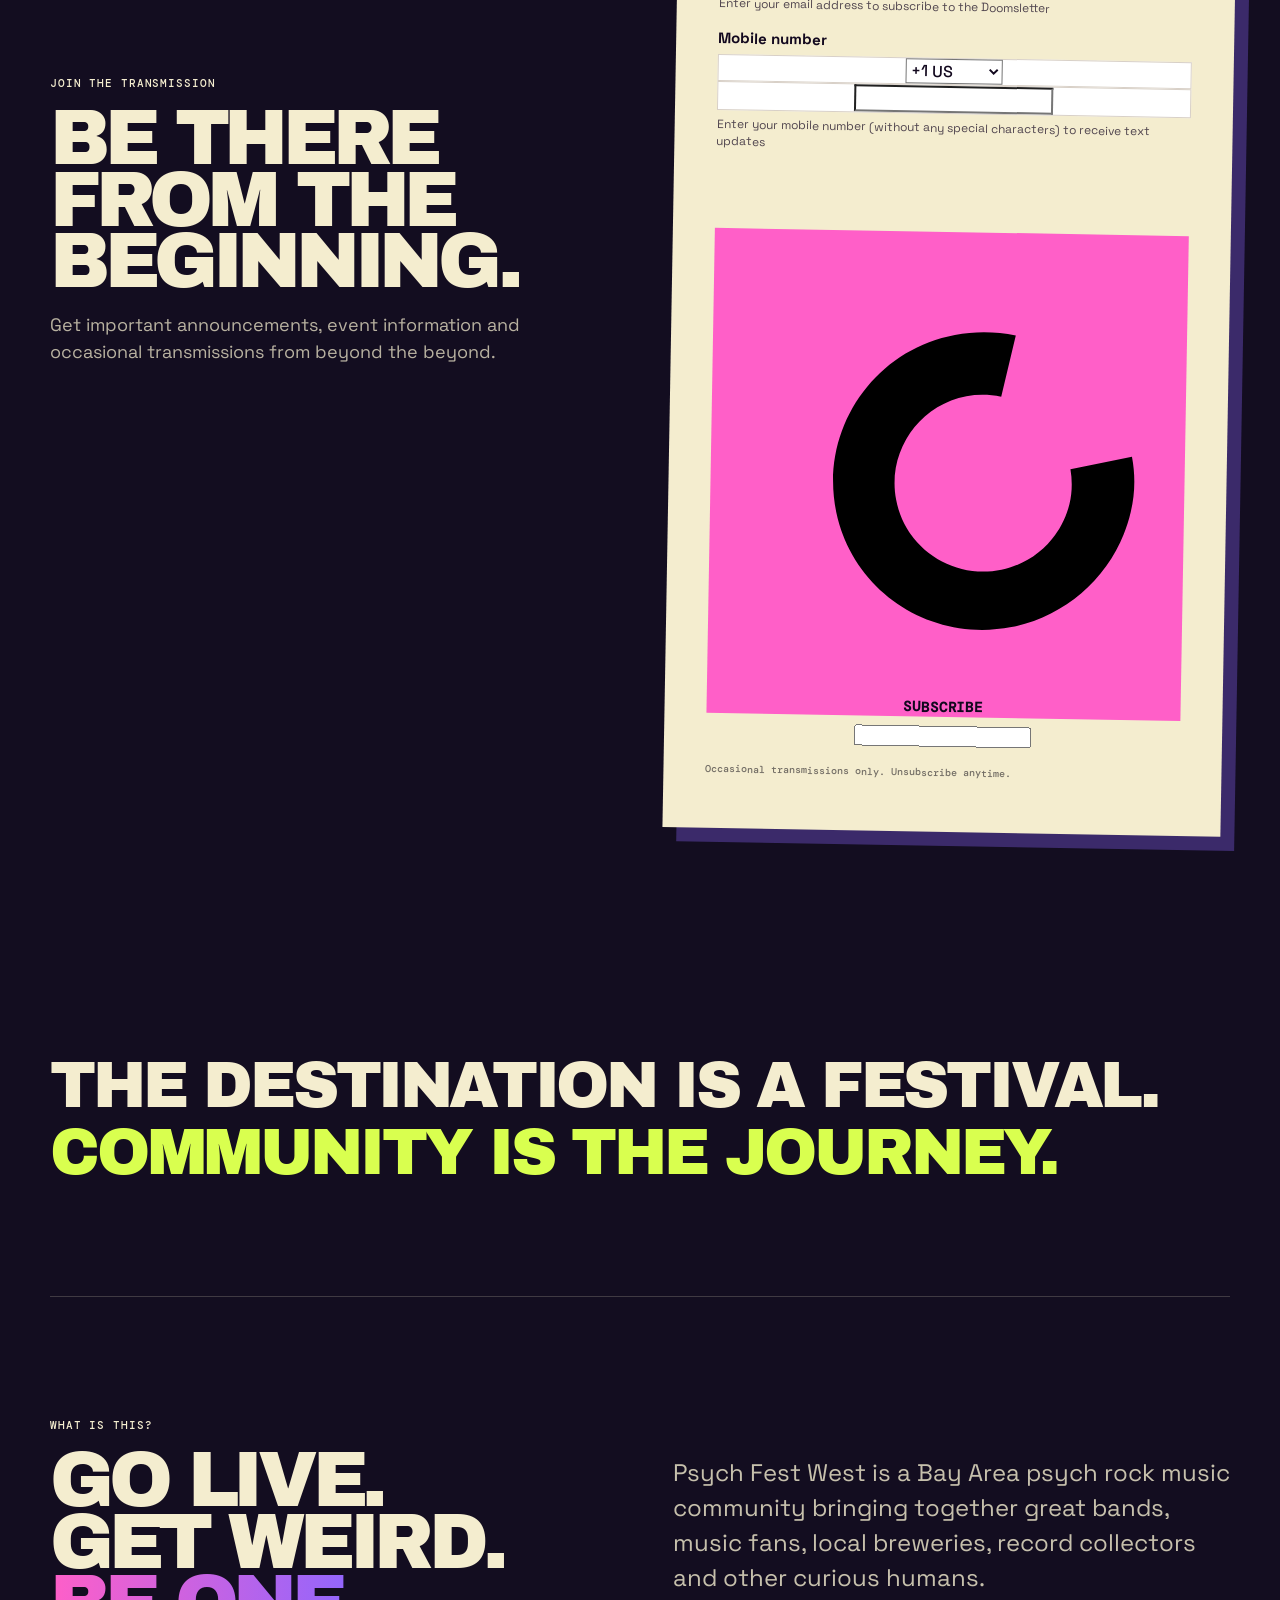
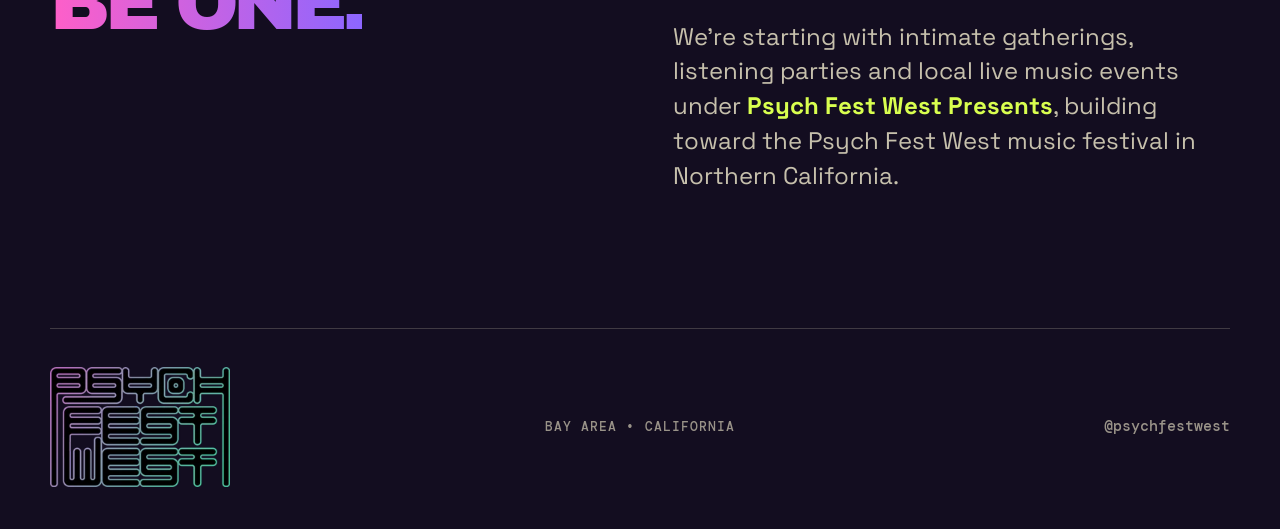
==== commit 26f18fa7: "Update Halloween playlist description" ====
--- a/index.html
+++ b/index.html
@@ -91,7 +91,7 @@
     <article class="playlist-card halloween">
       <p class="eyebrow spooky">03 SEASONAL</p>
       <h3>PSYCH-O-WEEN!</h3>
-      <p>A Halloween soundtrack from the stranger side of Psych Fest West.</p>
+      <p>A Halloween soundtrack from the darker side of Psych Fest West.</p>
       <div class="spotify-embed">
         <iframe src="https://open.spotify.com/embed/playlist/6AFWuvqppoFKTveqXZCKiC?utm_source=generator" title="Psych Fest West Halloween Spooktacular Spotify playlist" loading="lazy" allow="autoplay; clipboard-write; encrypted-media; fullscreen; picture-in-picture"></iframe>
       </div>
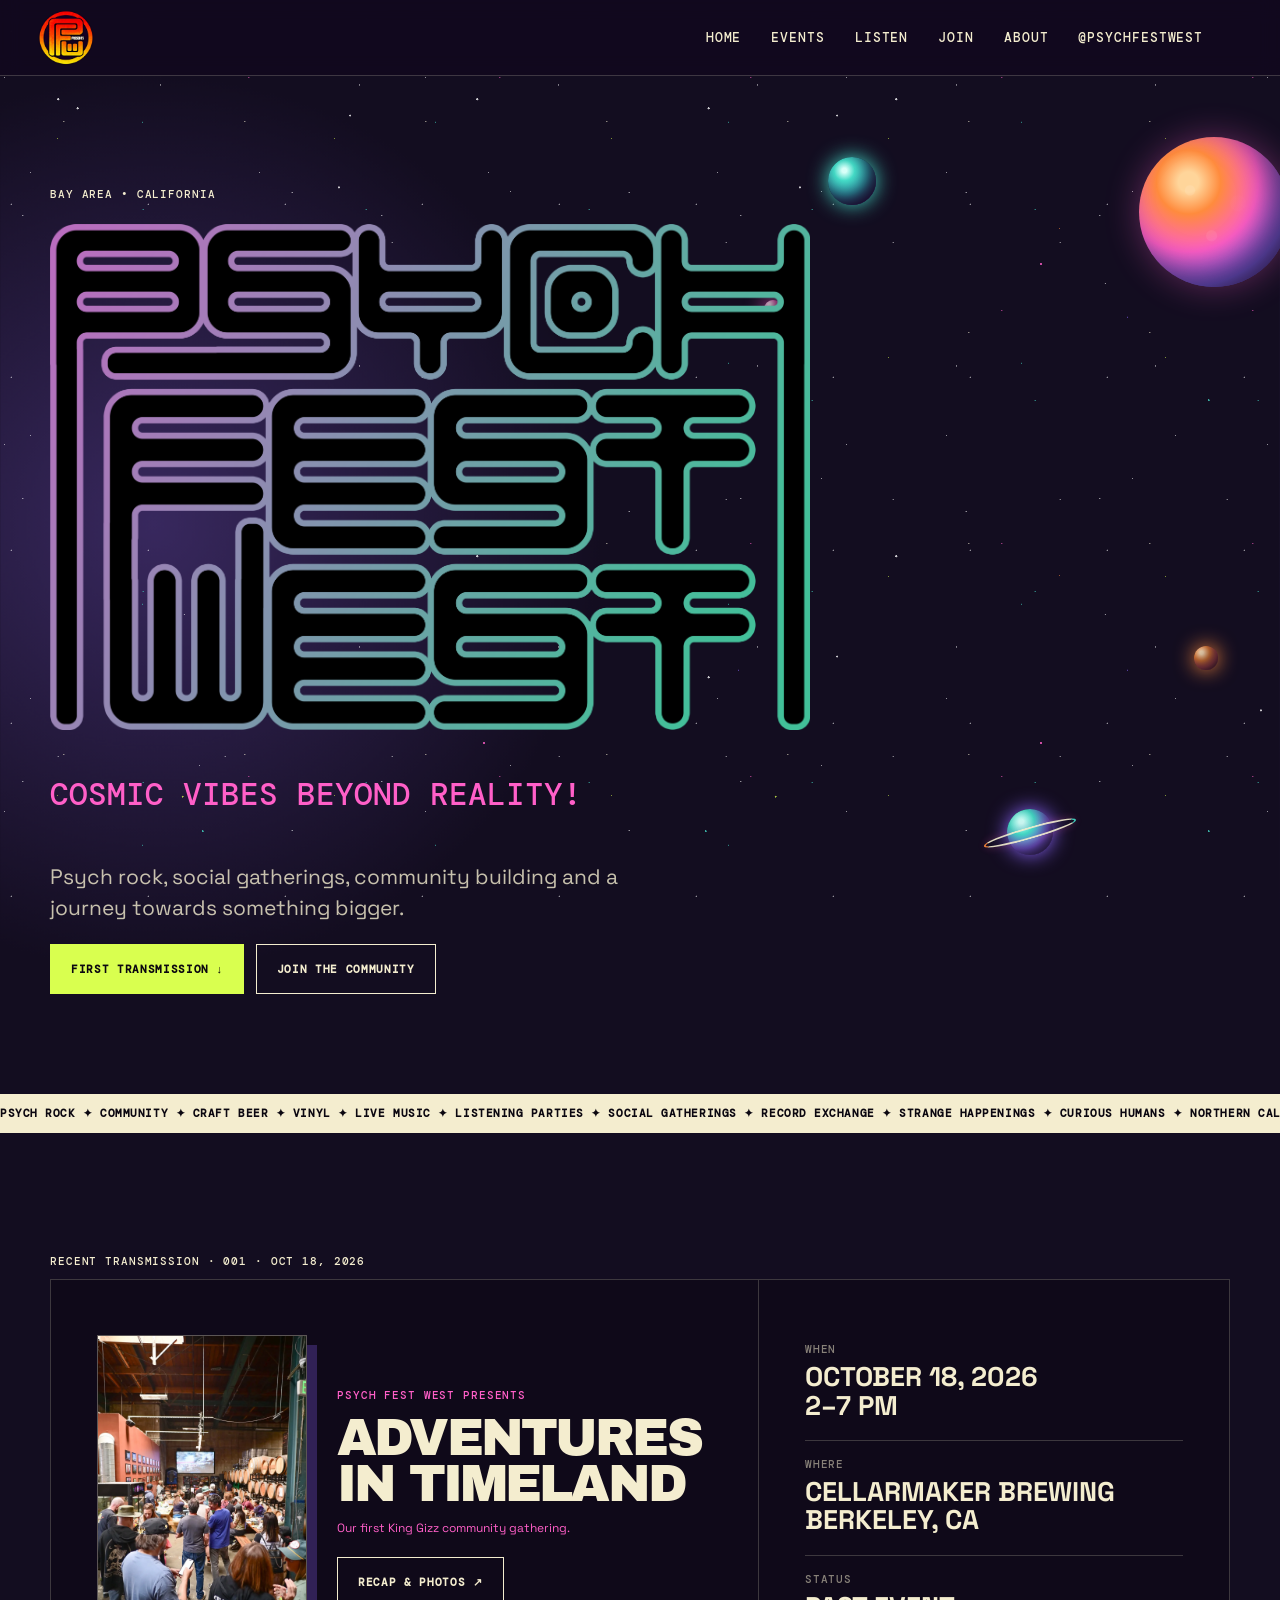
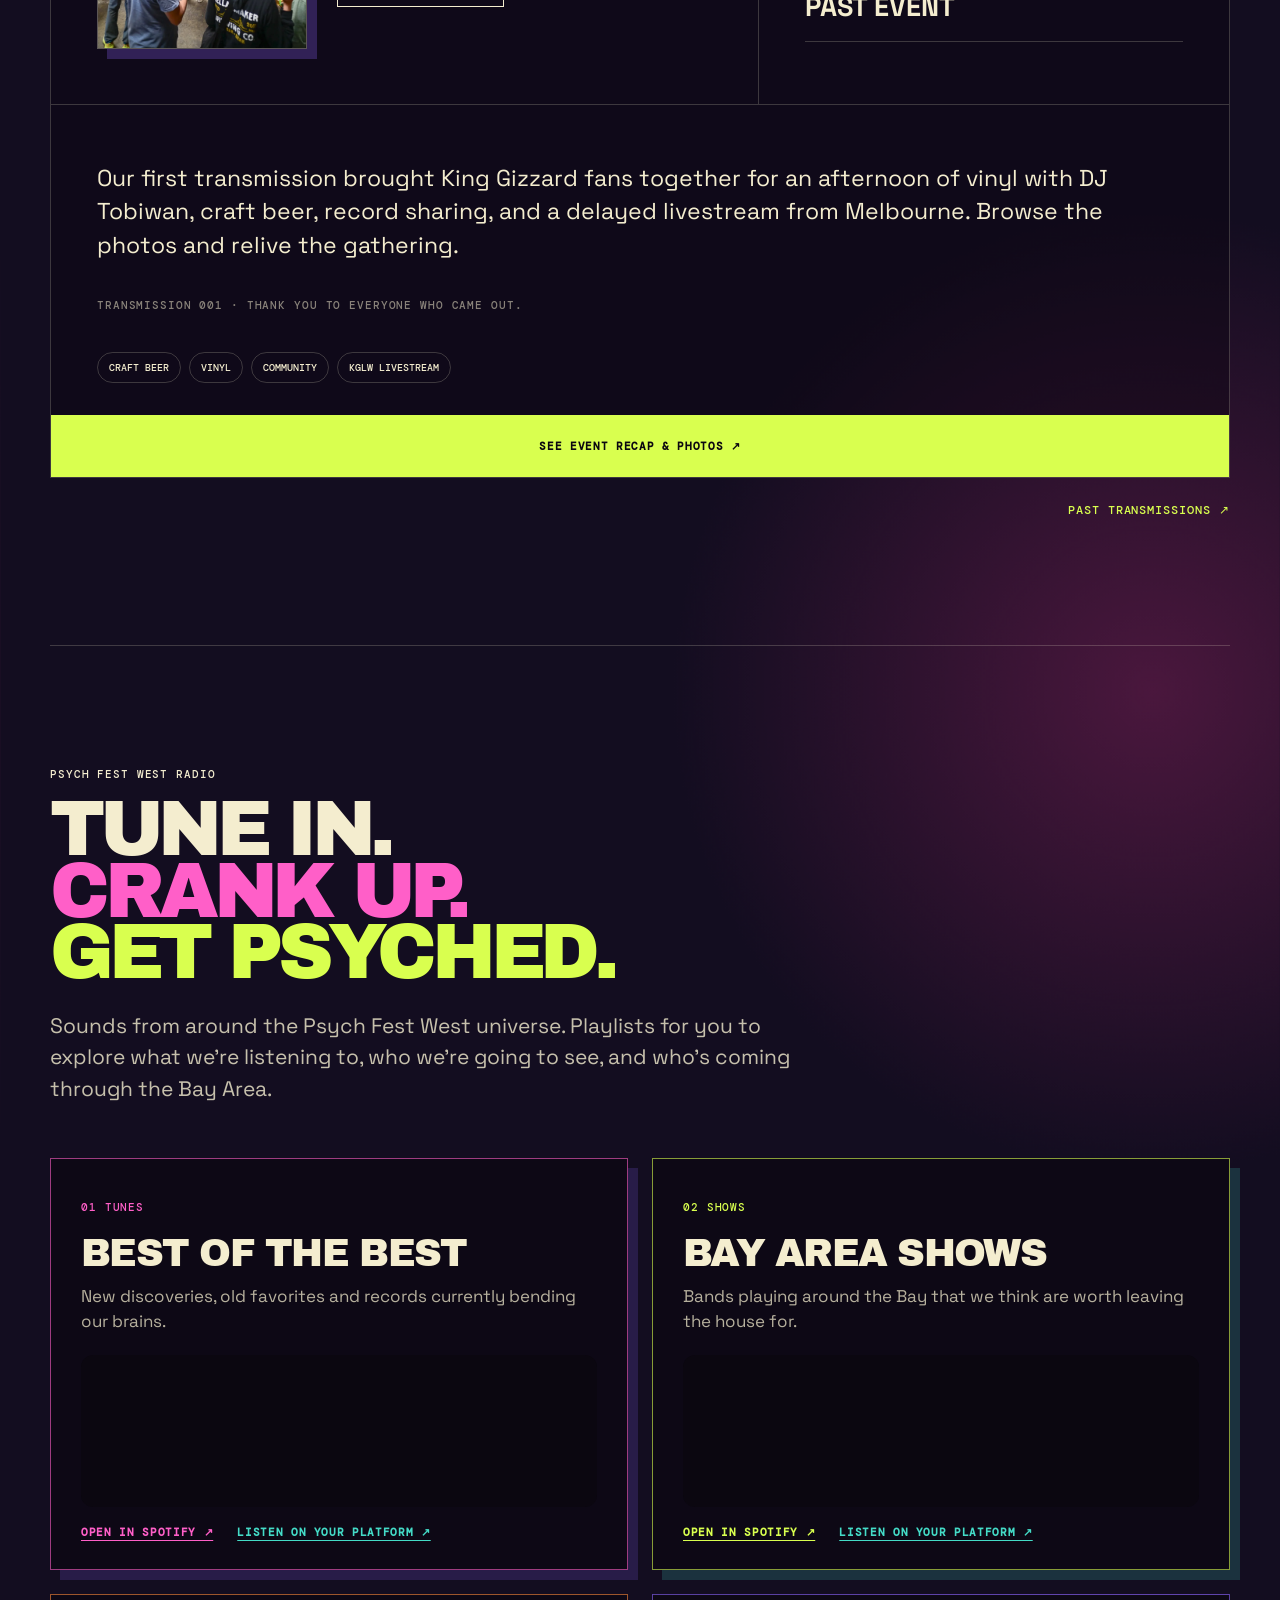
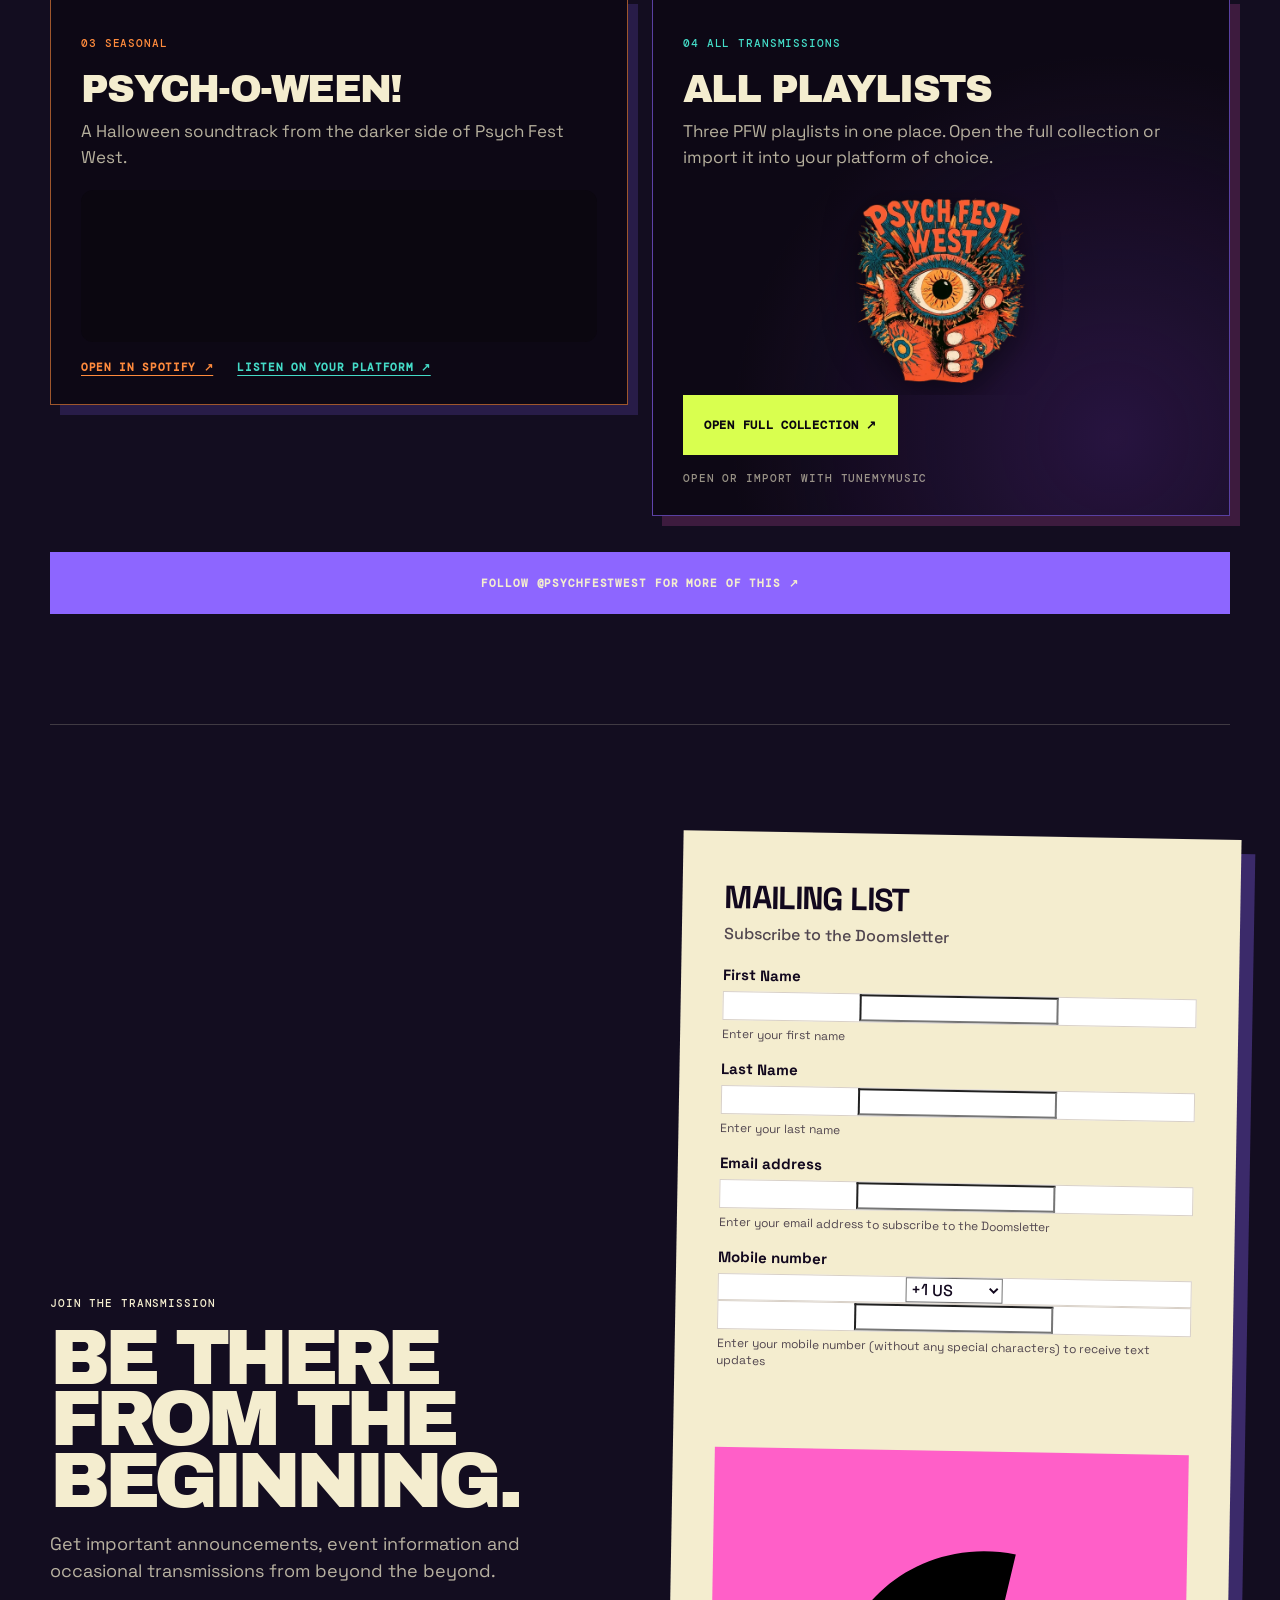
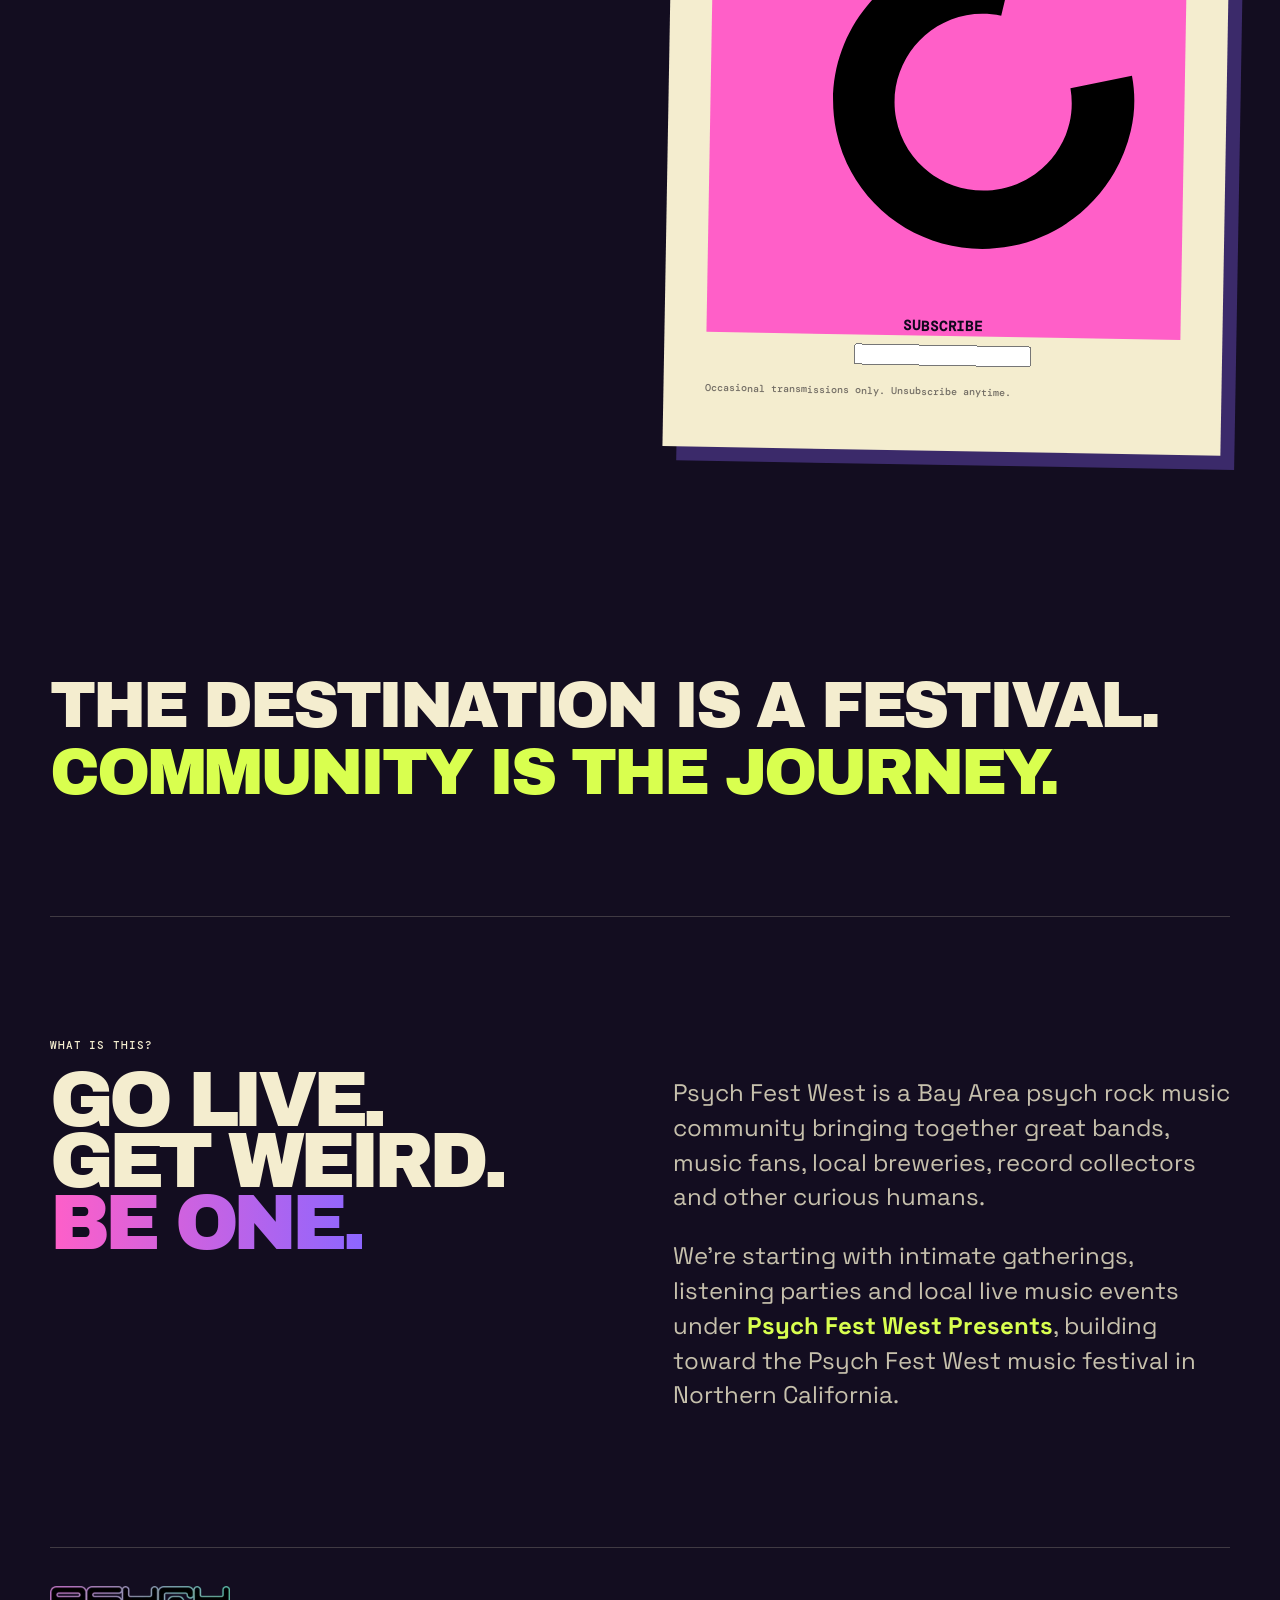
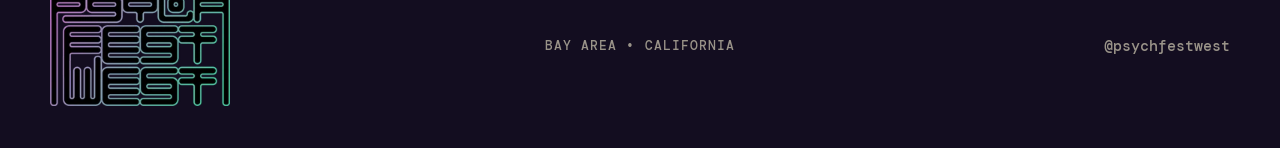
==== commit 63107fc8: "Place collection artwork and larger CTA side by side" ====
--- a/index.html
+++ b/index.html
@@ -102,9 +102,13 @@
       <p class="eyebrow collection-label">04 ALL TRANSMISSIONS</p>
       <h3>ALL PLAYLISTS</h3>
       <p>Three PFW playlists in one place. Open the full collection or import it into your platform of choice.</p>
-      <div class="playlist-collection-art"><img src="images/pfw-playlist-collection.webp" alt="Psych Fest West playlist collection artwork" loading="lazy"></div>
-      <a class="btn primary full collection-cta" href="https://www.tunemymusic.com/share/OsJhCO4FXD" target="_blank" rel="noopener noreferrer">OPEN FULL COLLECTION ↗</a>
-      <small class="collection-note">Open or import with TuneMyMusic</small>
+      <div class="collection-feature">
+        <div class="playlist-collection-art"><img src="images/pfw-playlist-collection.webp" alt="Psych Fest West playlist collection artwork" loading="lazy"></div>
+        <div class="collection-action">
+          <a class="btn primary collection-cta" href="https://www.tunemymusic.com/share/OsJhCO4FXD" target="_blank" rel="noopener noreferrer">OPEN FULL COLLECTION ↗</a>
+          <small class="collection-note">Open or import with TuneMyMusic</small>
+        </div>
+      </div>
     </article>
   </div>
 
--- a/style.css
+++ b/style.css
@@ -240,7 +240,7 @@
 /* Listen: two-by-two desktop grid, one-column mobile. */
 .playlist-grid.playlist-four-grid{grid-template-columns:repeat(2,minmax(0,1fr))}
 .playlist-four-grid .playlist-card{display:flex;flex-direction:column}
-.playlist-four-grid .spotify-embed{margin-top:auto}
+.playlist-four-grid .spotify-embed{margin-top:0}
 .playlist-actions{display:flex;flex-wrap:wrap;align-items:center;column-gap:24px;row-gap:3px}
 .playlist-actions .playlist-link{font-size:11px}
 .universal-link{color:#44dbc7}
@@ -259,3 +259,24 @@
 .playlist-collection-art img{display:block;width:min(100%,320px);max-height:352px;height:auto;object-fit:contain;filter:drop-shadow(0 8px 18px #0008)}
 .playlist-collection .collection-cta{margin-top:auto}
 @media(max-width:980px){.playlist-collection-art img{max-height:300px}}
+
+
+/* Align the copy-to-player spacing across all three playlist cards. */
+.playlist-four-grid .playlist-card>p:not(.eyebrow){min-height:0;margin-bottom:20px}
+.playlist-four-grid .playlist-card h3{margin-bottom:12px}
+.playlist-four-grid .playlist-card .playlist-actions{margin-top:auto;padding-top:4px}
+/* Keep the collection artwork in proportion to the neighboring player. */
+.playlist-four-grid .playlist-collection-art{flex:1;min-height:0;padding:8px 0 12px}
+.playlist-four-grid .playlist-collection-art img{width:min(100%,250px);max-height:246px}
+@media(max-width:980px){.playlist-four-grid .playlist-collection-art img{max-height:220px}}
+
+
+/* Compact Spotify cards: no equal-height stretching or spacer pushing players down. */
+.playlist-grid.playlist-four-grid{align-items:start}
+.playlist-four-grid .playlist-card{height:auto;align-self:start}
+.playlist-four-grid .spotify-embed iframe{height:152px}
+.playlist-four-grid .playlist-card .playlist-actions{margin-top:0;padding-top:0}
+.playlist-four-grid .playlist-collection-art{flex:0 0 auto;min-height:0;padding:8px 0 12px}
+.playlist-four-grid .playlist-collection-art img{width:min(100%,185px);max-height:185px}
+.playlist-four-grid .playlist-collection .collection-cta{margin-top:0}
+@media(max-width:980px){.playlist-four-grid .spotify-embed iframe{height:152px}}
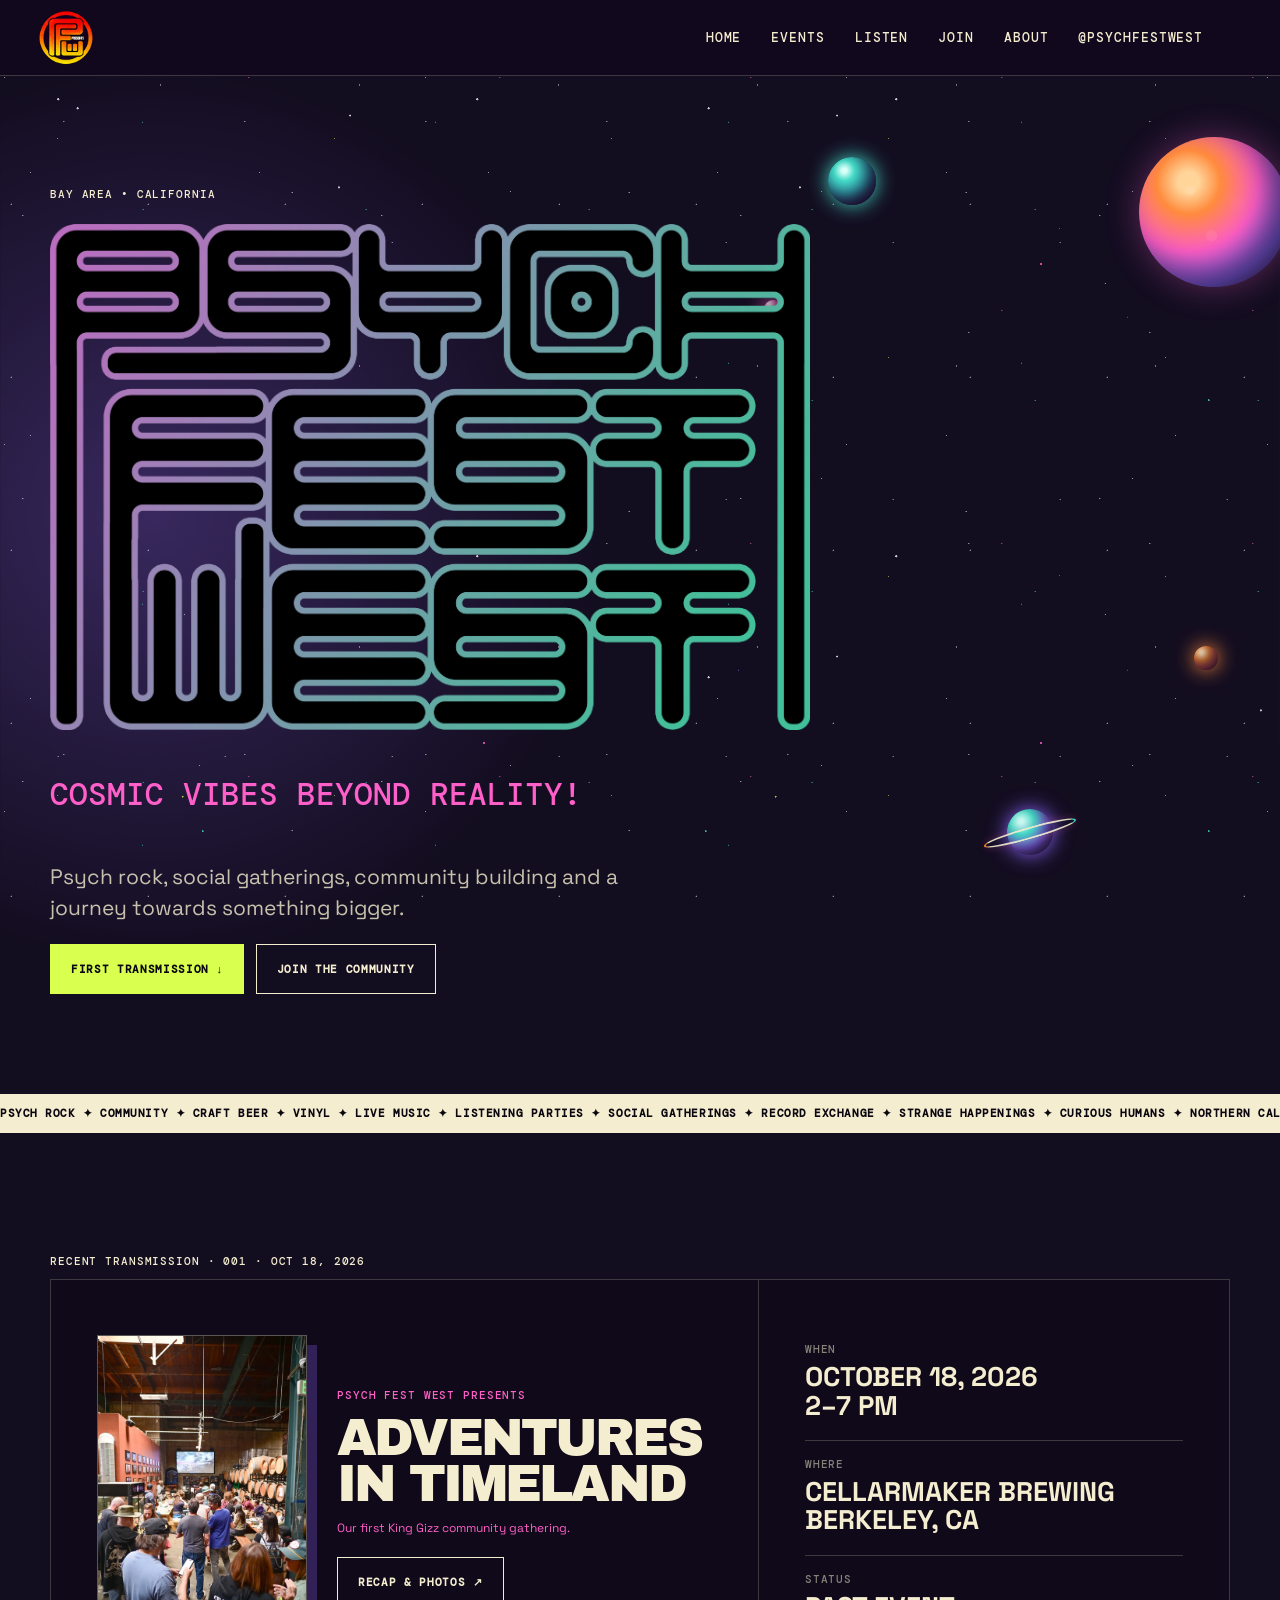
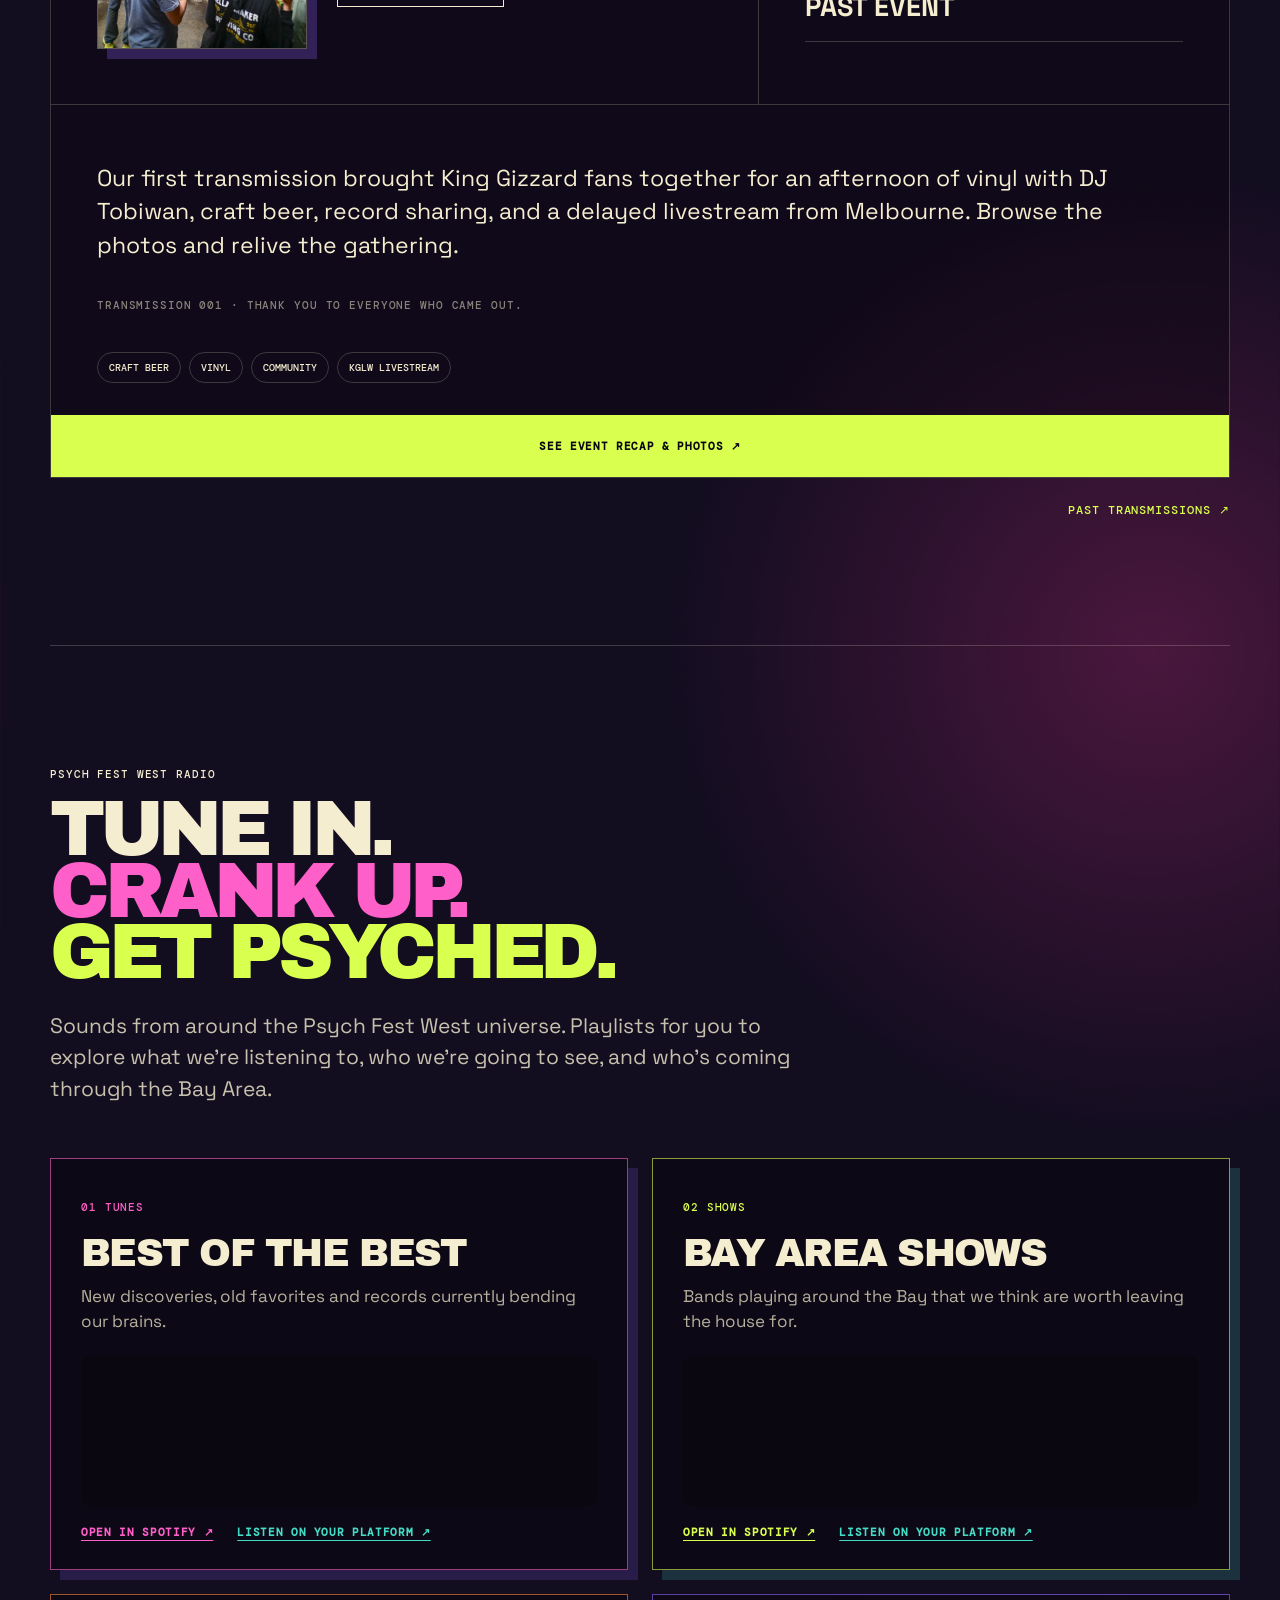
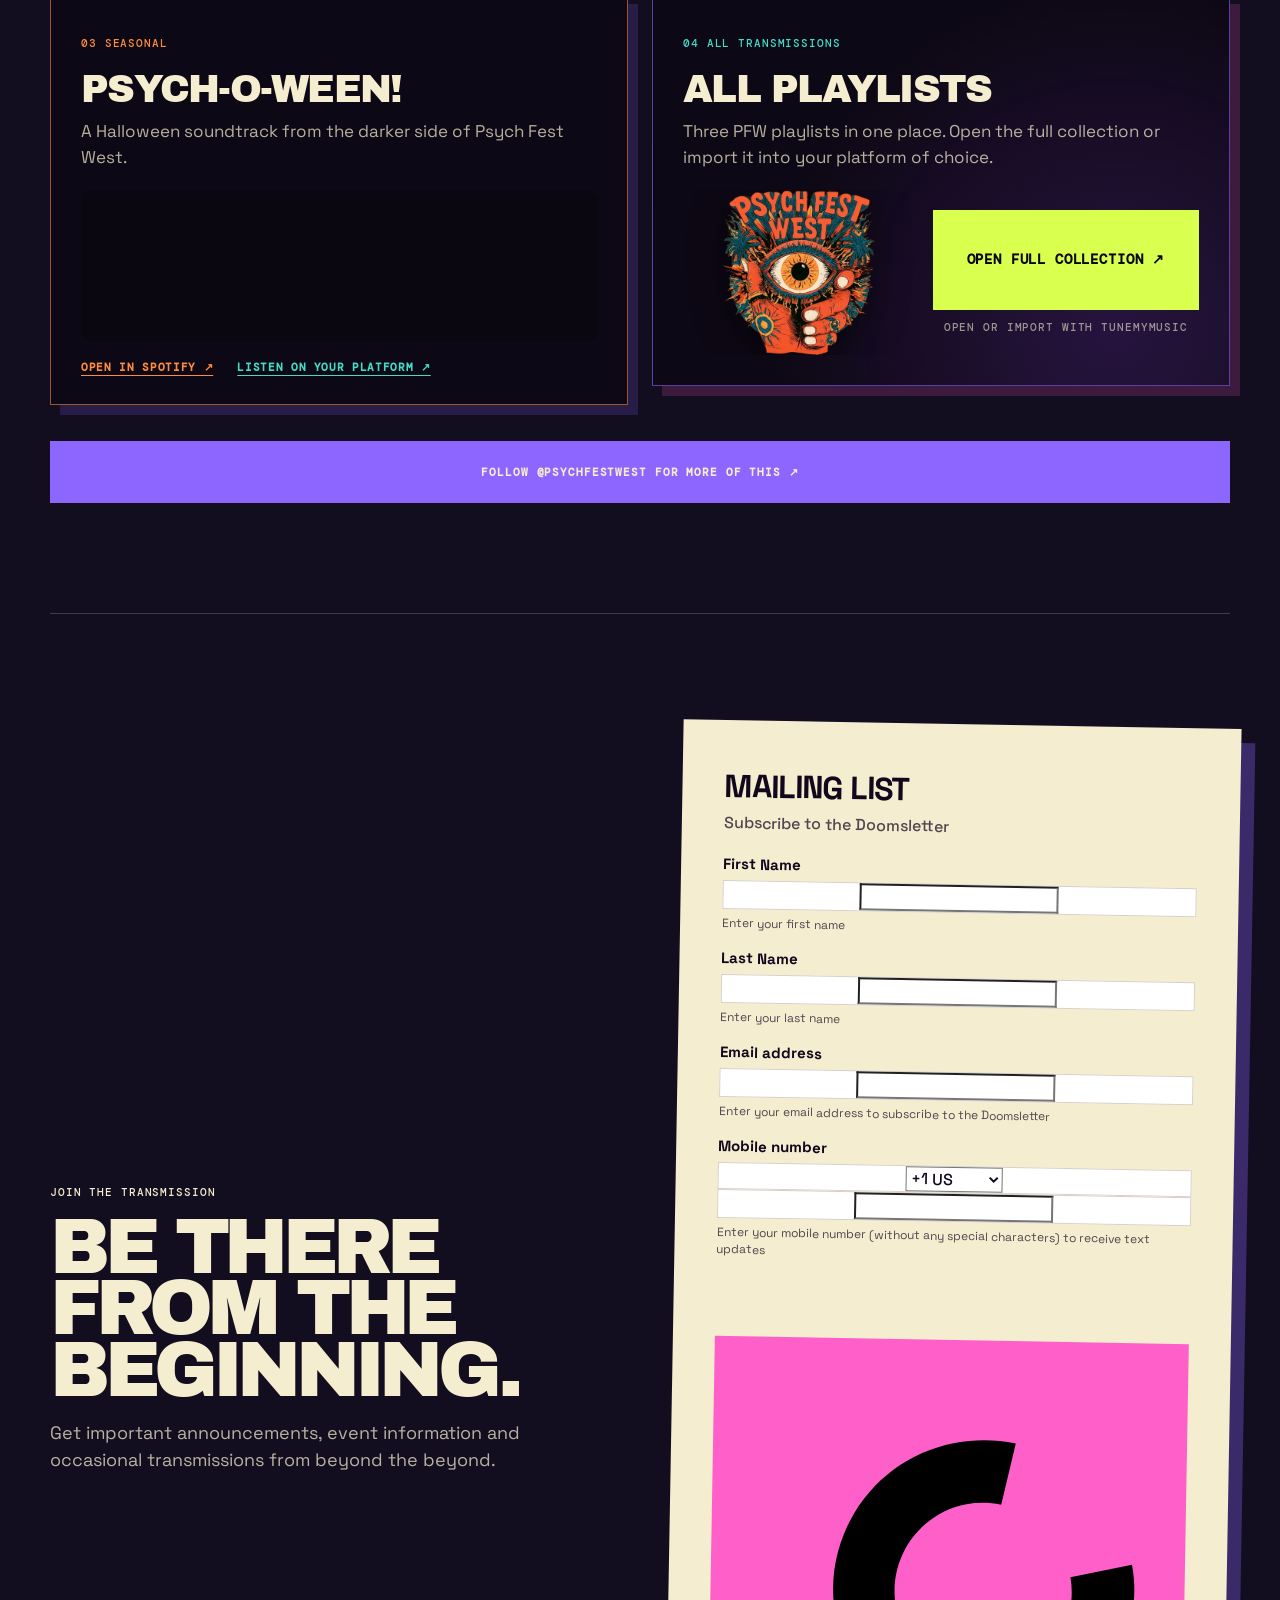
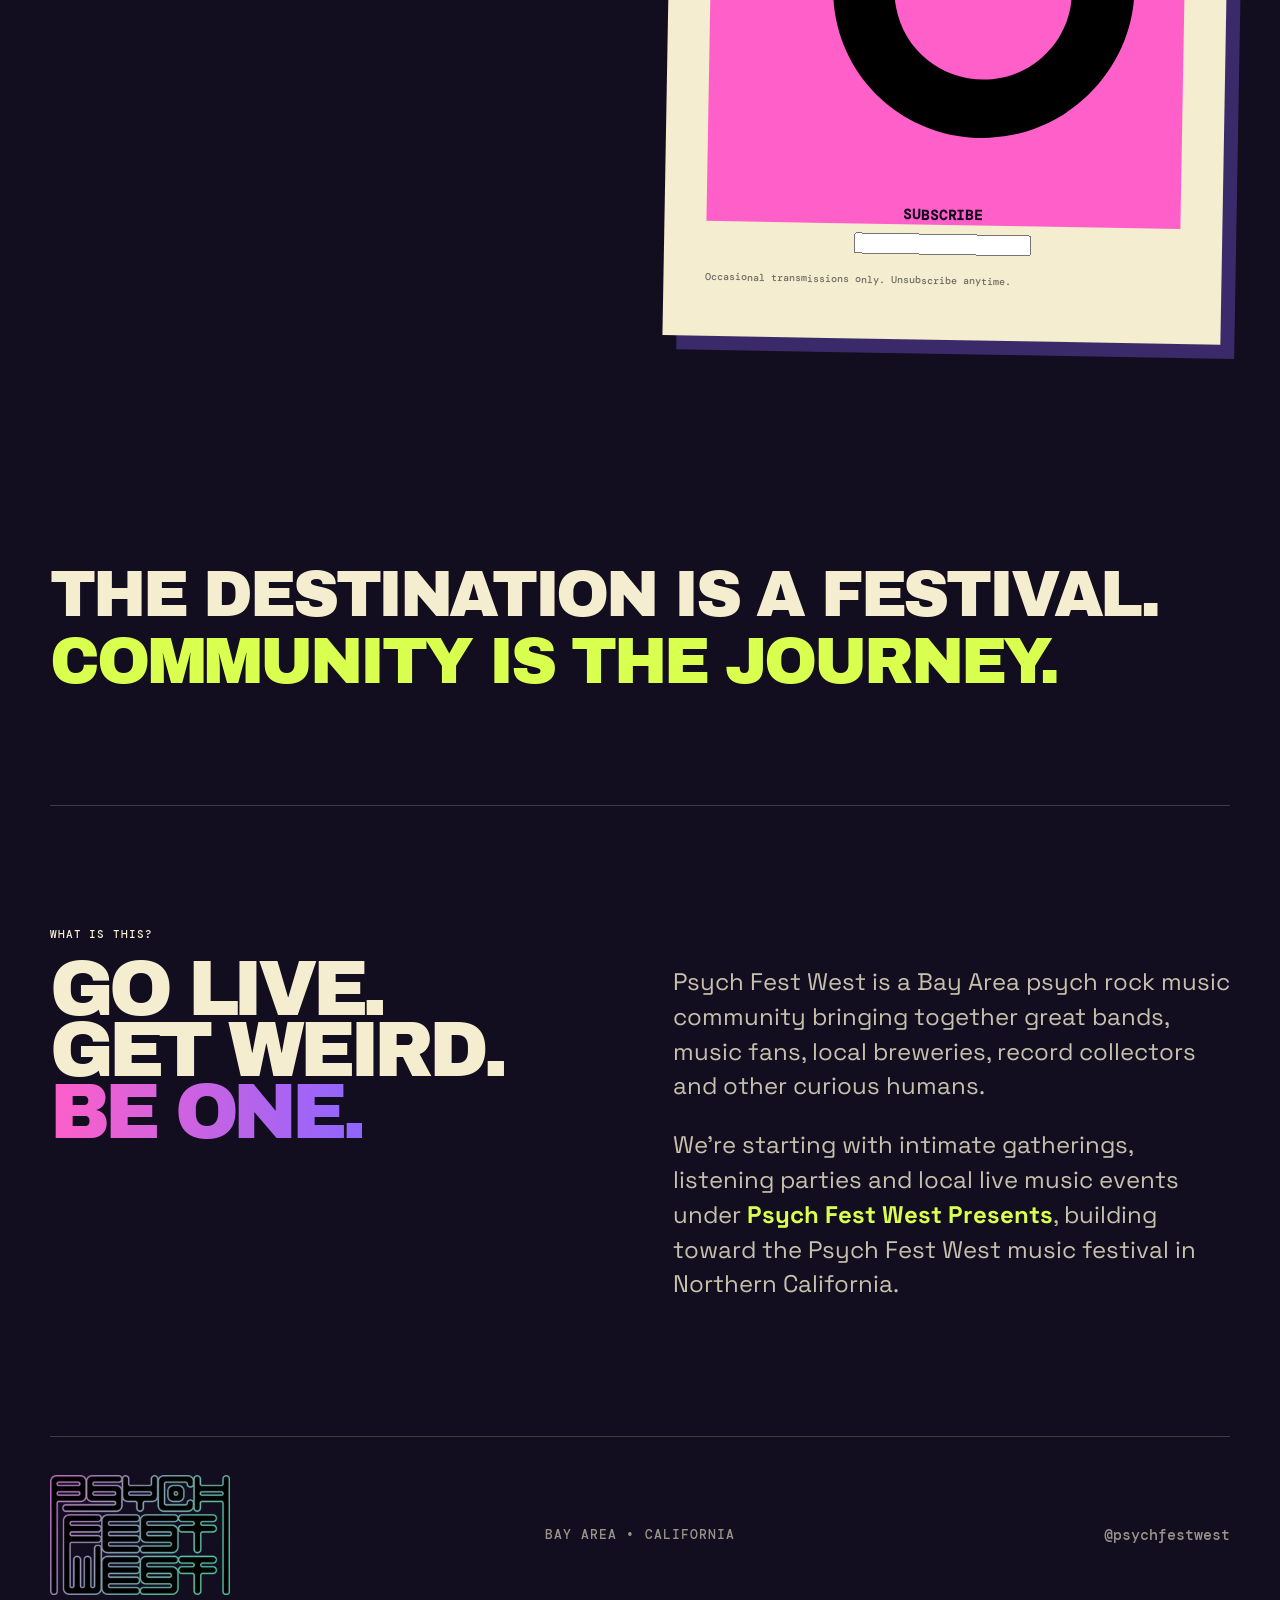
==== commit bff23e60: "Force refreshed playlist CSS and reliably align collection art with CTA" ====
--- a/index.html
+++ b/index.html
@@ -7,7 +7,7 @@
 <link rel="preconnect" href="https://fonts.googleapis.com">
 <link rel="preconnect" href="https://fonts.gstatic.com" crossorigin>
 <link href="https://fonts.googleapis.com/css2?family=Archivo+Black&family=DM+Mono:wght@400;500&family=Space+Grotesk:wght@400;500;600;700&display=swap" rel="stylesheet">
-<link rel="stylesheet" href="style.css">
+<link rel="stylesheet" href="style.css?v=20261102-playlist-layout">
 <link rel="icon" type="image/png" href="images/pfw-brandmark-circle.png?v=1">
 
 <style>
@@ -102,10 +102,10 @@
       <p class="eyebrow collection-label">04 ALL TRANSMISSIONS</p>
       <h3>ALL PLAYLISTS</h3>
       <p>Three PFW playlists in one place. Open the full collection or import it into your platform of choice.</p>
-      <div class="collection-feature">
-        <div class="playlist-collection-art"><img src="images/pfw-playlist-collection.webp" alt="Psych Fest West playlist collection artwork" loading="lazy"></div>
+      <div class="collection-feature" style="display:grid;grid-template-columns:minmax(0,1fr) minmax(0,1.15fr);gap:18px;align-items:center;width:100%;">
+        <div class="playlist-collection-art" style="min-width:0;padding:0;display:flex;justify-content:center;align-items:center;"><img src="images/pfw-playlist-collection.webp" alt="Psych Fest West playlist collection artwork" loading="lazy"></div>
         <div class="collection-action">
-          <a class="btn primary collection-cta" href="https://www.tunemymusic.com/share/OsJhCO4FXD" target="_blank" rel="noopener noreferrer">OPEN FULL COLLECTION ↗</a>
+          <a class="btn primary collection-cta" style="display:flex;width:100%;min-height:100px;align-items:center;justify-content:center;padding:16px;text-align:center;" href="https://www.tunemymusic.com/share/OsJhCO4FXD" target="_blank" rel="noopener noreferrer">OPEN FULL COLLECTION ↗</a>
           <small class="collection-note">Open or import with TuneMyMusic</small>
         </div>
       </div>
--- a/style.css
+++ b/style.css
@@ -280,3 +280,17 @@
 .playlist-four-grid .playlist-collection-art img{width:min(100%,185px);max-height:185px}
 .playlist-four-grid .playlist-collection .collection-cta{margin-top:0}
 @media(max-width:980px){.playlist-four-grid .spotify-embed iframe{height:152px}}
+
+
+/* All Playlists: artwork and oversized collection action sit side by side. */
+.playlist-four-grid .collection-feature{display:grid;grid-template-columns:minmax(0,1fr) minmax(0,1.1fr);gap:18px;align-items:center;margin-top:0}
+.playlist-four-grid .collection-feature .playlist-collection-art{padding:0;min-width:0;justify-content:center}
+.playlist-four-grid .collection-feature .playlist-collection-art img{width:100%;max-width:175px;max-height:165px;object-fit:contain}
+.playlist-four-grid .collection-action{min-width:0;display:flex;flex-direction:column;gap:10px}
+.playlist-four-grid .collection-action .collection-cta{width:100%;min-height:110px;padding:18px;display:flex;align-items:center;justify-content:center;text-align:center;line-height:1.4;font-size:14px}
+.playlist-four-grid .collection-action .collection-note{margin:0;text-align:center;line-height:1.4}
+@media(max-width:500px){
+  .playlist-four-grid .collection-feature{grid-template-columns:1fr}
+  .playlist-four-grid .collection-feature .playlist-collection-art img{max-height:150px}
+  .playlist-four-grid .collection-action .collection-cta{min-height:76px}
+}
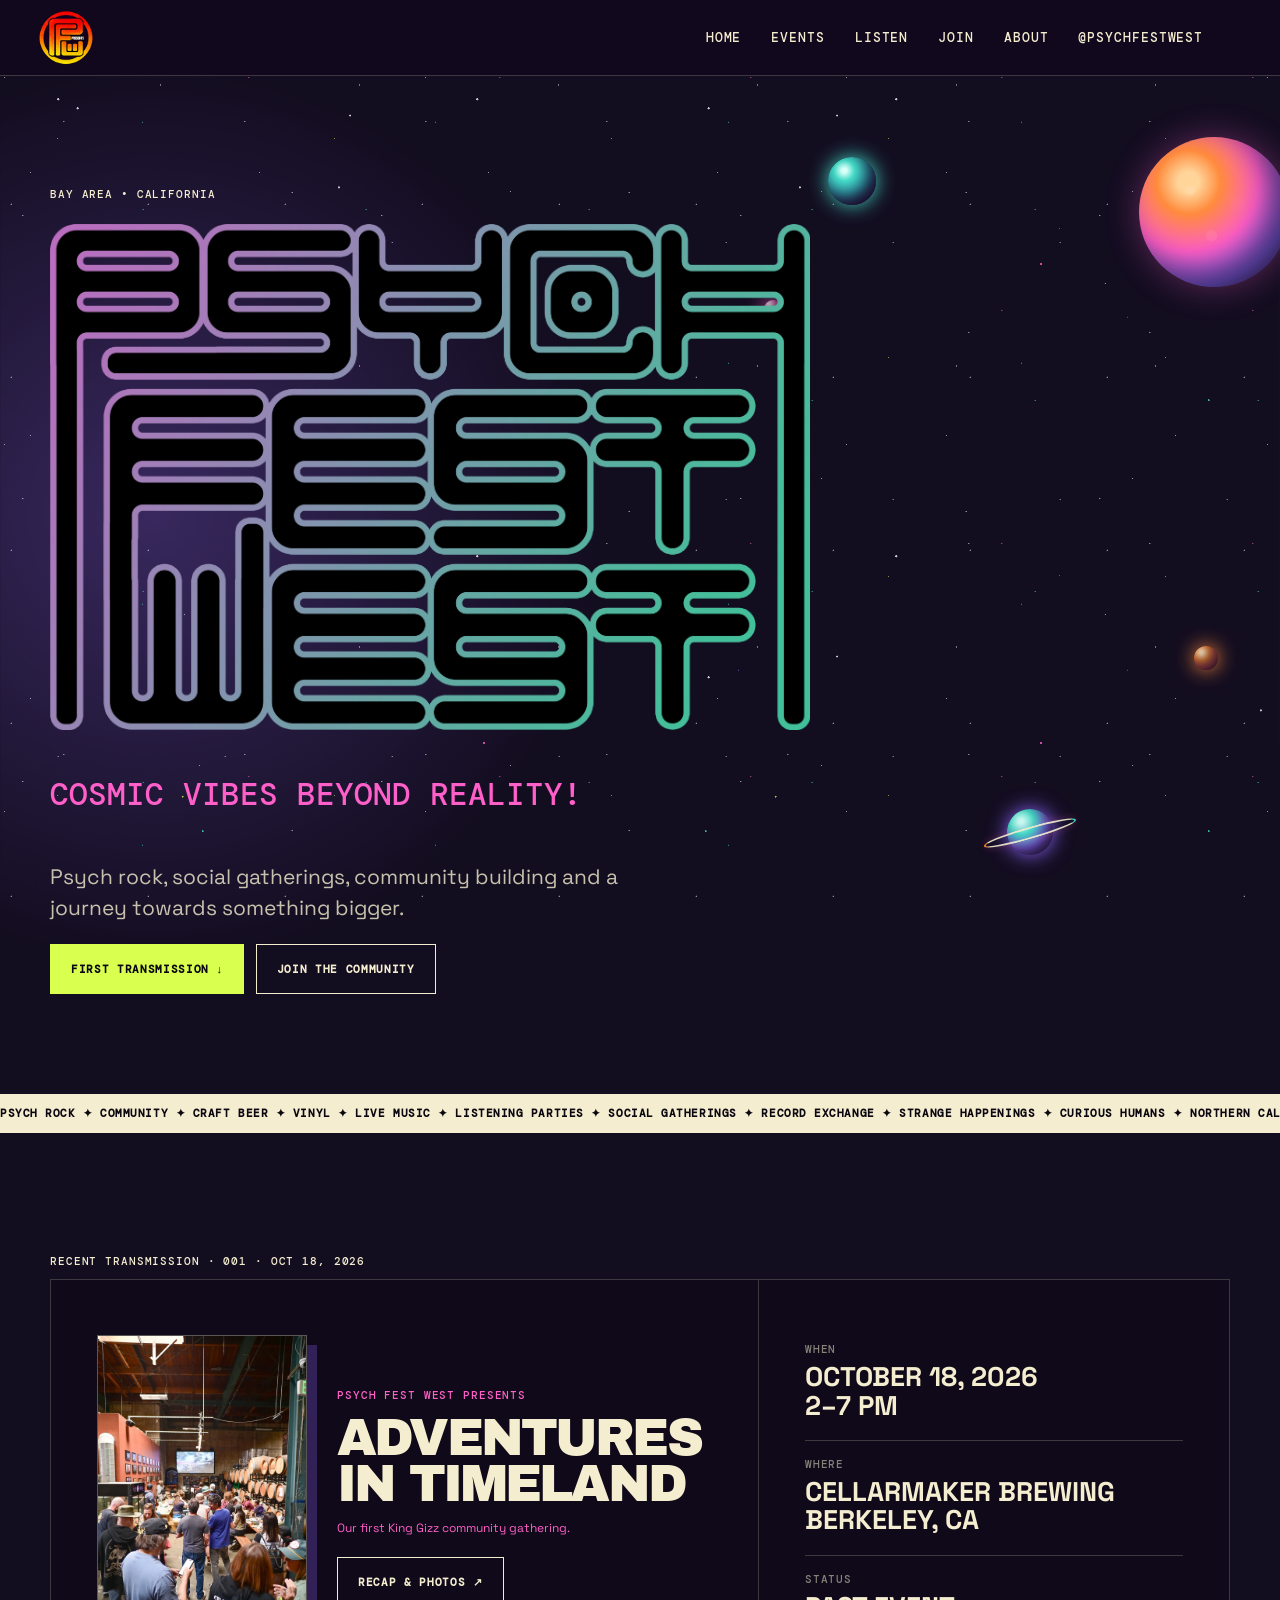
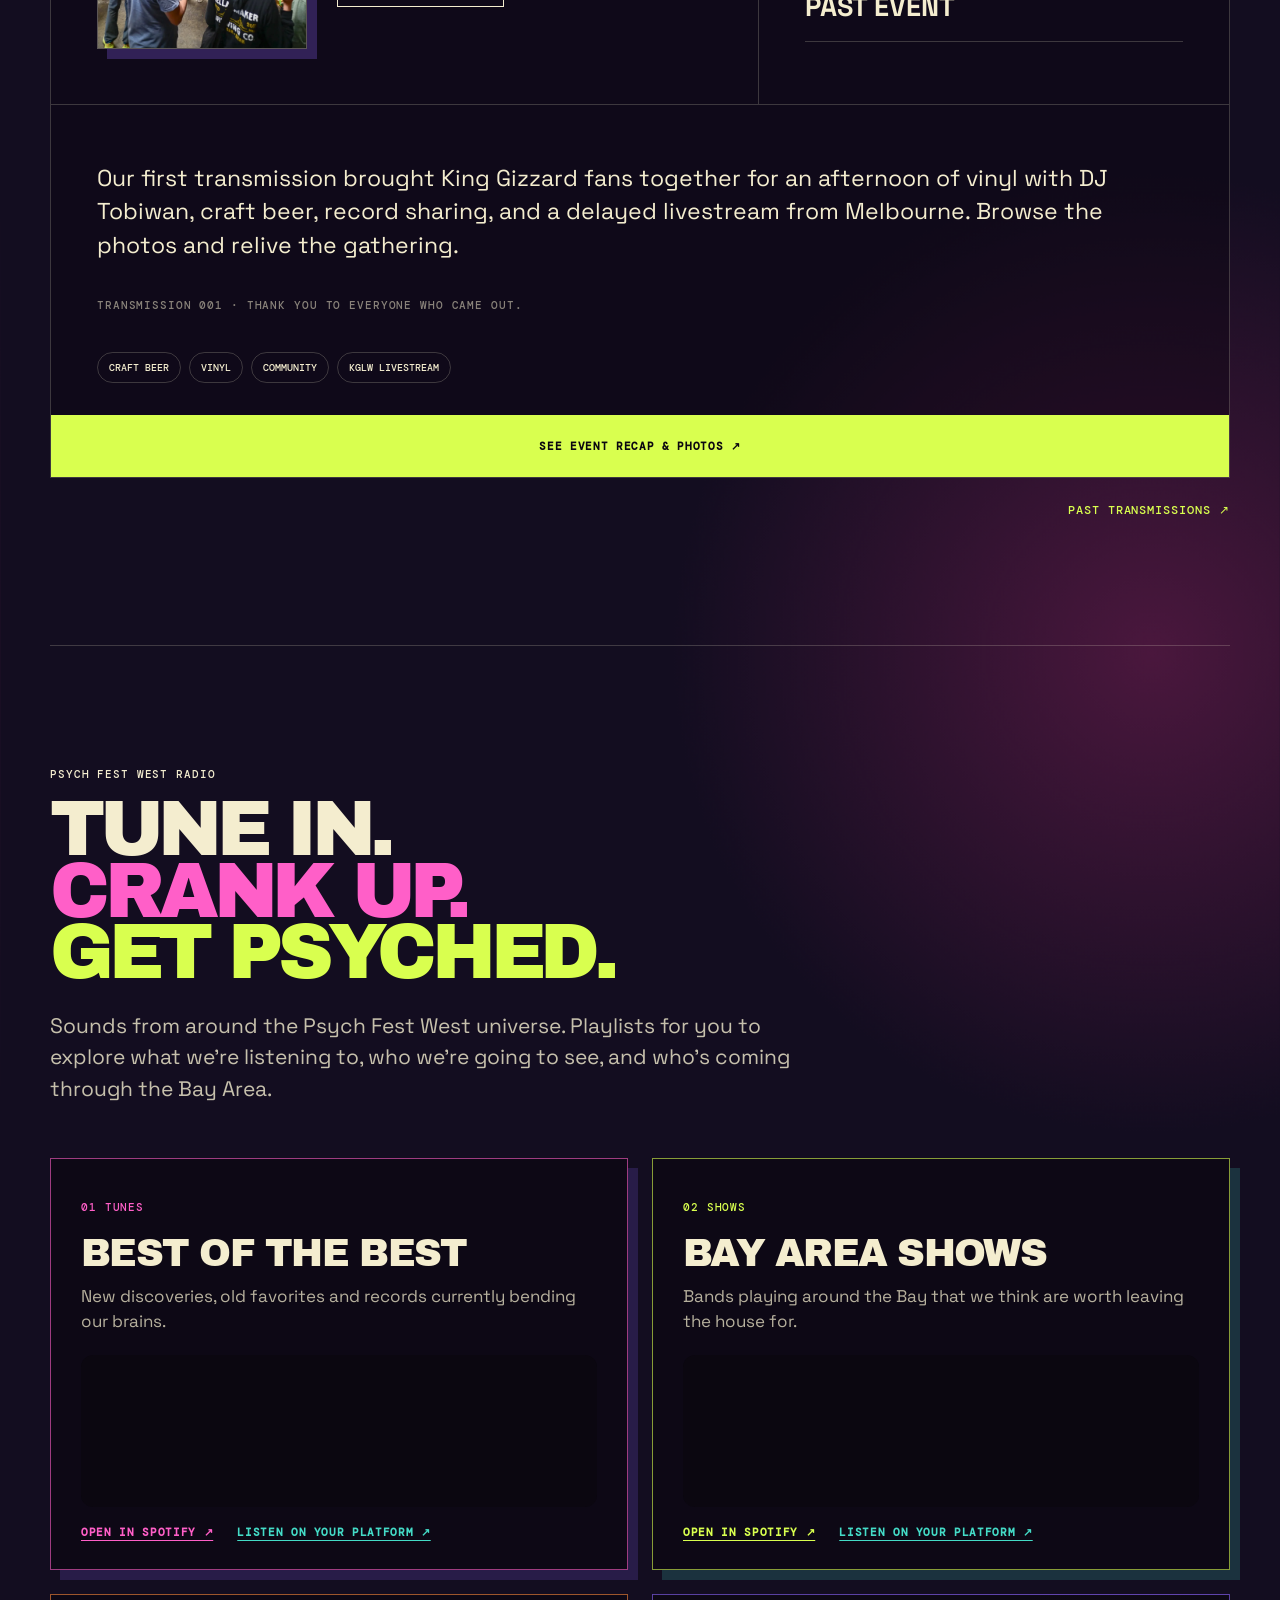
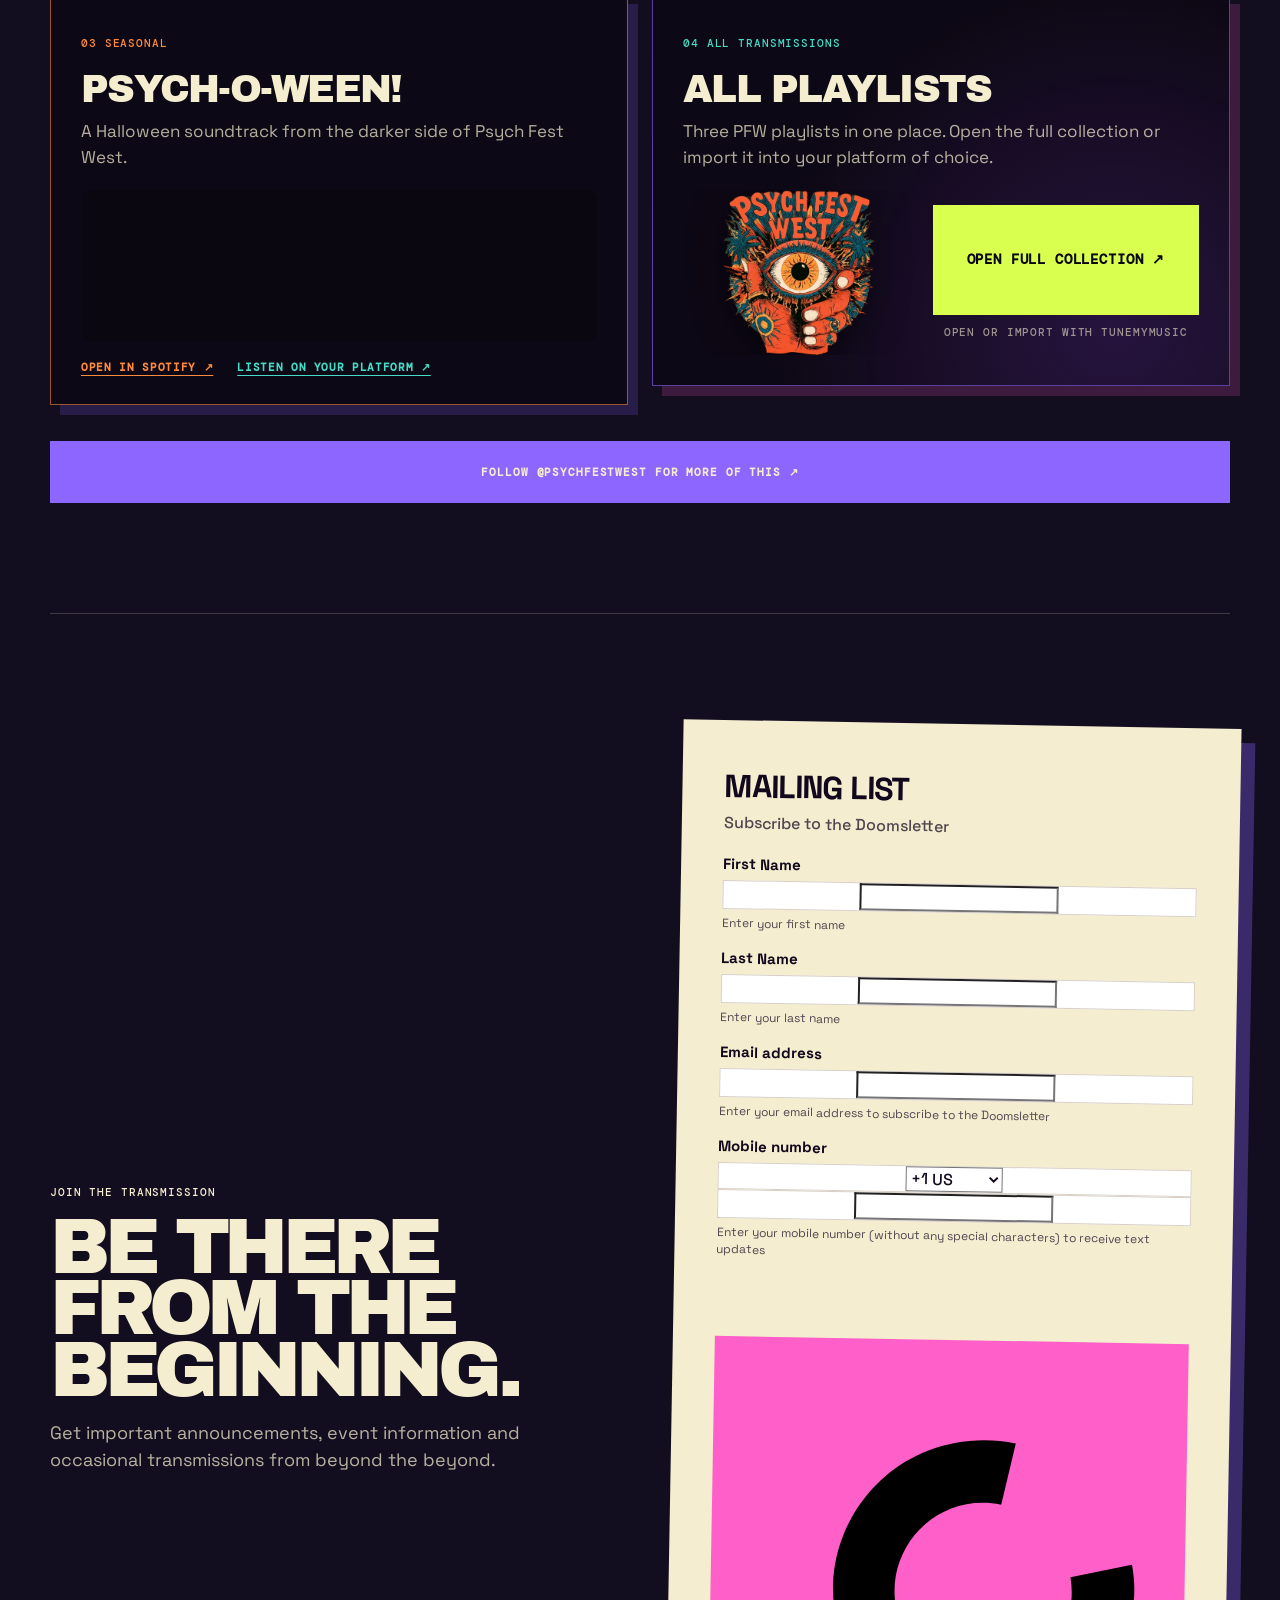
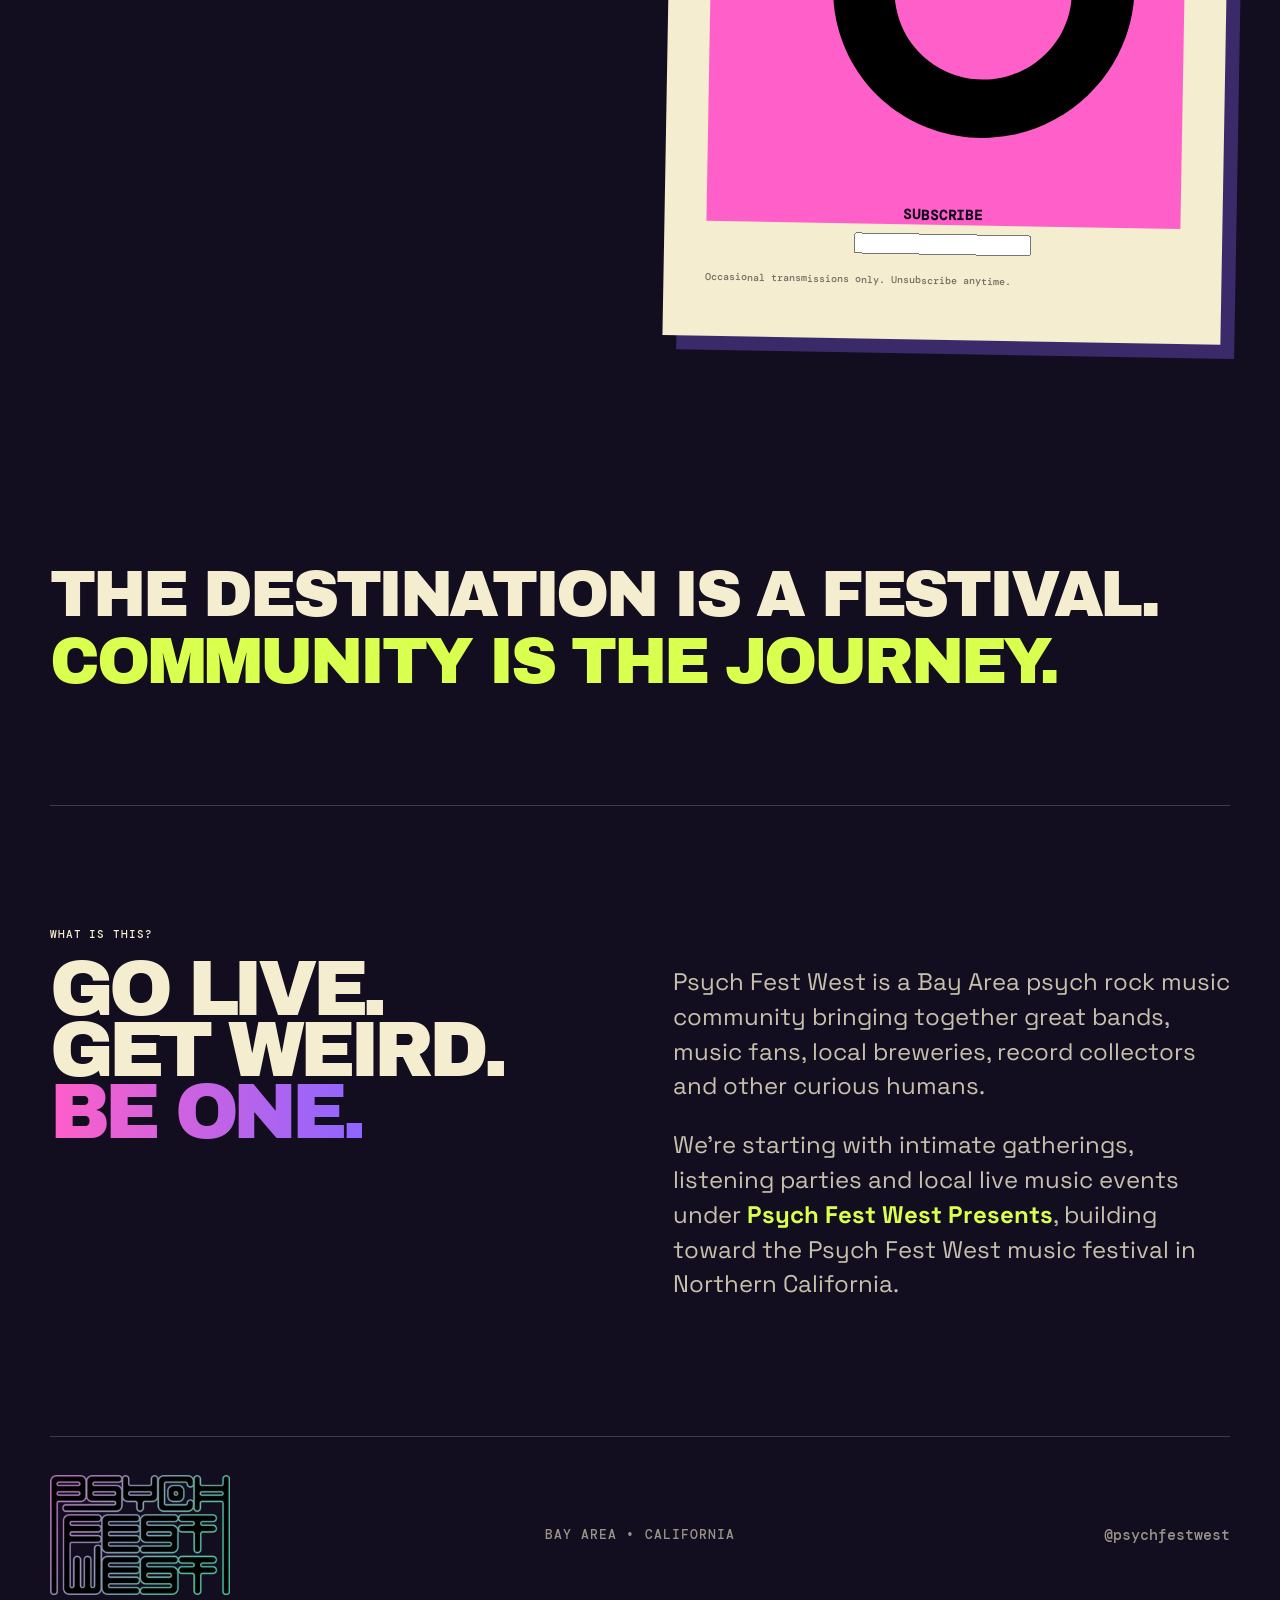
==== commit 209cf2c9: "Remove oversized inline playlist collection button sizing" ====
--- a/index.html
+++ b/index.html
@@ -7,7 +7,7 @@
 <link rel="preconnect" href="https://fonts.googleapis.com">
 <link rel="preconnect" href="https://fonts.gstatic.com" crossorigin>
 <link href="https://fonts.googleapis.com/css2?family=Archivo+Black&family=DM+Mono:wght@400;500&family=Space+Grotesk:wght@400;500;600;700&display=swap" rel="stylesheet">
-<link rel="stylesheet" href="style.css?v=20261102-playlist-layout">
+<link rel="stylesheet" href="style.css?v=20261102-playlist-layout-2">
 <link rel="icon" type="image/png" href="images/pfw-brandmark-circle.png?v=1">
 
 <style>
@@ -105,7 +105,7 @@
       <div class="collection-feature" style="display:grid;grid-template-columns:minmax(0,1fr) minmax(0,1.15fr);gap:18px;align-items:center;width:100%;">
         <div class="playlist-collection-art" style="min-width:0;padding:0;display:flex;justify-content:center;align-items:center;"><img src="images/pfw-playlist-collection.webp" alt="Psych Fest West playlist collection artwork" loading="lazy"></div>
         <div class="collection-action">
-          <a class="btn primary collection-cta" style="display:flex;width:100%;min-height:100px;align-items:center;justify-content:center;padding:16px;text-align:center;" href="https://www.tunemymusic.com/share/OsJhCO4FXD" target="_blank" rel="noopener noreferrer">OPEN FULL COLLECTION ↗</a>
+          <a class="btn primary collection-cta"  href="https://www.tunemymusic.com/share/OsJhCO4FXD" target="_blank" rel="noopener noreferrer">OPEN FULL COLLECTION ↗</a>
           <small class="collection-note">Open or import with TuneMyMusic</small>
         </div>
       </div>
